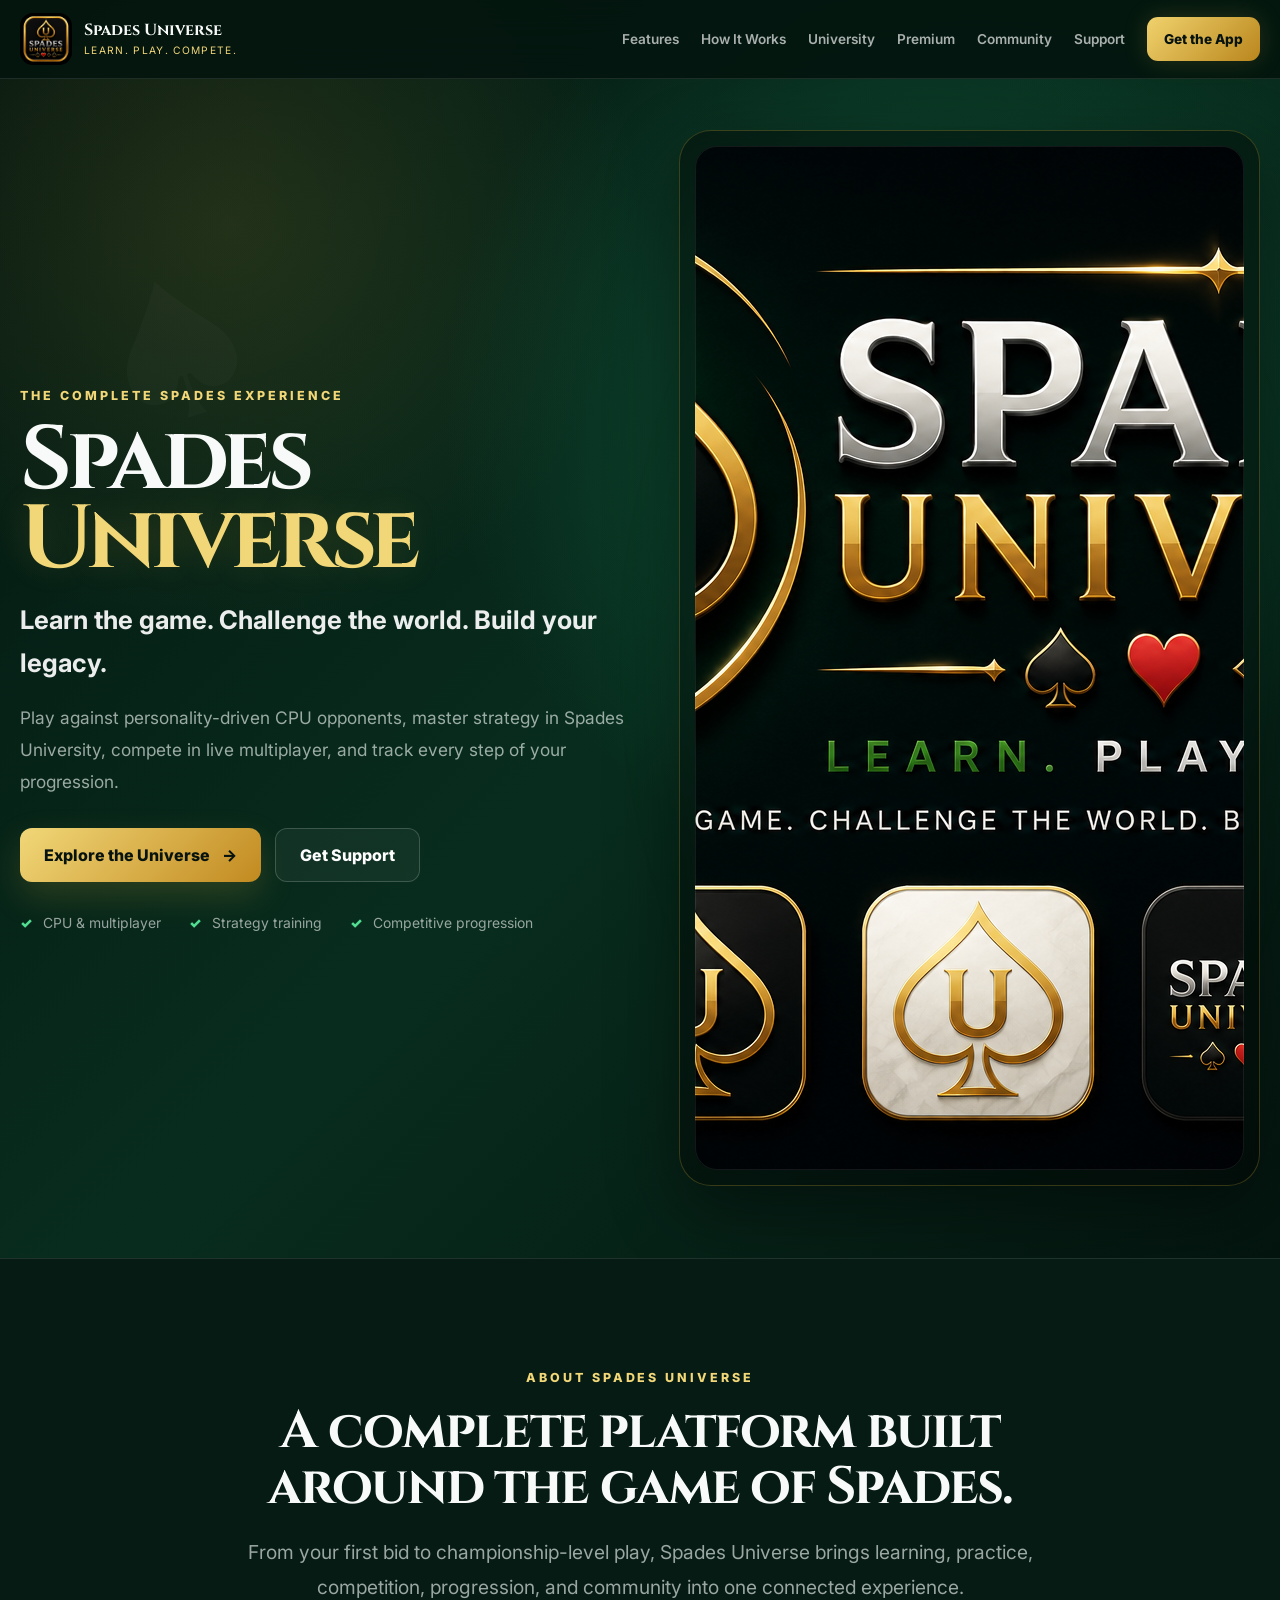
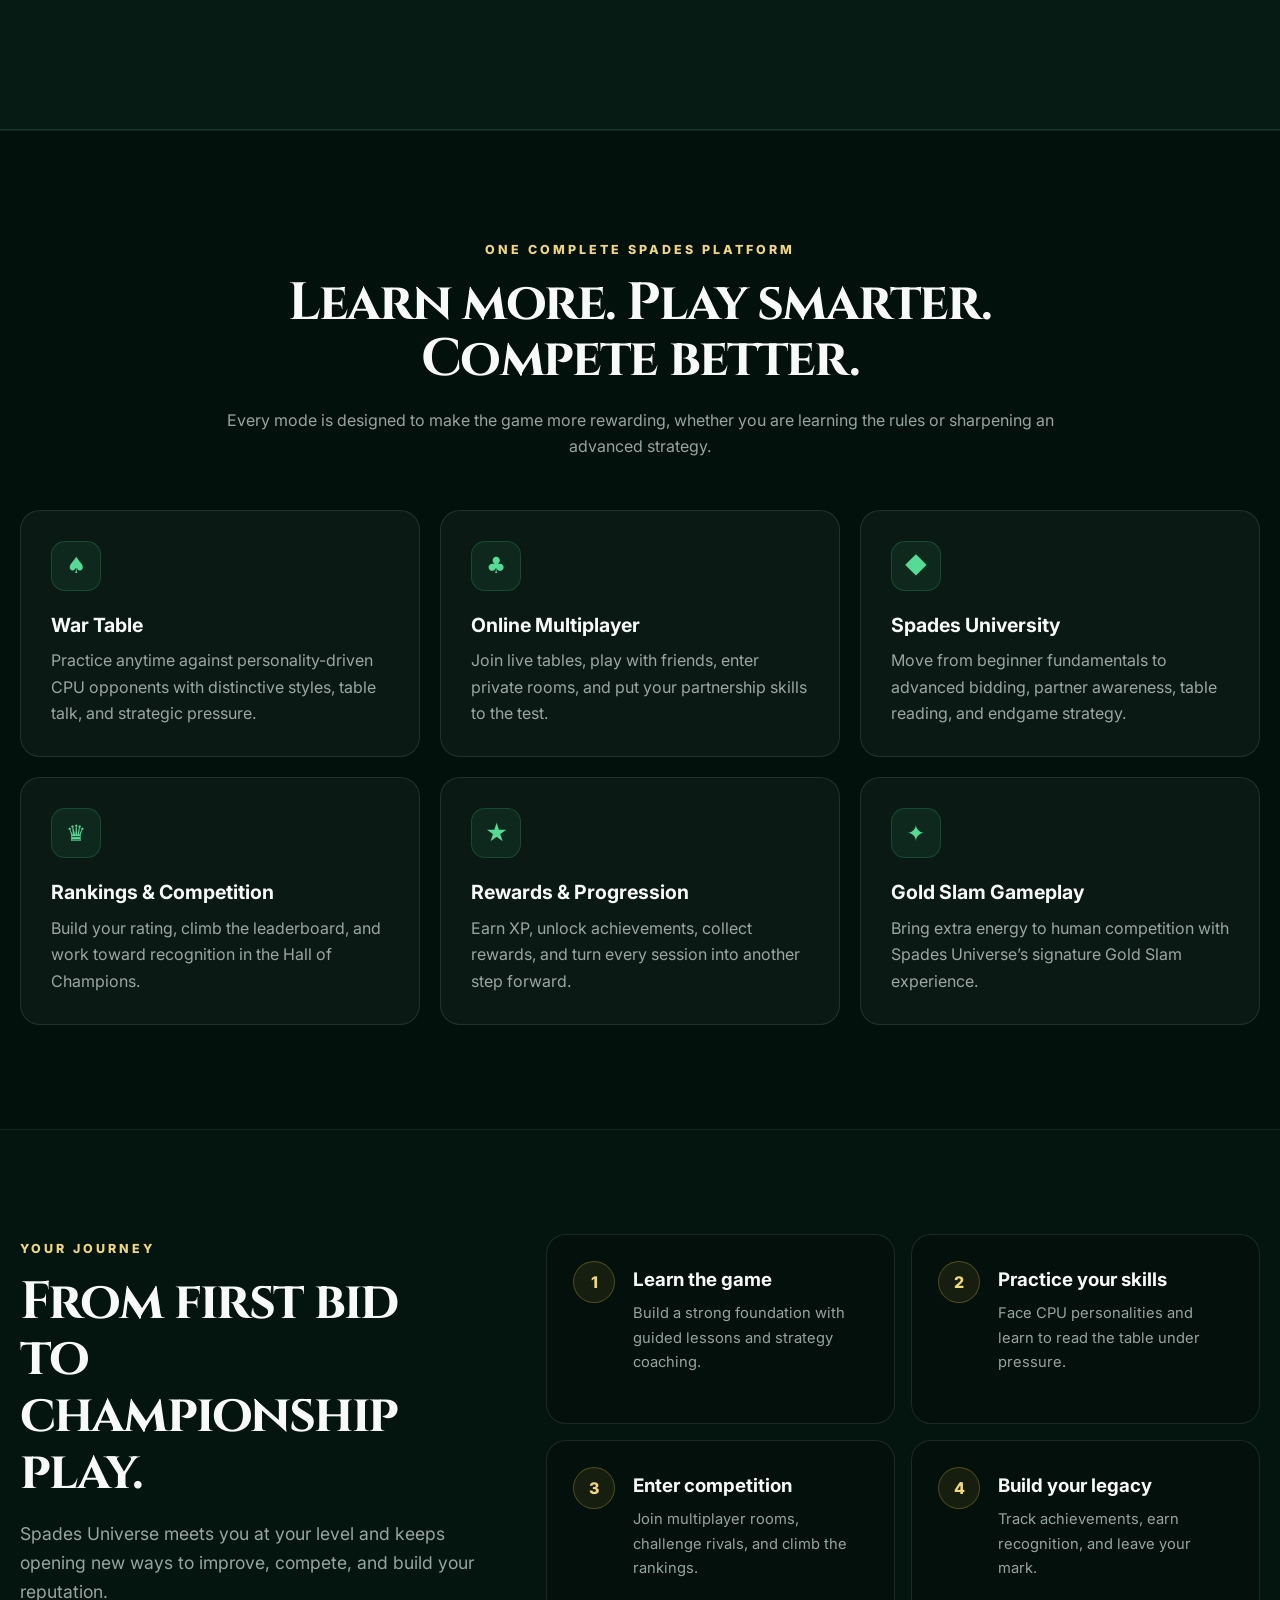
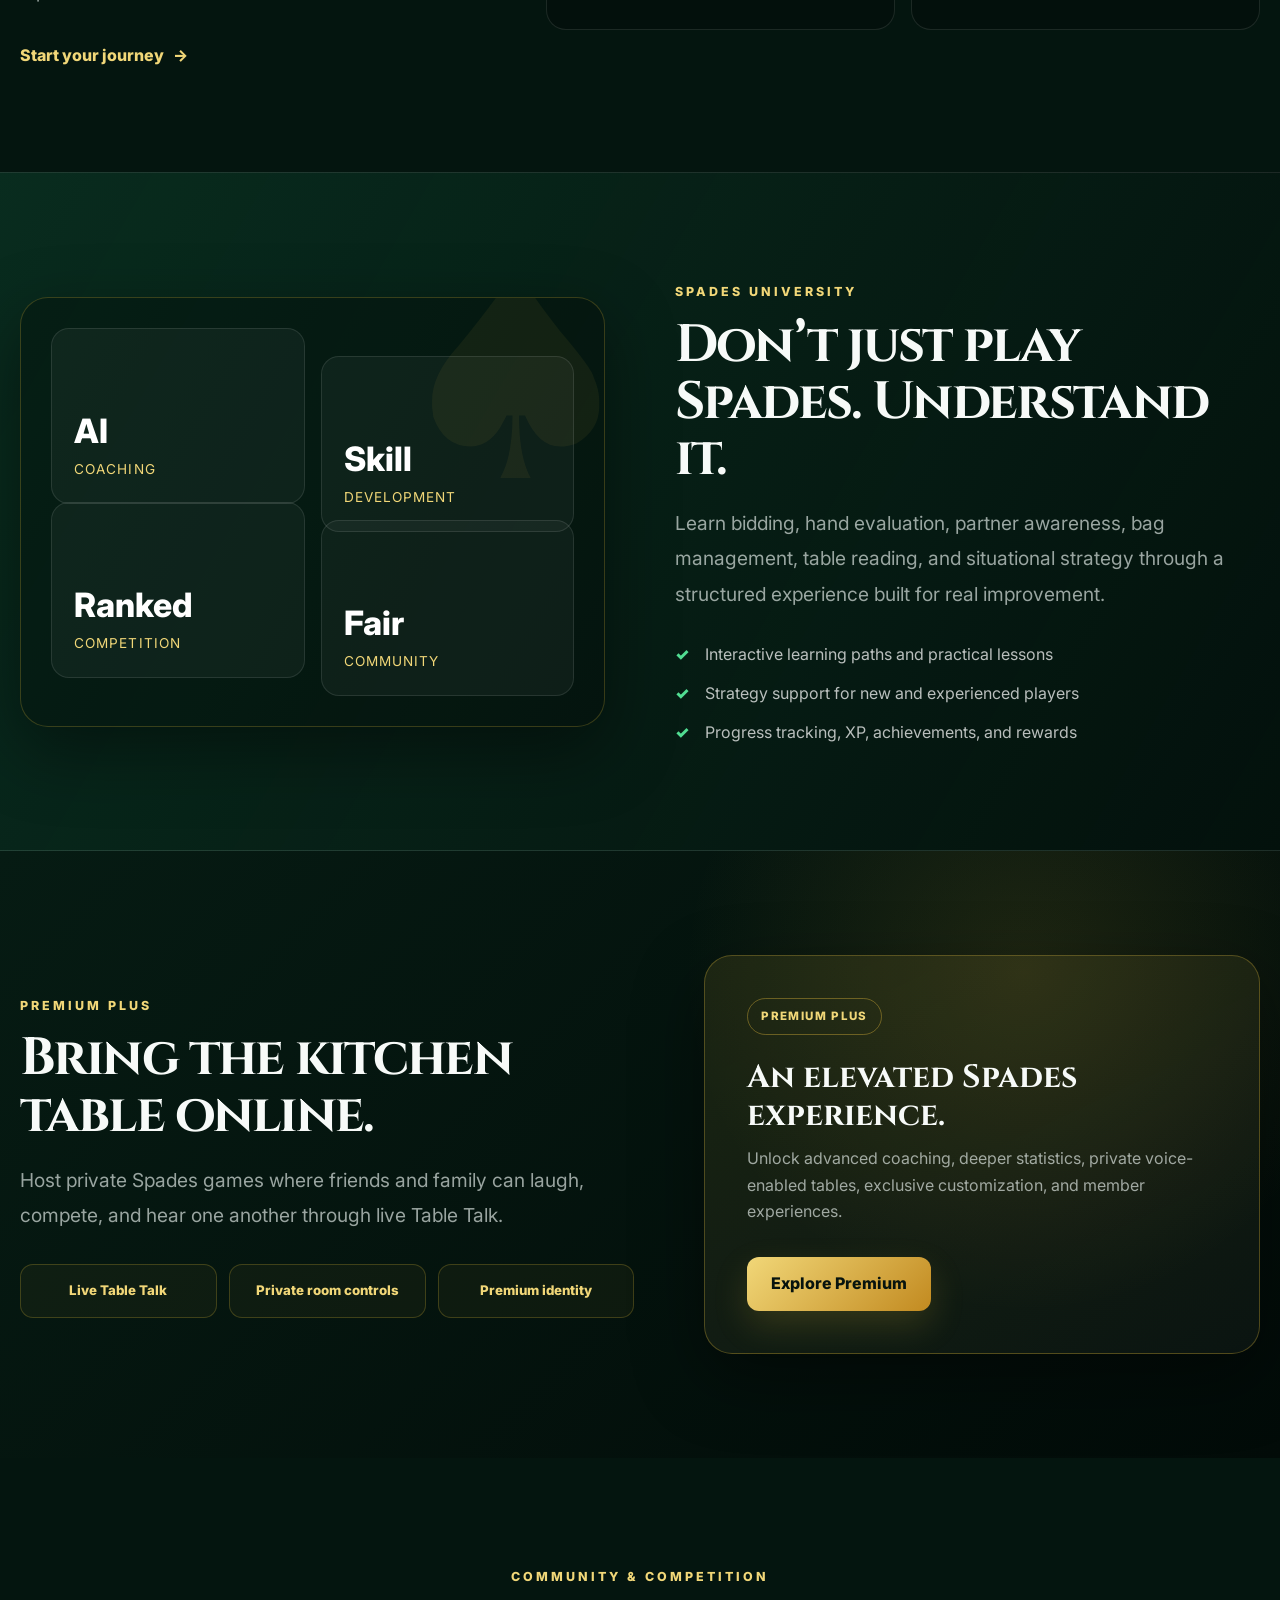
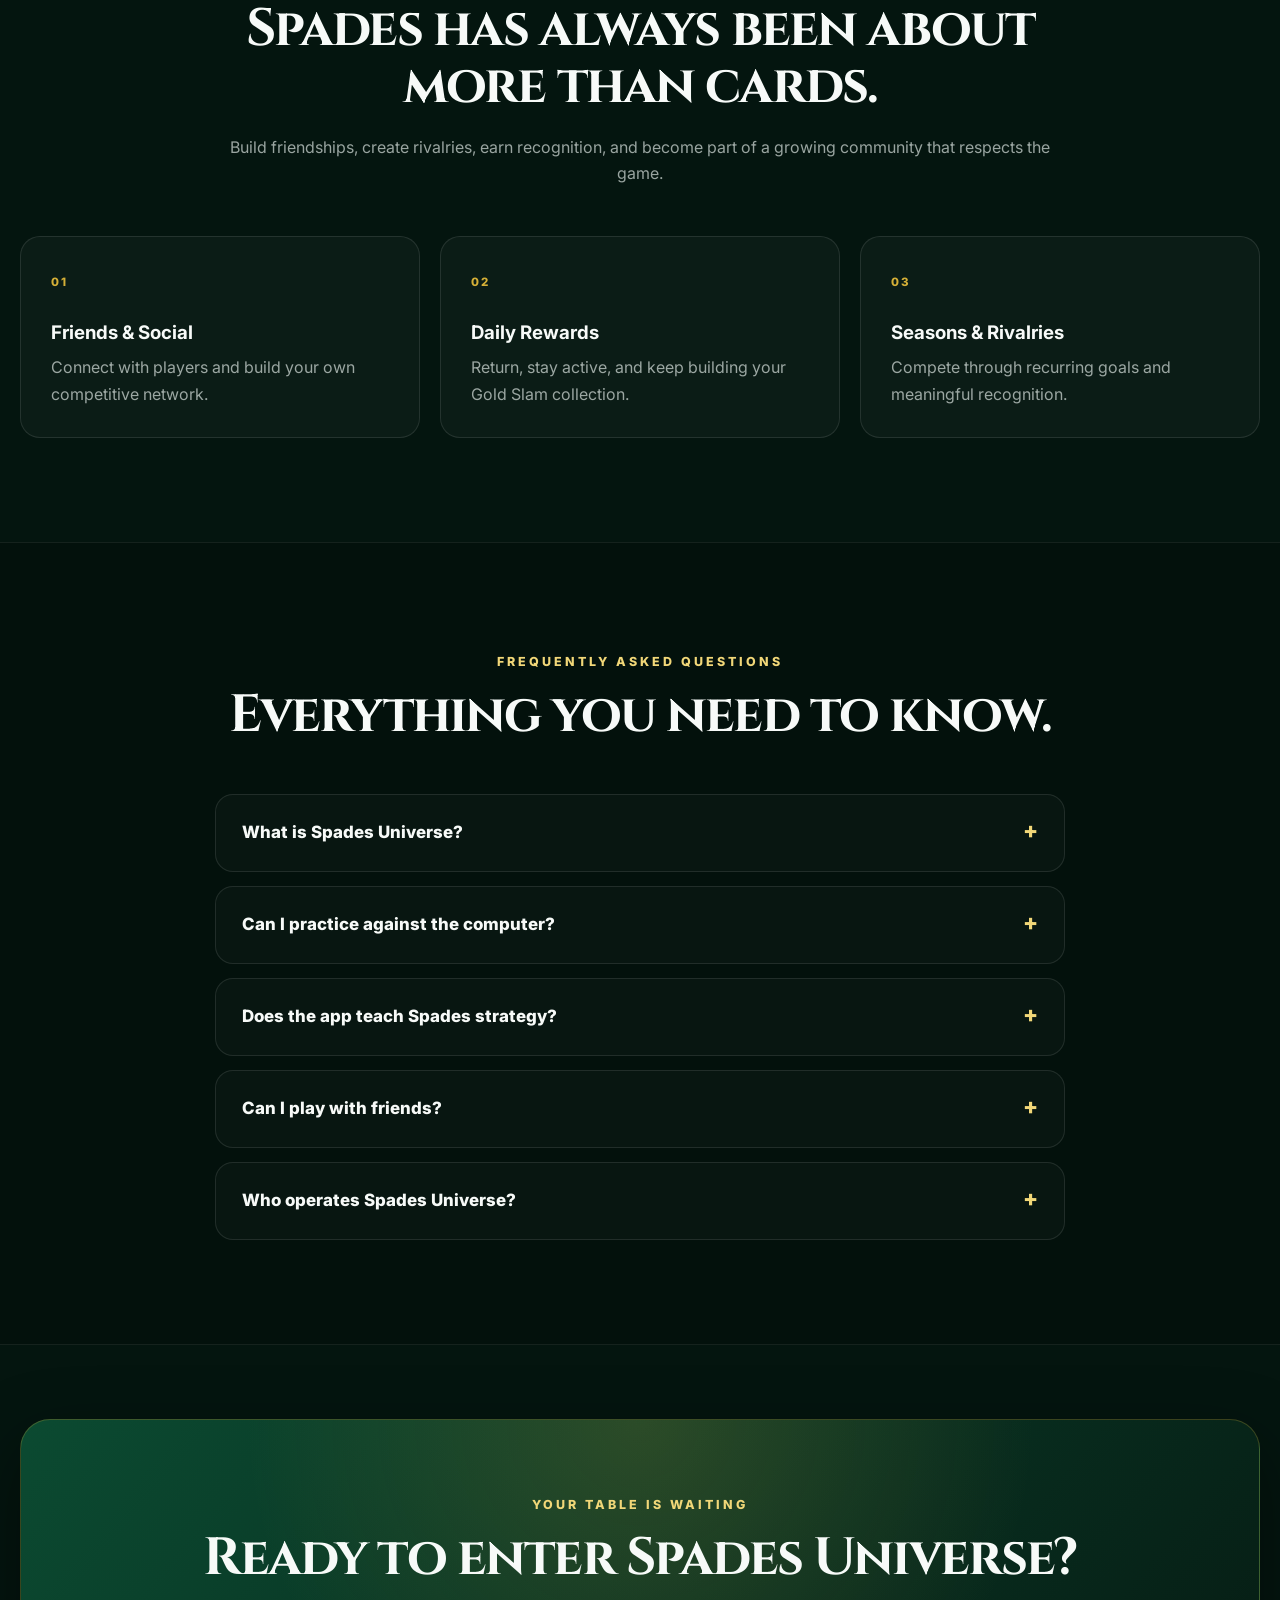
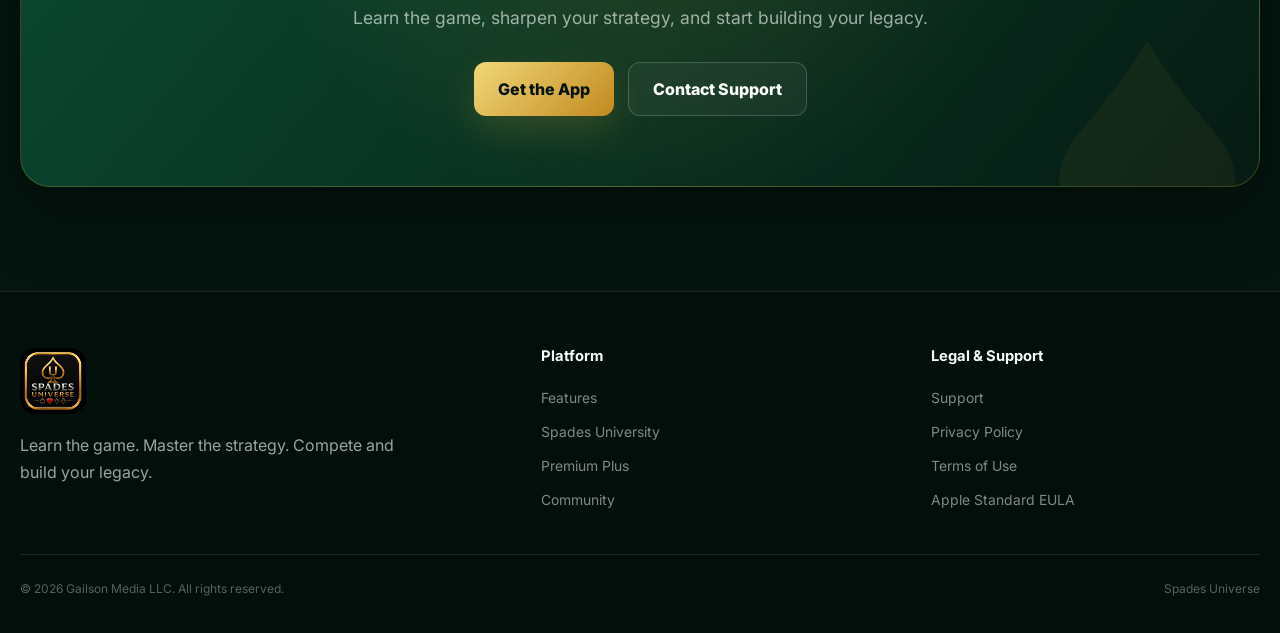
==== index.html @ c4ab7ba0 "Model landing page after original Spades Universe site" ====
<!DOCTYPE html>
<html lang="en">
  <head>
    <meta charset="UTF-8" />
    <meta name="viewport" content="width=device-width, initial-scale=1.0" />
    <title>Spades Universe — Learn. Play. Compete.</title>
    <meta name="description" content="Learn Spades strategy, practice against CPU opponents, compete online, and build your legacy in Spades Universe." />
    <meta name="theme-color" content="#04150f" />
    <meta property="og:title" content="Spades Universe" />
    <meta property="og:description" content="Learn the game. Challenge the world. Build your legacy." />
    <meta property="og:type" content="website" />
    <meta property="og:image" content="assets/site-logo.png" />
    <link rel="icon" href="assets/app-logo.png" type="image/png" />
    <link rel="apple-touch-icon" href="assets/app-logo.png" />
    <link rel="stylesheet" href="styles.css" />
  </head>
  <body>
    <header class="site-header">
      <div class="container nav-wrap">
        <a class="brand" href="#top" aria-label="Spades Universe home">
          <img src="assets/app-logo.png" alt="" width="52" height="52" />
          <span><strong>Spades Universe</strong><small>Learn. Play. Compete.</small></span>
        </a>
        <button class="nav-toggle" type="button" aria-label="Toggle navigation" aria-expanded="false">☰</button>
        <nav class="nav-links" aria-label="Main navigation">
          <a href="#features">Features</a>
          <a href="#journey">How It Works</a>
          <a href="#university">University</a>
          <a href="#premium">Premium</a>
          <a href="#community">Community</a>
          <a href="support.html">Support</a>
          <a class="nav-cta" href="#download">Get the App</a>
        </nav>
      </div>
    </header>

    <main id="top">
      <section class="hero">
        <span class="hero-suit hero-suit-left" aria-hidden="true">♠</span>
        <span class="hero-suit hero-suit-right" aria-hidden="true">♠</span>
        <div class="container hero-grid">
          <div class="hero-copy">
            <span class="eyebrow">The complete Spades experience</span>
            <h1>Spades <span>Universe</span></h1>
            <p class="hero-kicker">Learn the game. Challenge the world. Build your legacy.</p>
            <p class="hero-text">Play against personality-driven CPU opponents, master strategy in Spades University, compete in live multiplayer, and track every step of your progression.</p>
            <div class="cta-row" id="download">
              <a class="btn btn-primary" href="#features">Explore the Universe <span aria-hidden="true">→</span></a>
              <a class="btn btn-secondary" href="support.html">Get Support</a>
            </div>
            <ul class="trust-row" aria-label="Spades Universe highlights">
              <li><span>✓</span> CPU & multiplayer</li>
              <li><span>✓</span> Strategy training</li>
              <li><span>✓</span> Competitive progression</li>
            </ul>
          </div>
          <div class="hero-visual">
            <div class="logo-frame">
              <img src="assets/site-logo.png" alt="Spades Universe — Learn, Play, Compete" width="1536" height="1024" />
            </div>
          </div>
        </div>
      </section>

      <section class="intro section section-line">
        <div class="container narrow center">
          <span class="eyebrow">About Spades Universe</span>
          <h2>A complete platform built around the game of Spades.</h2>
          <p class="section-lead">From your first bid to championship-level play, Spades Universe brings learning, practice, competition, progression, and community into one connected experience.</p>
        </div>
      </section>

      <section class="section section-dark" id="features">
        <div class="container">
          <div class="section-heading center narrow">
            <span class="eyebrow">One complete Spades platform</span>
            <h2>Learn more. Play smarter. Compete better.</h2>
            <p>Every mode is designed to make the game more rewarding, whether you are learning the rules or sharpening an advanced strategy.</p>
          </div>
          <div class="feature-grid">
            <article class="feature-card"><span class="feature-icon">♠</span><h3>War Table</h3><p>Practice anytime against personality-driven CPU opponents with distinctive styles, table talk, and strategic pressure.</p></article>
            <article class="feature-card"><span class="feature-icon">♣</span><h3>Online Multiplayer</h3><p>Join live tables, play with friends, enter private rooms, and put your partnership skills to the test.</p></article>
            <article class="feature-card"><span class="feature-icon">◆</span><h3>Spades University</h3><p>Move from beginner fundamentals to advanced bidding, partner awareness, table reading, and endgame strategy.</p></article>
            <article class="feature-card"><span class="feature-icon">♛</span><h3>Rankings & Competition</h3><p>Build your rating, climb the leaderboard, and work toward recognition in the Hall of Champions.</p></article>
            <article class="feature-card"><span class="feature-icon">★</span><h3>Rewards & Progression</h3><p>Earn XP, unlock achievements, collect rewards, and turn every session into another step forward.</p></article>
            <article class="feature-card"><span class="feature-icon">✦</span><h3>Gold Slam Gameplay</h3><p>Bring extra energy to human competition with Spades Universe’s signature Gold Slam experience.</p></article>
          </div>
        </div>
      </section>

      <section class="section" id="journey">
        <div class="container journey-grid">
          <div class="journey-copy">
            <span class="eyebrow">Your journey</span>
            <h2>From first bid to championship play.</h2>
            <p>Spades Universe meets you at your level and keeps opening new ways to improve, compete, and build your reputation.</p>
            <a class="text-link" href="#university">Start your journey <span>→</span></a>
          </div>
          <ol class="steps">
            <li><span>1</span><div><h3>Learn the game</h3><p>Build a strong foundation with guided lessons and strategy coaching.</p></div></li>
            <li><span>2</span><div><h3>Practice your skills</h3><p>Face CPU personalities and learn to read the table under pressure.</p></div></li>
            <li><span>3</span><div><h3>Enter competition</h3><p>Join multiplayer rooms, challenge rivals, and climb the rankings.</p></div></li>
            <li><span>4</span><div><h3>Build your legacy</h3><p>Track achievements, earn recognition, and leave your mark.</p></div></li>
          </ol>
        </div>
      </section>

      <section class="section showcase section-line" id="university">
        <div class="container showcase-grid">
          <div class="tile-composition" aria-label="Spades University learning areas">
            <article><span>AI</span><small>Coaching</small></article>
            <article><span>Skill</span><small>Development</small></article>
            <article><span>Ranked</span><small>Competition</small></article>
            <article><span>Fair</span><small>Community</small></article>
          </div>
          <div>
            <span class="eyebrow">Spades University</span>
            <h2>Don’t just play Spades. Understand it.</h2>
            <p class="section-lead">Learn bidding, hand evaluation, partner awareness, bag management, table reading, and situational strategy through a structured experience built for real improvement.</p>
            <ul class="check-list">
              <li>Interactive learning paths and practical lessons</li>
              <li>Strategy support for new and experienced players</li>
              <li>Progress tracking, XP, achievements, and rewards</li>
            </ul>
          </div>
        </div>
      </section>

      <section class="section premium" id="premium">
        <div class="container premium-grid">
          <div>
            <span class="eyebrow">Premium Plus</span>
            <h2>Bring the kitchen table online.</h2>
            <p class="section-lead">Host private Spades games where friends and family can laugh, compete, and hear one another through live Table Talk.</p>
            <div class="premium-points">
              <span>Live Table Talk</span><span>Private room controls</span><span>Premium identity</span>
            </div>
          </div>
          <aside class="premium-card">
            <span class="premium-chip">Premium Plus</span>
            <h3>An elevated Spades experience.</h3>
            <p>Unlock advanced coaching, deeper statistics, private voice-enabled tables, exclusive customization, and member experiences.</p>
            <a class="btn btn-primary" href="#download">Explore Premium</a>
          </aside>
        </div>
      </section>

      <section class="section" id="community">
        <div class="container">
          <div class="section-heading center narrow">
            <span class="eyebrow">Community & Competition</span>
            <h2>Spades has always been about more than cards.</h2>
            <p>Build friendships, create rivalries, earn recognition, and become part of a growing community that respects the game.</p>
          </div>
          <div class="community-grid">
            <article><span>01</span><h3>Friends & Social</h3><p>Connect with players and build your own competitive network.</p></article>
            <article><span>02</span><h3>Daily Rewards</h3><p>Return, stay active, and keep building your Gold Slam collection.</p></article>
            <article><span>03</span><h3>Seasons & Rivalries</h3><p>Compete through recurring goals and meaningful recognition.</p></article>
          </div>
        </div>
      </section>

      <section class="section faq section-dark" id="faq">
        <div class="container narrow">
          <div class="section-heading center">
            <span class="eyebrow">Frequently asked questions</span>
            <h2>Everything you need to know.</h2>
          </div>
          <div class="faq-list">
            <details><summary>What is Spades Universe?</summary><p>A complete Spades platform for learning, CPU practice, multiplayer competition, progression, rewards, and community.</p></details>
            <details><summary>Can I practice against the computer?</summary><p>Yes. War Table lets you practice whenever you want against personality-driven CPU opponents.</p></details>
            <details><summary>Does the app teach Spades strategy?</summary><p>Yes. Spades University is designed to explain bidding, card play, teamwork, table awareness, and game strategy.</p></details>
            <details><summary>Can I play with friends?</summary><p>Yes. Private rooms and multiplayer experiences are designed for playing with friends and other players.</p></details>
            <details><summary>Who operates Spades Universe?</summary><p>Spades Universe is operated by Gailson Media LLC.</p></details>
          </div>
        </div>
      </section>

      <section class="final-cta section">
        <div class="container cta-panel">
          <span class="cta-spade" aria-hidden="true">♠</span>
          <span class="eyebrow">Your table is waiting</span>
          <h2>Ready to enter Spades Universe?</h2>
          <p>Learn the game, sharpen your strategy, and start building your legacy.</p>
          <div class="cta-row">
            <a class="btn btn-primary" href="#download">Get the App</a>
            <a class="btn btn-secondary" href="support.html">Contact Support</a>
          </div>
        </div>
      </section>
    </main>

    <footer class="site-footer">
      <div class="container footer-grid">
        <div class="footer-brand">
          <img src="assets/app-logo.png" alt="Spades Universe" width="66" height="66" />
          <p>Learn the game. Master the strategy. Compete and build your legacy.</p>
        </div>
        <div><h3>Platform</h3><a href="#features">Features</a><a href="#university">Spades University</a><a href="#premium">Premium Plus</a><a href="#community">Community</a></div>
        <div><h3>Legal & Support</h3><a href="support.html">Support</a><a href="privacy.html">Privacy Policy</a><a href="terms.html">Terms of Use</a><a href="https://www.apple.com/legal/internet-services/itunes/dev/stdeula/" target="_blank" rel="noreferrer">Apple Standard EULA</a></div>
      </div>
      <div class="container footer-bottom"><span>© <span id="year"></span> Gailson Media LLC. All rights reserved.</span><span>Spades Universe</span></div>
    </footer>

    <script>
      document.getElementById('year').textContent = new Date().getFullYear();
      const toggle = document.querySelector('.nav-toggle');
      const nav = document.querySelector('.nav-links');
      toggle.addEventListener('click', () => {
        const open = nav.classList.toggle('is-open');
        toggle.setAttribute('aria-expanded', String(open));
        toggle.textContent = open ? '×' : '☰';
      });
      nav.addEventListener('click', () => {
        nav.classList.remove('is-open');
        toggle.setAttribute('aria-expanded', 'false');
        toggle.textContent = '☰';
      });
    </script>
  </body>
</html>
---- styles.css ----
@import url('https://fonts.googleapis.com/css2?family=Cinzel:wght@600;700&family=Inter:wght@400;500;600;700;800&display=swap');

:root {
  --bg: #04150f;
  --bg-deep: #020b08;
  --bg-mid: #082d1e;
  --green: #12613f;
  --green-bright: #31c67a;
  --gold: #d4af37;
  --gold-light: #f1d778;
  --text: #f7faf8;
  --muted: rgba(238, 246, 242, .64);
  --line: rgba(255, 255, 255, .10);
  --gold-line: rgba(212, 175, 55, .25);
  --shadow: 0 24px 70px rgba(0, 0, 0, .42);
  --radius: 24px;
  --max: 1240px;
}

* { box-sizing: border-box; }
html { scroll-behavior: smooth; }
body { margin: 0; overflow-x: hidden; background: var(--bg); color: var(--text); font: 400 16px/1.65 Inter, system-ui, sans-serif; }
a { color: inherit; text-decoration: none; }
img { display: block; max-width: 100%; }
button { font: inherit; }
.container { width: min(calc(100% - 40px), var(--max)); margin-inline: auto; }
.narrow { max-width: 850px; }
.center { text-align: center; margin-inline: auto; }
.section { padding: 104px 0; }
.section-line { border-block: 1px solid var(--line); background: #061b13; }
.section-dark { background: rgba(0, 0, 0, .18); border-block: 1px solid rgba(255, 255, 255, .07); }
.eyebrow { display: inline-block; margin-bottom: 15px; color: var(--gold-light); font-size: .78rem; font-weight: 800; letter-spacing: .24em; text-transform: uppercase; }
h1, h2, h3, p { margin-top: 0; }
h1, h2 { font-family: Cinzel, Georgia, serif; }
h2 { margin-bottom: 18px; font-size: clamp(2.2rem, 4.1vw, 4rem); line-height: 1.08; letter-spacing: -.035em; }
h3 { margin-bottom: 10px; line-height: 1.2; }
p { color: var(--muted); }
.section-lead { font-size: clamp(1.05rem, 1.5vw, 1.22rem); line-height: 1.85; }
.section-heading { margin-bottom: 50px; }

.site-header { position: fixed; inset: 0 0 auto; z-index: 50; border-bottom: 1px solid var(--line); background: rgba(4, 21, 15, .91); backdrop-filter: blur(18px); }
.nav-wrap { min-height: 78px; display: flex; align-items: center; justify-content: space-between; gap: 24px; }
.brand { display: inline-flex; align-items: center; gap: 12px; }
.brand img { width: 52px; height: 52px; border-radius: 13px; }
.brand span { display: flex; flex-direction: column; line-height: 1.2; }
.brand strong { font-family: Cinzel, Georgia, serif; font-size: 1rem; }
.brand small { margin-top: 4px; color: var(--gold-light); font-size: .64rem; letter-spacing: .13em; text-transform: uppercase; }
.nav-links { display: flex; align-items: center; gap: 22px; }
.nav-links a { color: rgba(255,255,255,.66); font-size: .85rem; font-weight: 600; transition: color .2s ease; }
.nav-links a:hover { color: var(--gold-light); }
.nav-links .nav-cta { padding: 11px 17px; border-radius: 11px; background: linear-gradient(135deg, #f0d26d, #ba861d); color: #07130e; font-weight: 800; box-shadow: 0 0 24px rgba(212,175,55,.18); }
.nav-toggle { display: none; border: 0; background: transparent; color: white; font-size: 1.6rem; cursor: pointer; }

.hero { position: relative; min-height: 100svh; display: flex; align-items: center; padding: 130px 0 72px; overflow: hidden; background: radial-gradient(circle at 72% 32%, rgba(17,85,58,.92), transparent 38%), radial-gradient(circle at 18% 18%, rgba(212,175,55,.14), transparent 28%), linear-gradient(135deg,#04150f 0%,#082d1e 54%,#04150f 100%); }
.hero::after { content: ""; position: absolute; inset: 0; pointer-events: none; background: linear-gradient(90deg, transparent 0 49.9%, rgba(255,255,255,.025) 50%, transparent 50.1%); background-size: 120px 100%; }
.hero-suit { position: absolute; color: rgba(255,255,255,.025); line-height: 1; user-select: none; }
.hero-suit-left { left: 7%; top: 20%; font-size: 12rem; transform: rotate(-18deg); }
.hero-suit-right { right: 3%; bottom: 5%; color: rgba(212,175,55,.04); font-size: 17rem; transform: rotate(16deg); }
.hero-grid { position: relative; z-index: 1; display: grid; grid-template-columns: 1.02fr .98fr; gap: 54px; align-items: center; }
.hero-copy { max-width: 670px; }
.hero h1 { margin-bottom: 20px; font-size: clamp(3.7rem, 7vw, 7.4rem); line-height: .88; letter-spacing: -.06em; }
.hero h1 span { display: block; color: var(--gold-light); text-shadow: 0 0 32px rgba(212,175,55,.16); }
.hero-kicker { margin-bottom: 18px; color: rgba(255,255,255,.92); font-size: clamp(1.25rem, 2vw, 1.65rem); font-weight: 700; }
.hero-text { max-width: 640px; font-size: 1.08rem; line-height: 1.85; }
.cta-row { display: flex; flex-wrap: wrap; gap: 14px; justify-content: inherit; margin-top: 30px; }
.btn { min-height: 54px; display: inline-flex; align-items: center; justify-content: center; gap: 12px; padding: 0 24px; border-radius: 12px; font-weight: 800; transition: transform .2s ease, box-shadow .2s ease, border-color .2s ease; }
.btn:hover { transform: translateY(-2px); }
.btn-primary { background: linear-gradient(135deg, #f1d778, #c28a20); color: #07130e; box-shadow: 0 14px 34px rgba(212,175,55,.18); }
.btn-primary:hover { box-shadow: 0 16px 38px rgba(212,175,55,.3); }
.btn-secondary { border: 1px solid rgba(255,255,255,.18); background: rgba(255,255,255,.045); color: white; }
.btn-secondary:hover { border-color: rgba(212,175,55,.48); color: var(--gold-light); }
.trust-row { display: flex; flex-wrap: wrap; gap: 15px 28px; margin: 30px 0 0; padding: 0; list-style: none; color: rgba(255,255,255,.58); font-size: .87rem; }
.trust-row span { margin-right: 7px; color: #51dd92; font-weight: 900; }
.hero-visual { position: relative; }
.hero-visual::before { content: ""; position: absolute; inset: 10%; border-radius: 50%; background: rgba(52,211,153,.13); filter: blur(60px); }
.logo-frame { position: relative; padding: 15px; overflow: hidden; border: 1px solid var(--gold-line); border-radius: 32px; background: rgba(0,0,0,.4); box-shadow: var(--shadow); backdrop-filter: blur(10px); }
.logo-frame::after { content: ""; position: absolute; inset: 15px; border: 1px solid rgba(255,255,255,.08); border-radius: 22px; pointer-events: none; }
.logo-frame img { width: 100%; aspect-ratio: 3 / 2; border-radius: 22px; object-fit: cover; }

.feature-grid { display: grid; grid-template-columns: repeat(3, minmax(0,1fr)); gap: 20px; }
.feature-card { min-width: 0; padding: 30px; border: 1px solid var(--line); border-radius: 20px; background: rgba(255,255,255,.035); transition: transform .25s ease, border-color .25s ease, background .25s ease; }
.feature-card:hover { transform: translateY(-5px); border-color: rgba(212,175,55,.34); background: rgba(255,255,255,.055); }
.feature-icon { width: 50px; height: 50px; display: grid; place-items: center; margin-bottom: 23px; border: 1px solid rgba(49,198,122,.22); border-radius: 14px; background: rgba(49,198,122,.09); color: #54dc94; font-size: 1.4rem; font-weight: 900; }
.feature-card h3 { font-size: 1.22rem; }
.feature-card p { margin-bottom: 0; }

.journey-grid { display: grid; grid-template-columns: .78fr 1.22fr; gap: 70px; align-items: start; }
.journey-copy { position: sticky; top: 130px; }
.journey-copy > p { font-size: 1.1rem; }
.text-link { display: inline-flex; gap: 9px; margin-top: 18px; color: var(--gold-light); font-weight: 800; }
.steps { display: grid; grid-template-columns: repeat(2,minmax(0,1fr)); gap: 16px; margin: 0; padding: 0; list-style: none; }
.steps li { display: flex; gap: 18px; min-height: 190px; padding: 26px; border: 1px solid var(--line); border-radius: 20px; background: rgba(0,0,0,.2); }
.steps > li > span { flex: 0 0 42px; width: 42px; height: 42px; display: grid; place-items: center; border: 1px solid rgba(212,175,55,.32); border-radius: 50%; background: rgba(212,175,55,.09); color: var(--gold-light); font-weight: 800; }
.steps h3 { margin-top: 8px; }
.steps p { margin-bottom: 0; font-size: .92rem; }

.showcase { background: linear-gradient(120deg,rgba(14,69,47,.48),rgba(0,0,0,.2)); }
.showcase-grid { display: grid; grid-template-columns: 1fr 1fr; gap: 70px; align-items: center; }
.tile-composition { position: relative; min-height: 430px; display: grid; grid-template-columns: repeat(2,1fr); gap: 16px; padding: 30px; overflow: hidden; border: 1px solid var(--gold-line); border-radius: 28px; background: rgba(0,0,0,.28); box-shadow: var(--shadow); }
.tile-composition::after { content: "♠"; position: absolute; right: -7%; top: -16%; color: rgba(212,175,55,.07); font-size: 18rem; line-height: 1; }
.tile-composition article { position: relative; z-index: 1; display: flex; flex-direction: column; justify-content: flex-end; min-height: 160px; padding: 22px; border: 1px solid var(--line); border-radius: 18px; background: rgba(255,255,255,.04); }
.tile-composition article:nth-child(2) { transform: translateY(28px); }
.tile-composition article:nth-child(3) { transform: translateY(-18px); }
.tile-composition span { color: white; font-size: 2.1rem; font-weight: 800; }
.tile-composition small { color: var(--gold-light); font-size: .85rem; letter-spacing: .08em; text-transform: uppercase; }
.check-list { display: grid; gap: 13px; margin: 28px 0 0; padding: 0; list-style: none; }
.check-list li { padding-left: 30px; position: relative; color: rgba(255,255,255,.72); }
.check-list li::before { content: "✓"; position: absolute; left: 0; color: #51dd92; font-weight: 900; }

.premium { background: radial-gradient(circle at 80% 20%,rgba(212,175,55,.13),transparent 30%), linear-gradient(135deg,#061b13,#020b08); }
.premium-grid { display: grid; grid-template-columns: 1.05fr .95fr; gap: 70px; align-items: center; }
.premium-points { display: grid; grid-template-columns: repeat(3,1fr); gap: 12px; margin-top: 30px; }
.premium-points span { padding: 15px; border: 1px solid var(--gold-line); border-radius: 13px; background: rgba(212,175,55,.05); color: var(--gold-light); font-size: .83rem; font-weight: 800; text-align: center; }
.premium-card { padding: 42px; border: 1px solid rgba(212,175,55,.32); border-radius: 28px; background: linear-gradient(155deg,rgba(212,175,55,.11),rgba(255,255,255,.035)); box-shadow: var(--shadow); }
.premium-chip { display: inline-flex; margin-bottom: 24px; padding: 8px 13px; border: 1px solid rgba(212,175,55,.42); border-radius: 999px; color: var(--gold-light); font-size: .72rem; font-weight: 800; letter-spacing: .12em; text-transform: uppercase; }
.premium-card h3 { font-family: Cinzel, Georgia, serif; font-size: 2rem; }
.premium-card .btn { margin-top: 16px; }

.community-grid { display: grid; grid-template-columns: repeat(3,1fr); gap: 20px; }
.community-grid article { padding: 30px; border: 1px solid var(--line); border-radius: 20px; background: rgba(255,255,255,.03); }
.community-grid article > span { color: var(--gold); font-size: .72rem; font-weight: 800; letter-spacing: .2em; }
.community-grid h3 { margin-top: 28px; }
.community-grid p { margin-bottom: 0; }

.faq-list { display: grid; gap: 14px; }
.faq-list details { padding: 24px 26px; border: 1px solid var(--line); border-radius: 18px; background: rgba(255,255,255,.025); }
.faq-list details[open] { border-color: var(--gold-line); }
.faq-list summary { position: relative; padding-right: 36px; cursor: pointer; list-style: none; font-size: 1.06rem; font-weight: 800; }
.faq-list summary::-webkit-details-marker { display: none; }
.faq-list summary::after { content: "+"; position: absolute; right: 0; color: var(--gold-light); font-size: 1.4rem; line-height: 1; }
.faq-list details[open] summary::after { content: "−"; }
.faq-list p { margin: 18px 0 0; }

.final-cta { padding-top: 74px; }
.cta-panel { position: relative; overflow: hidden; padding: 70px 34px; border: 1px solid var(--gold-line); border-radius: 30px; background: radial-gradient(circle at top,rgba(212,175,55,.17),transparent 55%),linear-gradient(130deg,#0b4a31,#061b13); text-align: center; box-shadow: var(--shadow); }
.cta-panel > * { position: relative; z-index: 1; }
.cta-panel h2 { margin-bottom: 16px; }
.cta-panel p { max-width: 640px; margin-inline: auto; font-size: 1.1rem; }
.cta-panel .cta-row { justify-content: center; }
.cta-spade { position: absolute; right: -2%; bottom: -32%; z-index: 0; color: rgba(212,175,55,.055); font-size: 19rem; line-height: 1; }

.site-footer { border-top: 1px solid var(--line); background: rgba(0,0,0,.3); }
.footer-grid { display: grid; grid-template-columns: 1.4fr 1fr 1fr; gap: 60px; padding-top: 56px; padding-bottom: 42px; }
.footer-brand img { width: 66px; height: 66px; border-radius: 16px; }
.footer-brand p { max-width: 390px; margin-top: 18px; }
.footer-grid h3 { font-size: .92rem; }
.footer-grid > div:not(:first-child) { display: flex; flex-direction: column; gap: 11px; }
.footer-grid a { color: rgba(255,255,255,.5); font-size: .87rem; }
.footer-grid a:hover { color: var(--gold-light); }
.footer-bottom { display: flex; justify-content: space-between; gap: 24px; padding-top: 24px; padding-bottom: 34px; border-top: 1px solid var(--line); color: rgba(255,255,255,.34); font-size: .75rem; }

@media (max-width: 1050px) {
  .nav-toggle { display: block; }
  .nav-links { position: absolute; top: 78px; inset-inline: 0; display: none; align-items: stretch; padding: 24px 20px; border-top: 1px solid var(--line); background: #061b13; }
  .nav-links.is-open { display: flex; flex-direction: column; }
  .nav-links a { padding: 5px 0; }
  .nav-links .nav-cta { margin-top: 6px; padding: 12px 16px; text-align: center; }
  .hero { min-height: auto; }
  .hero-grid, .showcase-grid, .premium-grid { grid-template-columns: 1fr; }
  .hero-copy { max-width: 780px; text-align: center; margin-inline: auto; }
  .hero h1 span { display: inline; }
  .hero .cta-row, .trust-row { justify-content: center; }
  .hero-visual { max-width: 760px; margin-inline: auto; }
  .journey-grid { grid-template-columns: 1fr; }
  .journey-copy { position: static; }
}

@media (max-width: 780px) {
  .container { width: min(calc(100% - 28px), var(--max)); }
  .section { padding: 78px 0; }
  .feature-grid, .community-grid { grid-template-columns: 1fr; }
  .steps { grid-template-columns: 1fr; }
  .steps li { min-height: auto; }
  .premium-points { grid-template-columns: 1fr; }
  .footer-grid { grid-template-columns: 1fr; gap: 34px; }
  .footer-bottom { flex-direction: column; }
}

@media (max-width: 560px) {
  .brand strong { font-size: .82rem; }
  .brand small { font-size: .54rem; }
  .brand img { width: 45px; height: 45px; }
  .hero { padding-top: 122px; }
  .hero h1 { font-size: 3.2rem; }
  .hero h1 span { display: block; }
  .hero-kicker { font-size: 1.1rem; }
  .hero-text { font-size: .98rem; }
  .hero .btn { width: 100%; }
  .trust-row { display: grid; gap: 10px; }
  .logo-frame { padding: 8px; border-radius: 22px; }
  .logo-frame img { border-radius: 15px; }
  .tile-composition { min-height: 360px; padding: 18px; }
  .tile-composition article { min-height: 140px; padding: 16px; }
  .tile-composition span { font-size: 1.5rem; }
  .premium-card { padding: 28px; }
  .cta-panel { padding: 54px 22px; }
}

@media (prefers-reduced-motion: reduce) {
  html { scroll-behavior: auto; }
  *, *::before, *::after { transition-duration: .01ms !important; animation-duration: .01ms !important; animation-iteration-count: 1 !important; }
}
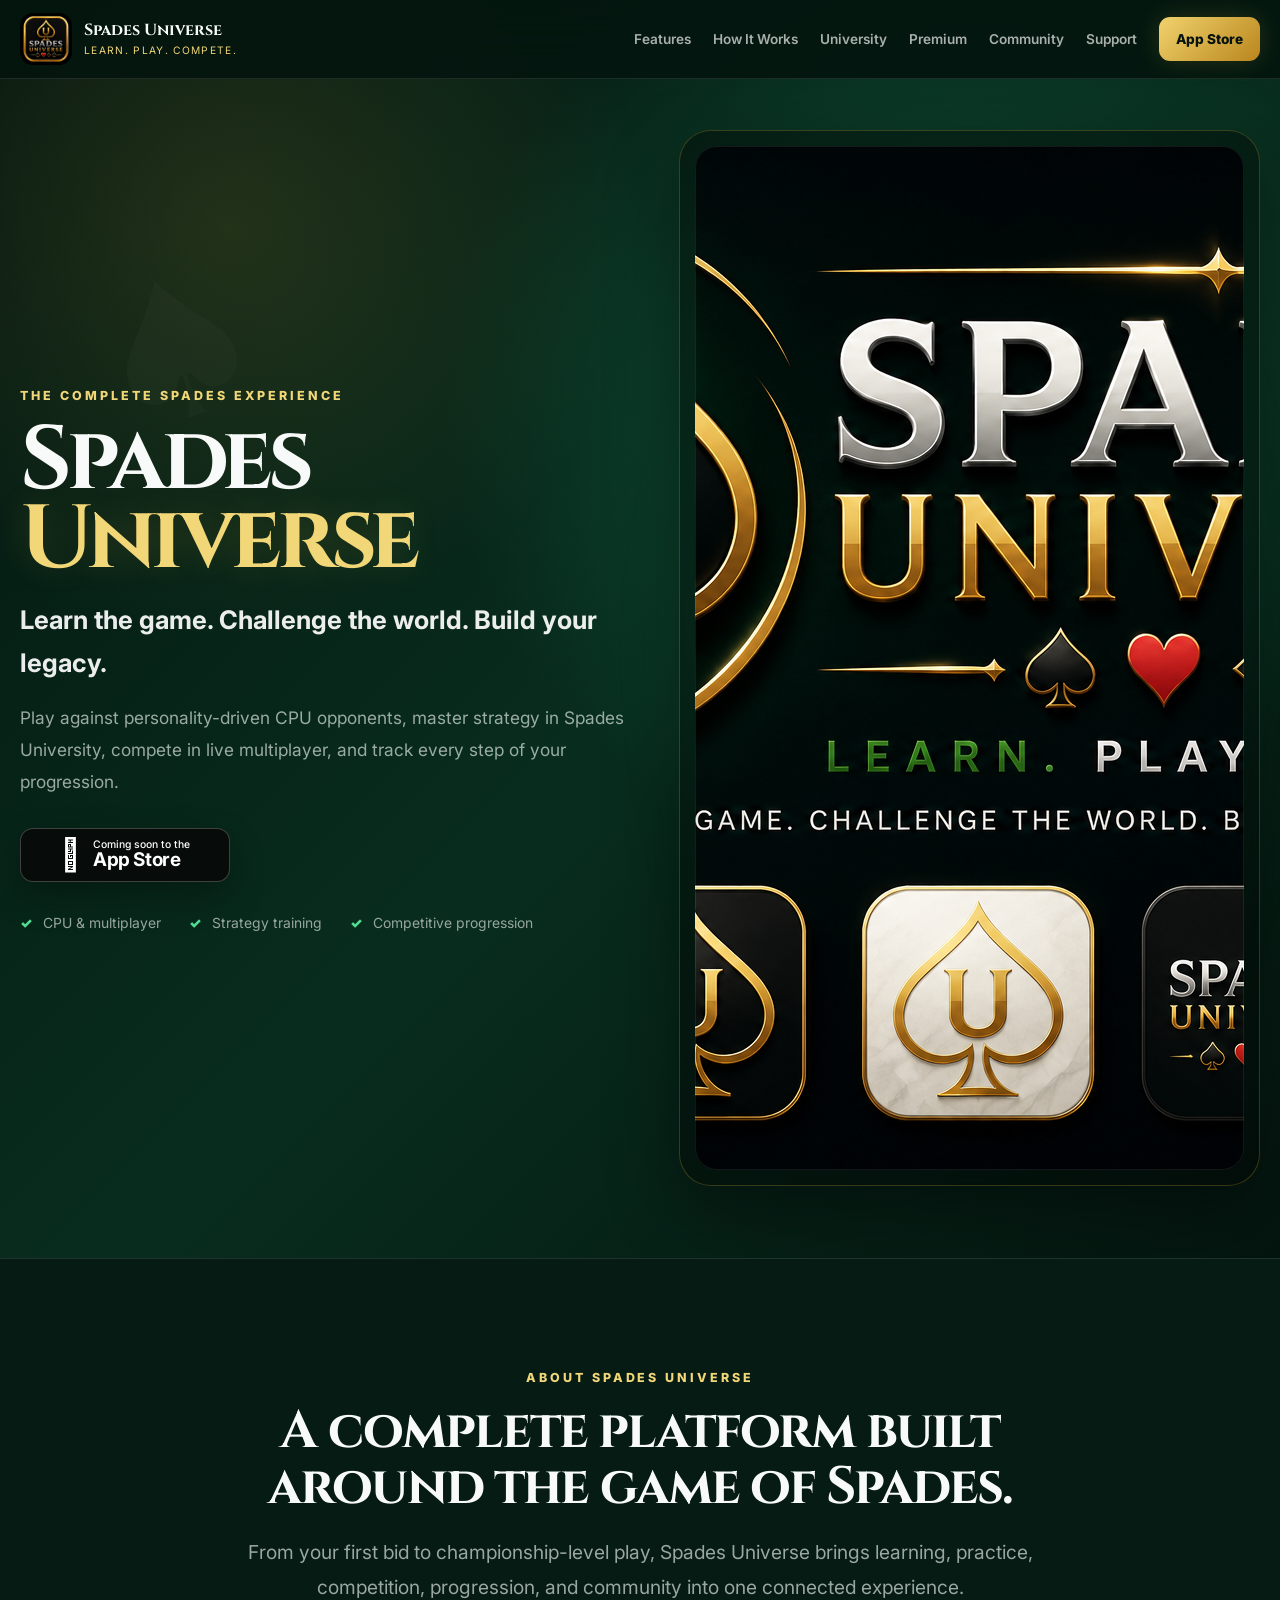
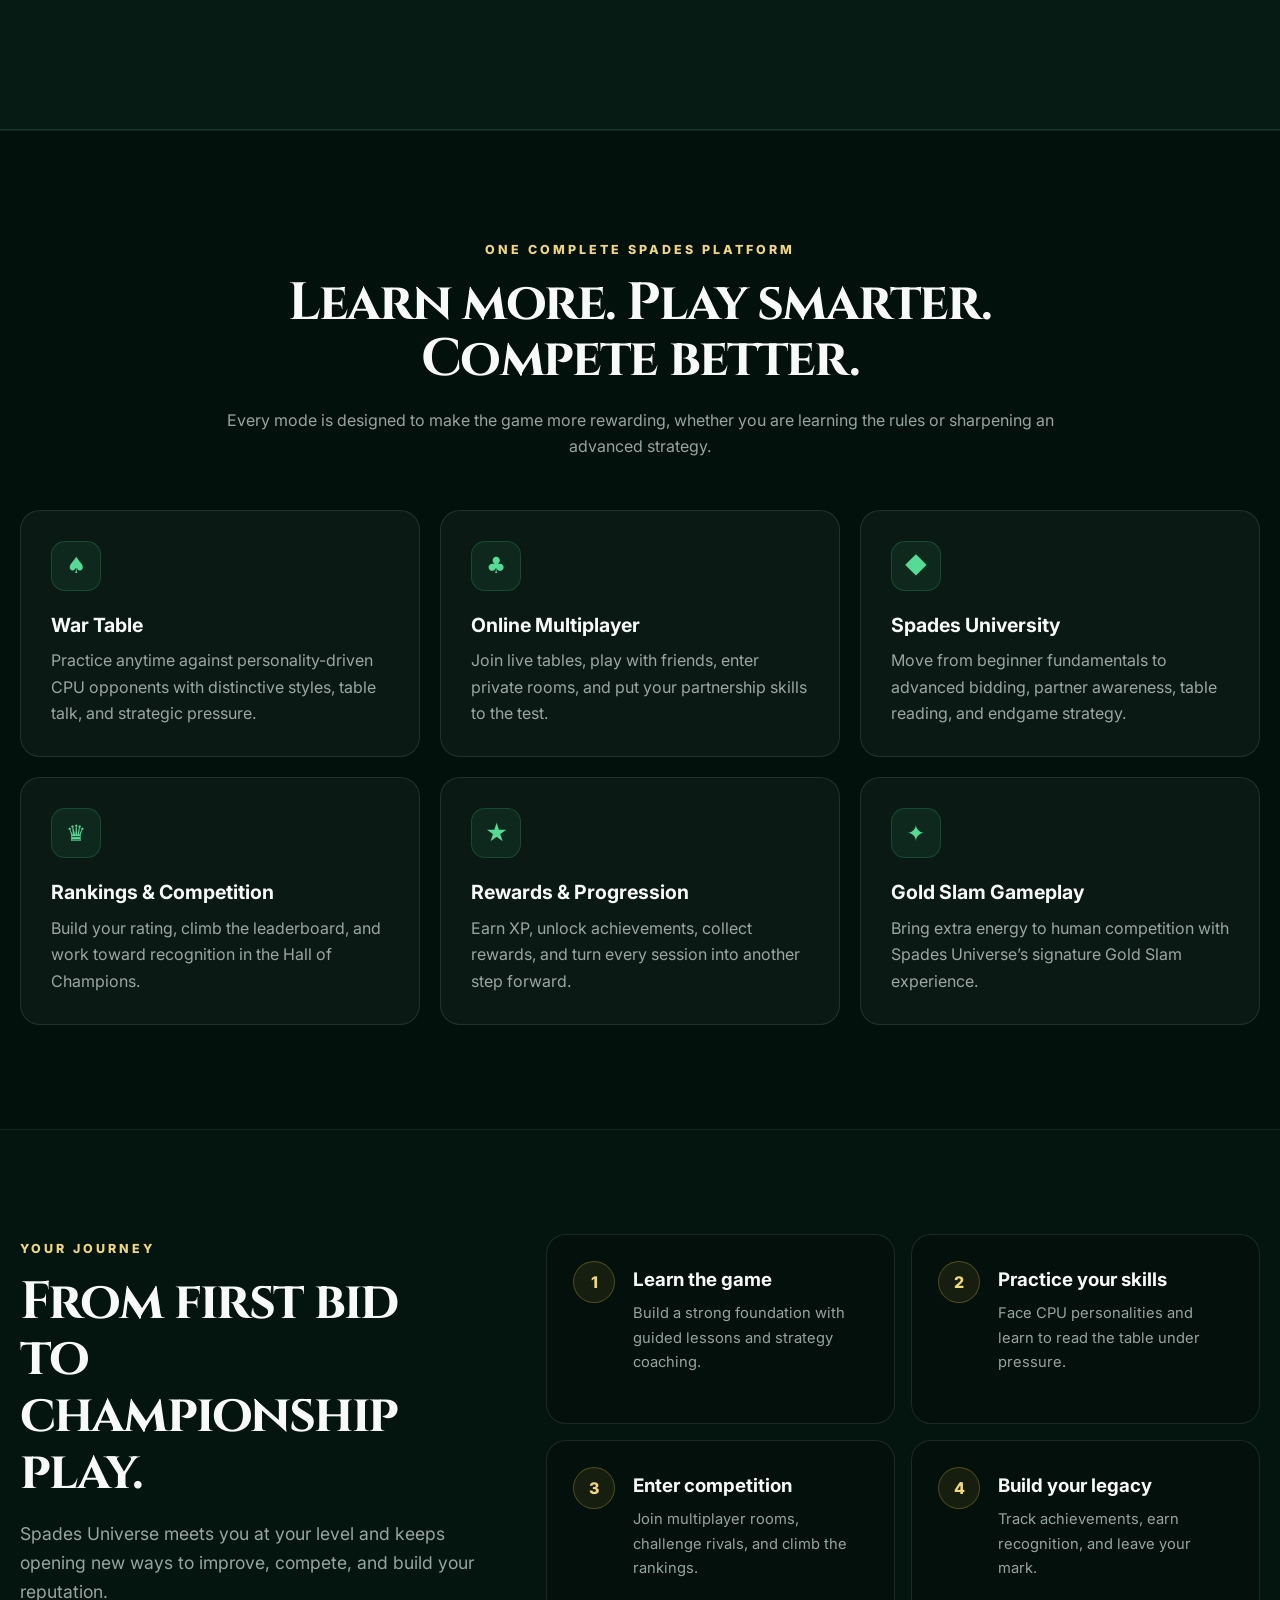
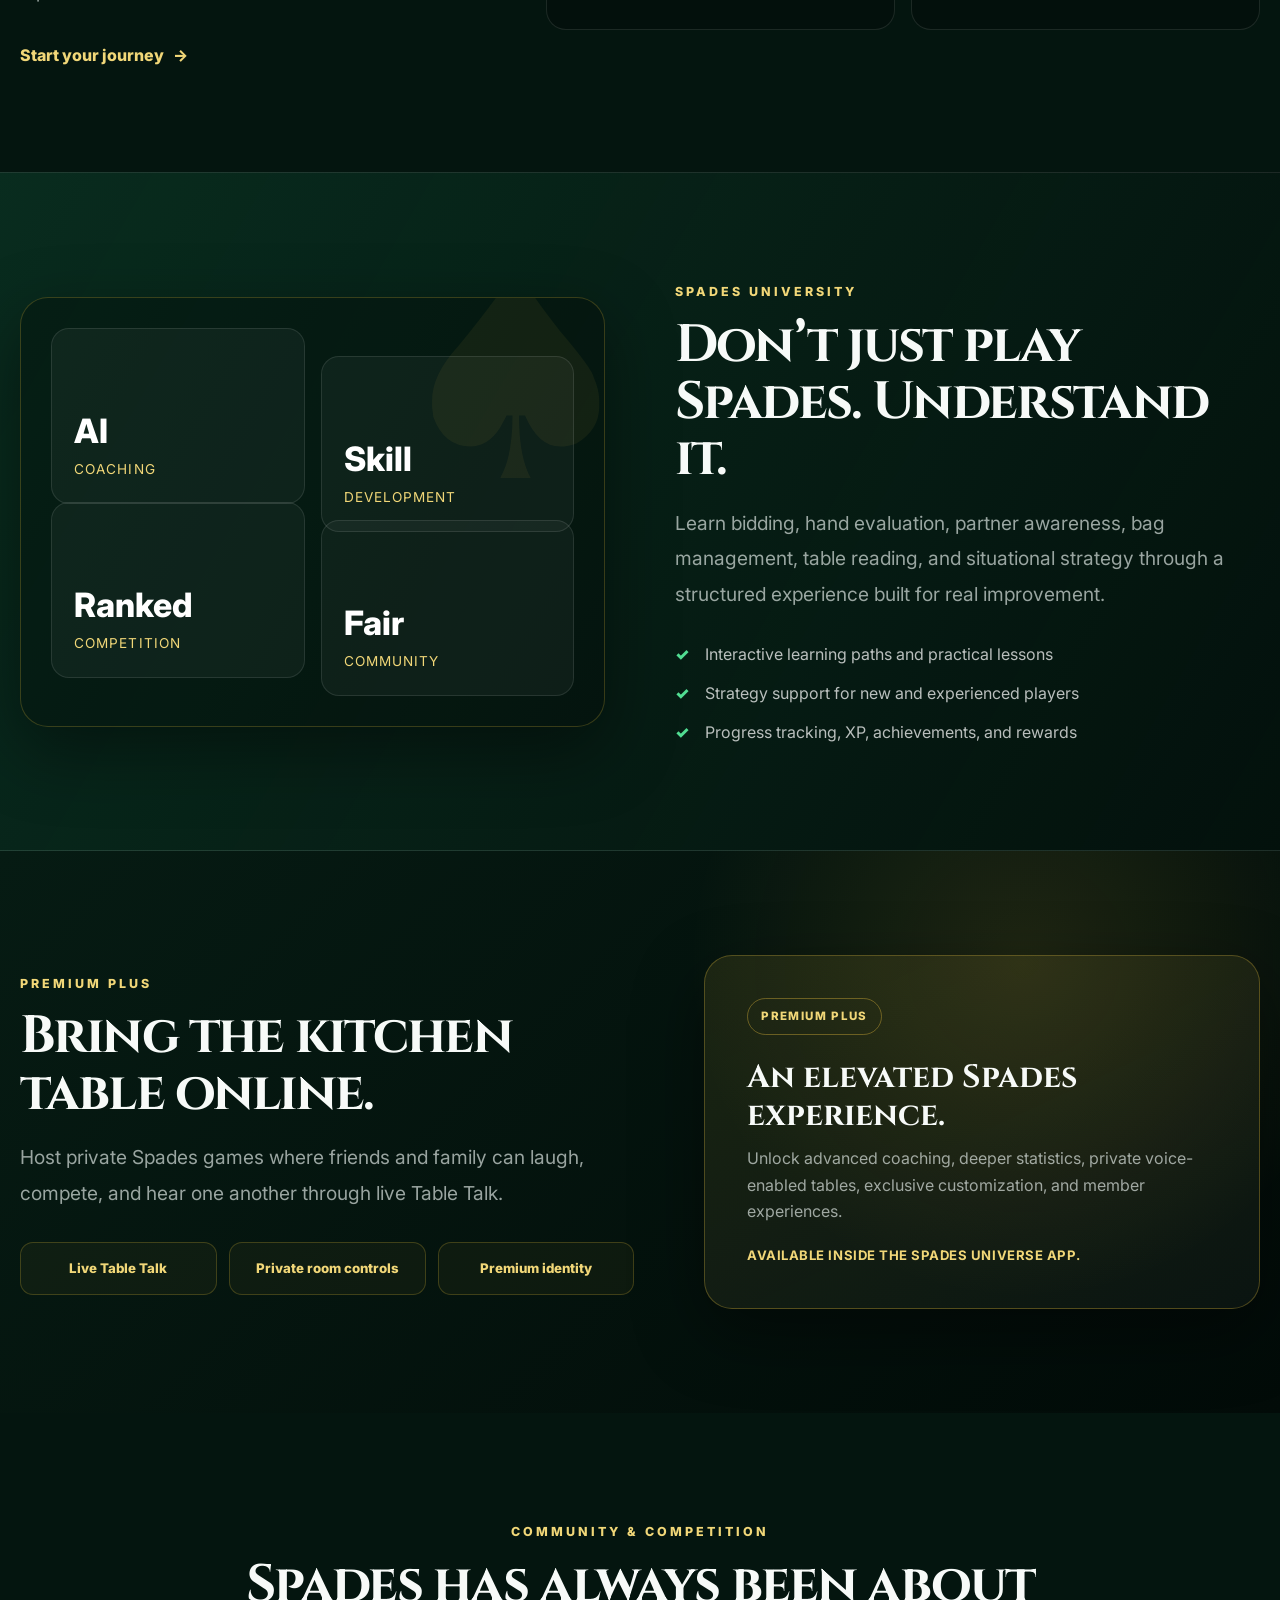
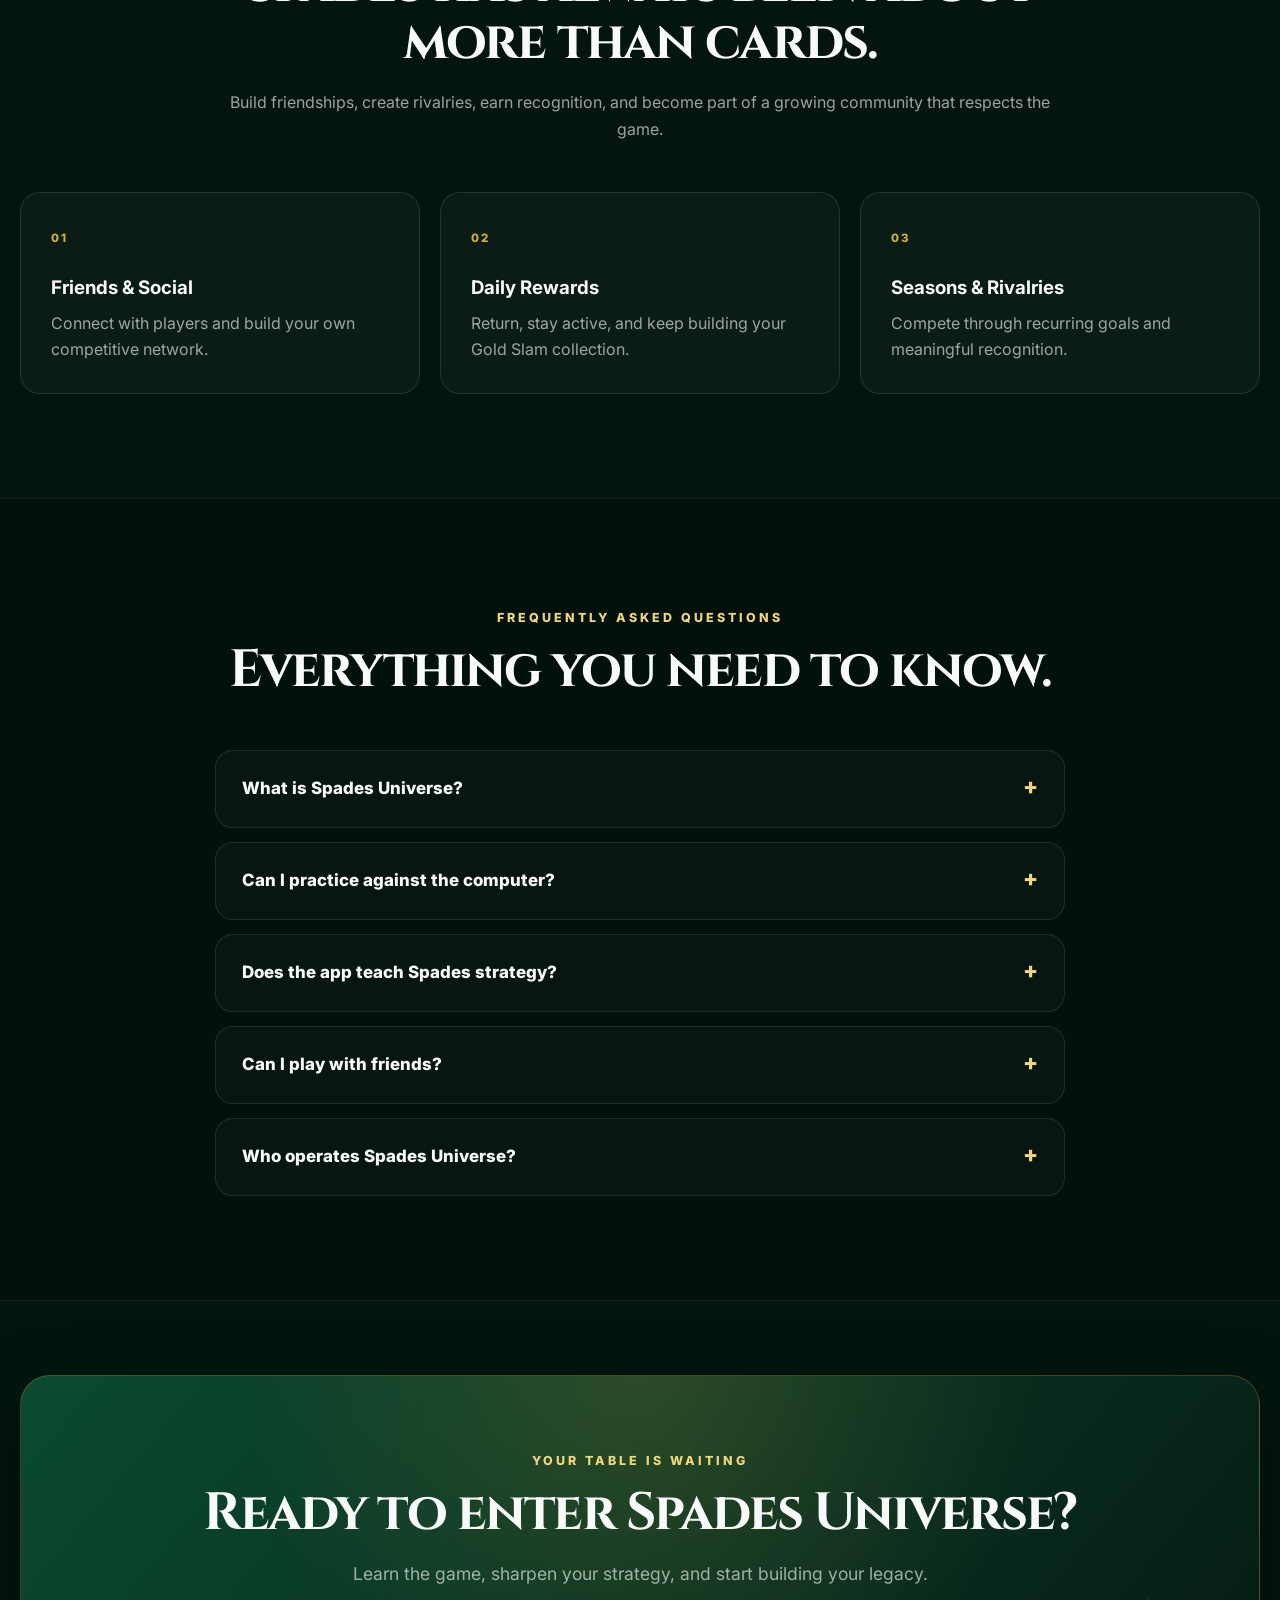
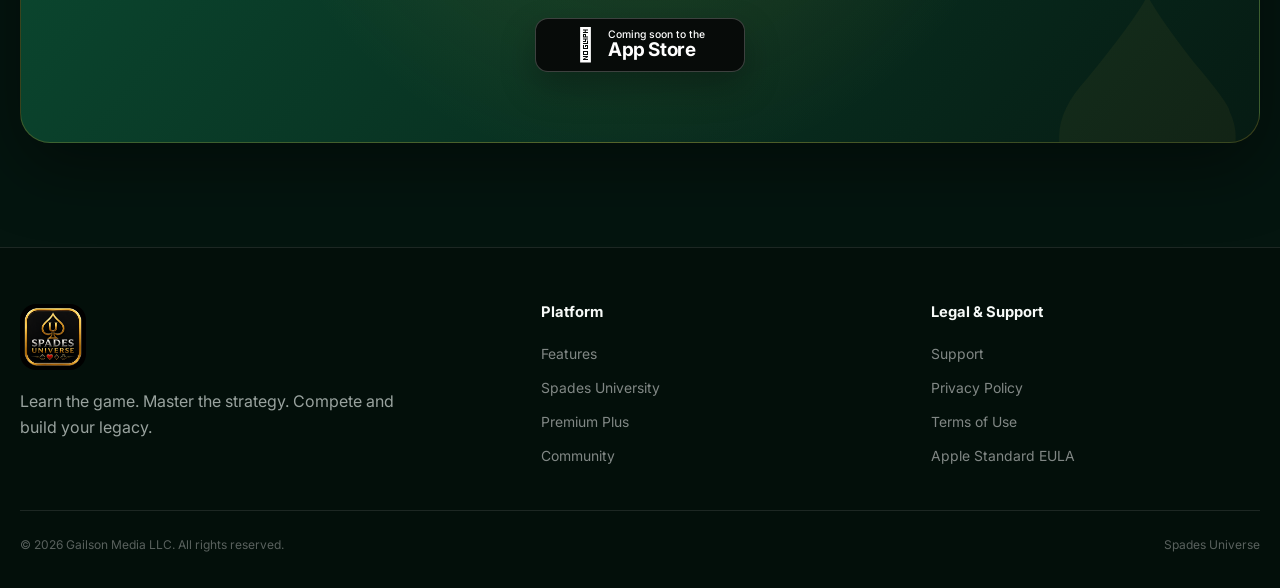
==== commit 1240cbfa: "Add App Store CTA and complete legal pages" ====
--- a/index.html
+++ b/index.html
@@ -29,7 +29,7 @@
           <a href="#premium">Premium</a>
           <a href="#community">Community</a>
           <a href="support.html">Support</a>
-          <a class="nav-cta" href="#download">Get the App</a>
+          <a class="nav-cta" href="#download">App Store</a>
         </nav>
       </div>
     </header>
@@ -45,8 +45,10 @@
             <p class="hero-kicker">Learn the game. Challenge the world. Build your legacy.</p>
             <p class="hero-text">Play against personality-driven CPU opponents, master strategy in Spades University, compete in live multiplayer, and track every step of your progression.</p>
             <div class="cta-row" id="download">
-              <a class="btn btn-primary" href="#features">Explore the Universe <span aria-hidden="true">→</span></a>
-              <a class="btn btn-secondary" href="support.html">Get Support</a>
+              <button class="store-button" type="button" disabled aria-label="Spades Universe is coming soon to the App Store">
+                <span class="store-icon" aria-hidden="true"></span>
+                <span><small>Coming soon to the</small><strong>App Store</strong></span>
+              </button>
             </div>
             <ul class="trust-row" aria-label="Spades Universe highlights">
               <li><span>✓</span> CPU & multiplayer</li>
@@ -140,7 +142,7 @@
             <span class="premium-chip">Premium Plus</span>
             <h3>An elevated Spades experience.</h3>
             <p>Unlock advanced coaching, deeper statistics, private voice-enabled tables, exclusive customization, and member experiences.</p>
-            <a class="btn btn-primary" href="#download">Explore Premium</a>
+            <p class="premium-note">Available inside the Spades Universe app.</p>
           </aside>
         </div>
       </section>
@@ -183,8 +185,10 @@
           <h2>Ready to enter Spades Universe?</h2>
           <p>Learn the game, sharpen your strategy, and start building your legacy.</p>
           <div class="cta-row">
-            <a class="btn btn-primary" href="#download">Get the App</a>
-            <a class="btn btn-secondary" href="support.html">Contact Support</a>
+            <button class="store-button" type="button" disabled aria-label="Spades Universe is coming soon to the App Store">
+              <span class="store-icon" aria-hidden="true"></span>
+              <span><small>Coming soon to the</small><strong>App Store</strong></span>
+            </button>
           </div>
         </div>
       </section>
--- a/styles.css
+++ b/styles.css
@@ -69,6 +69,12 @@
 .btn-primary:hover { box-shadow: 0 16px 38px rgba(212,175,55,.3); }
 .btn-secondary { border: 1px solid rgba(255,255,255,.18); background: rgba(255,255,255,.045); color: white; }
 .btn-secondary:hover { border-color: rgba(212,175,55,.48); color: var(--gold-light); }
+.store-button { min-width: 210px; display: inline-flex; align-items: center; justify-content: center; gap: 12px; padding: 10px 20px; border: 1px solid rgba(255,255,255,.22); border-radius: 13px; background: #070b09; color: white; box-shadow: 0 15px 35px rgba(0,0,0,.28); text-align: left; }
+.store-button:disabled { cursor: default; opacity: 1; }
+.store-button .store-icon { font-size: 2rem; line-height: 1; }
+.store-button span:last-child { display: flex; flex-direction: column; line-height: 1.08; }
+.store-button small { font-size: .65rem; font-weight: 500; }
+.store-button strong { font-size: 1.18rem; letter-spacing: -.02em; }
 .trust-row { display: flex; flex-wrap: wrap; gap: 15px 28px; margin: 30px 0 0; padding: 0; list-style: none; color: rgba(255,255,255,.58); font-size: .87rem; }
 .trust-row span { margin-right: 7px; color: #51dd92; font-weight: 900; }
 .hero-visual { position: relative; }
@@ -115,6 +121,7 @@
 .premium-chip { display: inline-flex; margin-bottom: 24px; padding: 8px 13px; border: 1px solid rgba(212,175,55,.42); border-radius: 999px; color: var(--gold-light); font-size: .72rem; font-weight: 800; letter-spacing: .12em; text-transform: uppercase; }
 .premium-card h3 { font-family: Cinzel, Georgia, serif; font-size: 2rem; }
 .premium-card .btn { margin-top: 16px; }
+.premium-note { margin: 20px 0 0; color: var(--gold-light); font-size: .82rem; font-weight: 700; letter-spacing: .04em; text-transform: uppercase; }
 
 .community-grid { display: grid; grid-template-columns: repeat(3,1fr); gap: 20px; }
 .community-grid article { padding: 30px; border: 1px solid var(--line); border-radius: 20px; background: rgba(255,255,255,.03); }
@@ -148,6 +155,28 @@
 .footer-grid a { color: rgba(255,255,255,.5); font-size: .87rem; }
 .footer-grid a:hover { color: var(--gold-light); }
 .footer-bottom { display: flex; justify-content: space-between; gap: 24px; padding-top: 24px; padding-bottom: 34px; border-top: 1px solid var(--line); color: rgba(255,255,255,.34); font-size: .75rem; }
+
+.legal-nav { min-height: 78px; }
+.legal-home { color: rgba(255,255,255,.62); font-size: .87rem; font-weight: 700; }
+.legal-home:hover { color: var(--gold-light); }
+.legal-page { min-height: 100vh; padding: 130px 0 80px; background: radial-gradient(circle at 80% 3%,rgba(17,85,58,.45),transparent 28%),#061b13; }
+.legal-container { max-width: 930px; }
+.legal-hero { margin-bottom: 54px; padding: 38px; border: 1px solid var(--gold-line); border-radius: 28px; background: rgba(0,0,0,.28); box-shadow: var(--shadow); }
+.legal-icon { width: 50px; height: 50px; display: grid; place-items: center; margin-bottom: 22px; border: 1px solid rgba(49,198,122,.22); border-radius: 15px; background: rgba(49,198,122,.09); color: #54dc94; font-size: 1.4rem; }
+.legal-hero h1 { margin: 0 0 12px; font-family: Cinzel,Georgia,serif; font-size: clamp(2.6rem,6vw,4.7rem); line-height: 1; }
+.legal-hero > p:last-child { max-width: 760px; margin: 20px 0 0; color: rgba(255,255,255,.72); font-size: 1.03rem; }
+.legal-date { color: rgba(255,255,255,.5); }
+.legal-content { display: grid; gap: 38px; }
+.legal-content section { padding-bottom: 34px; border-bottom: 1px solid var(--line); }
+.legal-content section:last-child { border-bottom: 0; }
+.legal-content h2 { margin-bottom: 14px; color: var(--gold-light); font-family: Cinzel,Georgia,serif; font-size: clamp(1.35rem,3vw,1.75rem); letter-spacing: 0; }
+.legal-content p { margin-bottom: 12px; color: rgba(255,255,255,.72); }
+.legal-content strong { color: white; }
+.legal-content a { color: var(--gold-light); text-decoration: underline; text-underline-offset: 3px; }
+.legal-content address { display: flex; flex-direction: column; gap: 6px; width: fit-content; min-width: 280px; margin-top: 18px; padding: 20px; border: 1px solid var(--line); border-radius: 16px; background: rgba(0,0,0,.24); font-style: normal; }
+.legal-footer { display: flex; flex-wrap: wrap; gap: 15px 24px; margin-top: 54px; padding-top: 25px; border-top: 1px solid var(--line); color: rgba(255,255,255,.45); font-size: .82rem; }
+.legal-footer a:hover { color: var(--gold-light); }
+.legal-footer span { margin-left: auto; }
 
 @media (max-width: 1050px) {
   .nav-toggle { display: block; }
@@ -174,6 +203,7 @@
   .premium-points { grid-template-columns: 1fr; }
   .footer-grid { grid-template-columns: 1fr; gap: 34px; }
   .footer-bottom { flex-direction: column; }
+  .legal-footer span { width: 100%; margin-left: 0; }
 }
 
 @media (max-width: 560px) {
@@ -194,6 +224,7 @@
   .tile-composition span { font-size: 1.5rem; }
   .premium-card { padding: 28px; }
   .cta-panel { padding: 54px 22px; }
+  .legal-hero { padding: 28px 22px; }
 }
 
 @media (prefers-reduced-motion: reduce) {
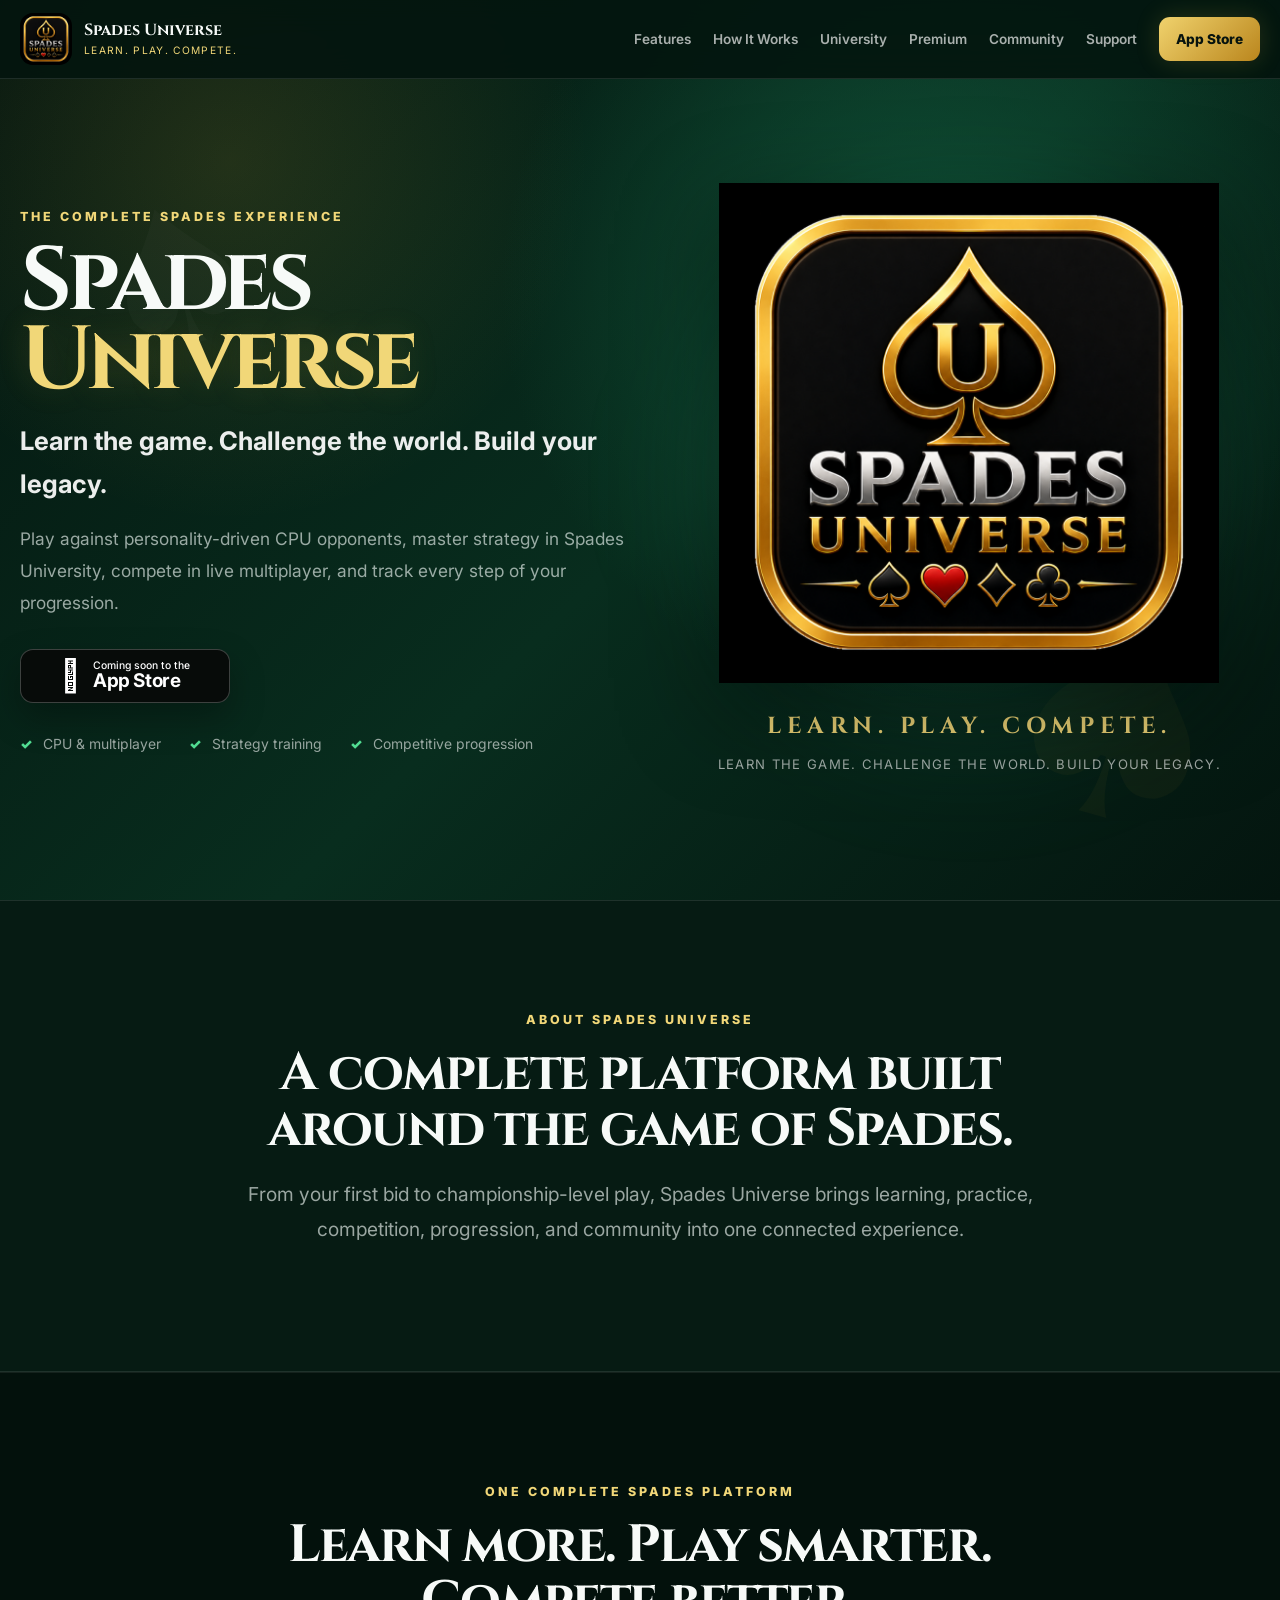
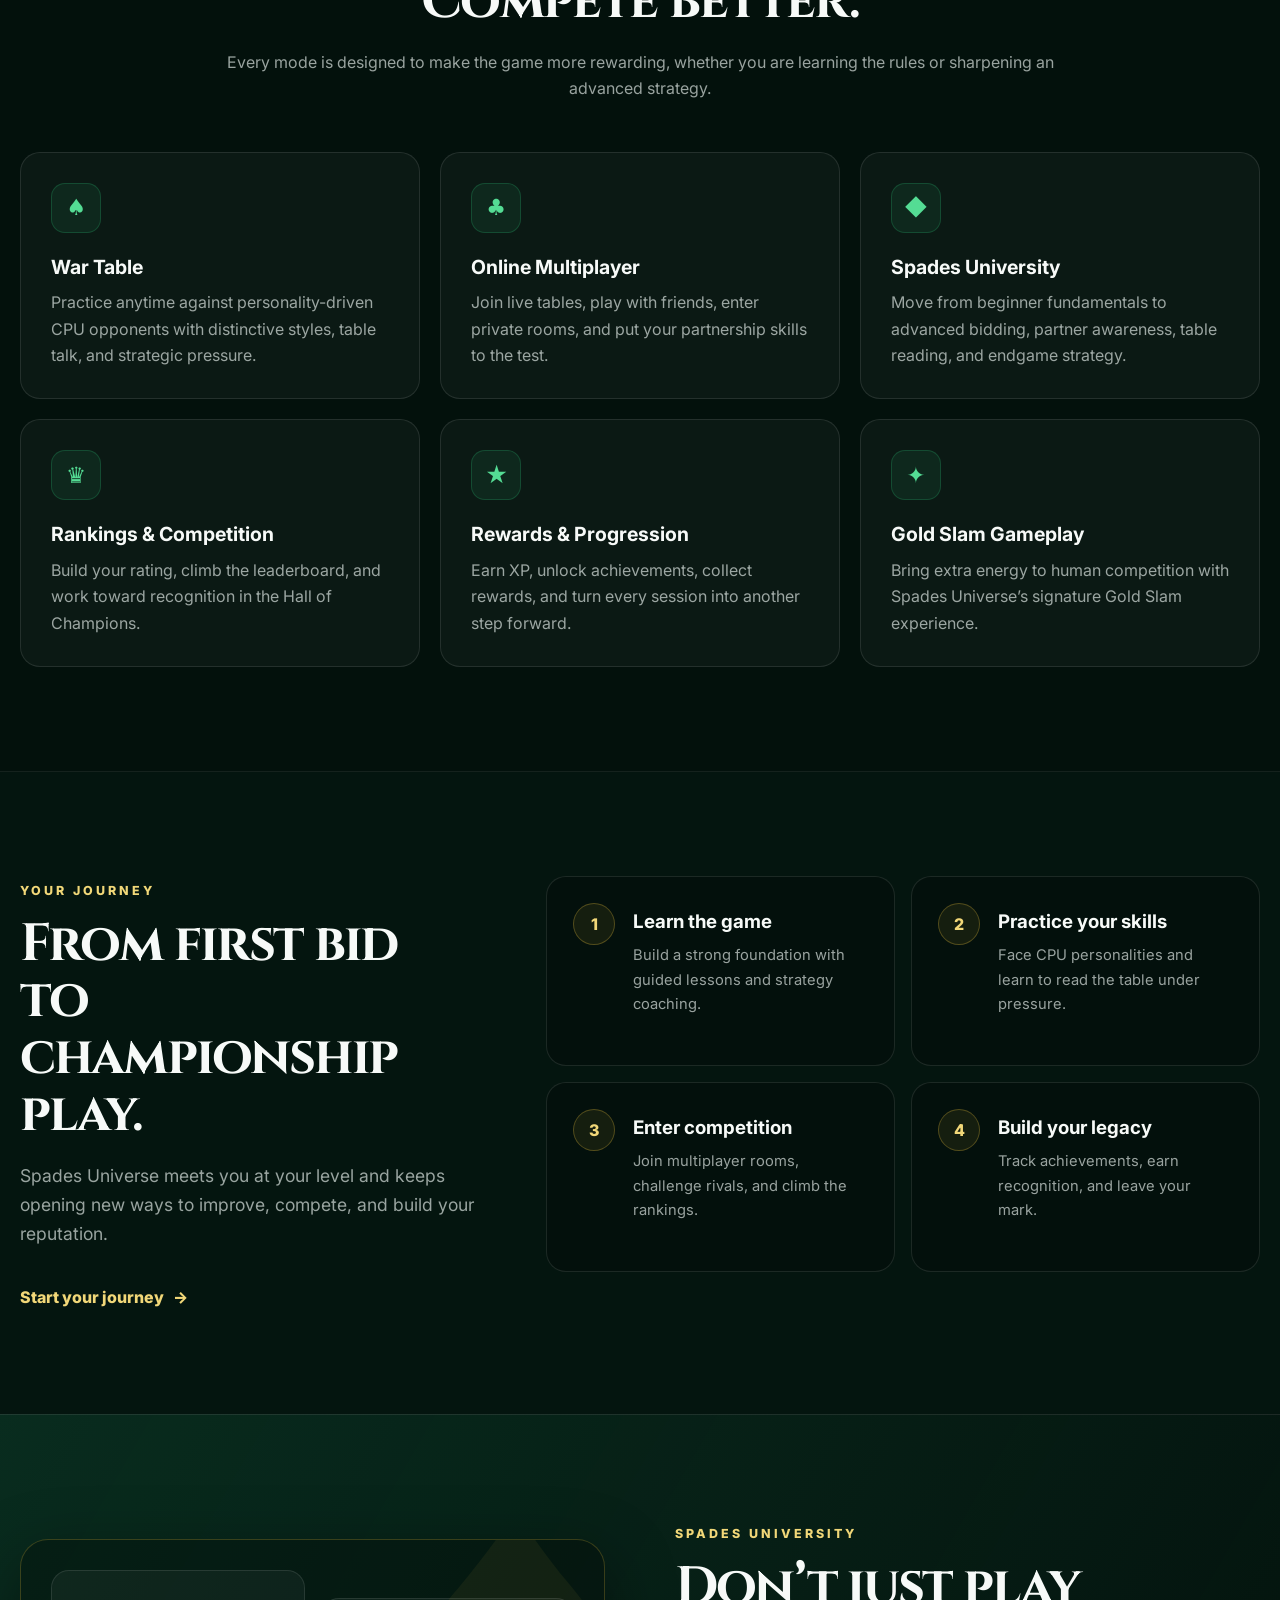
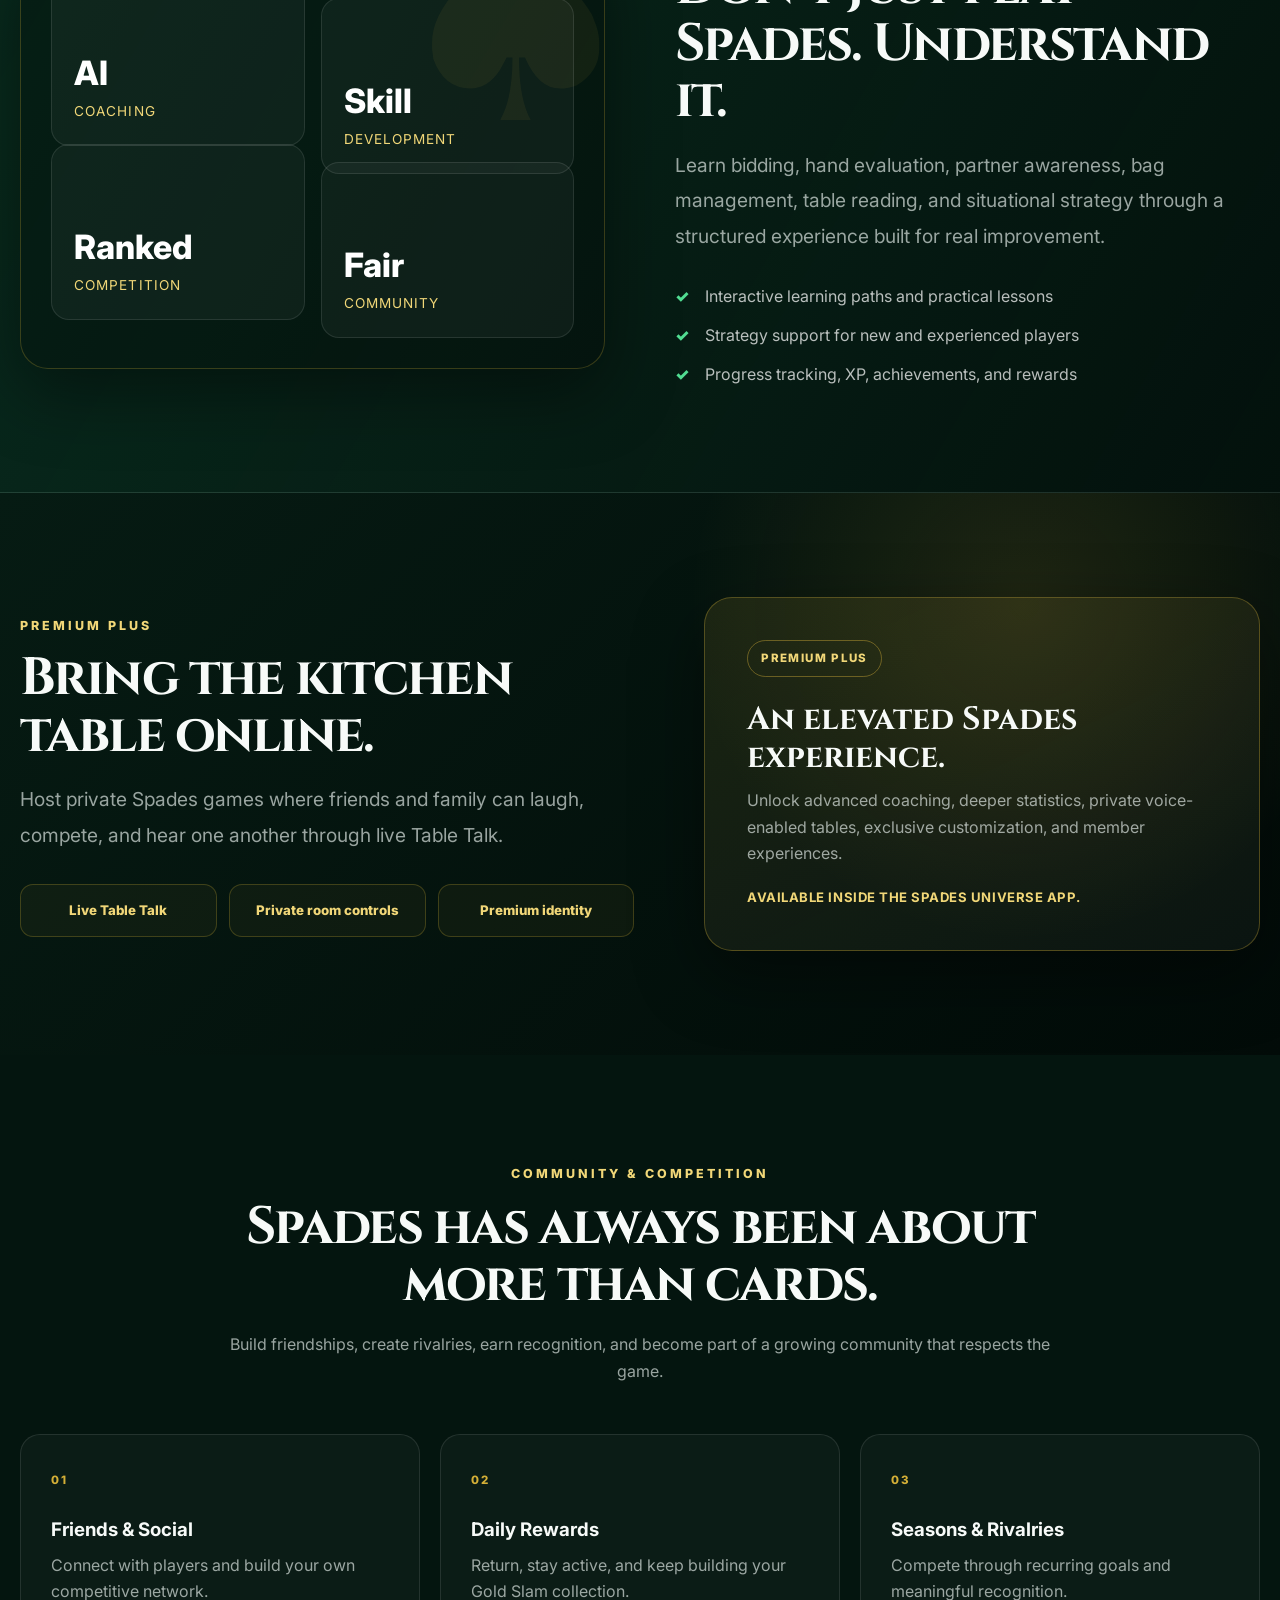
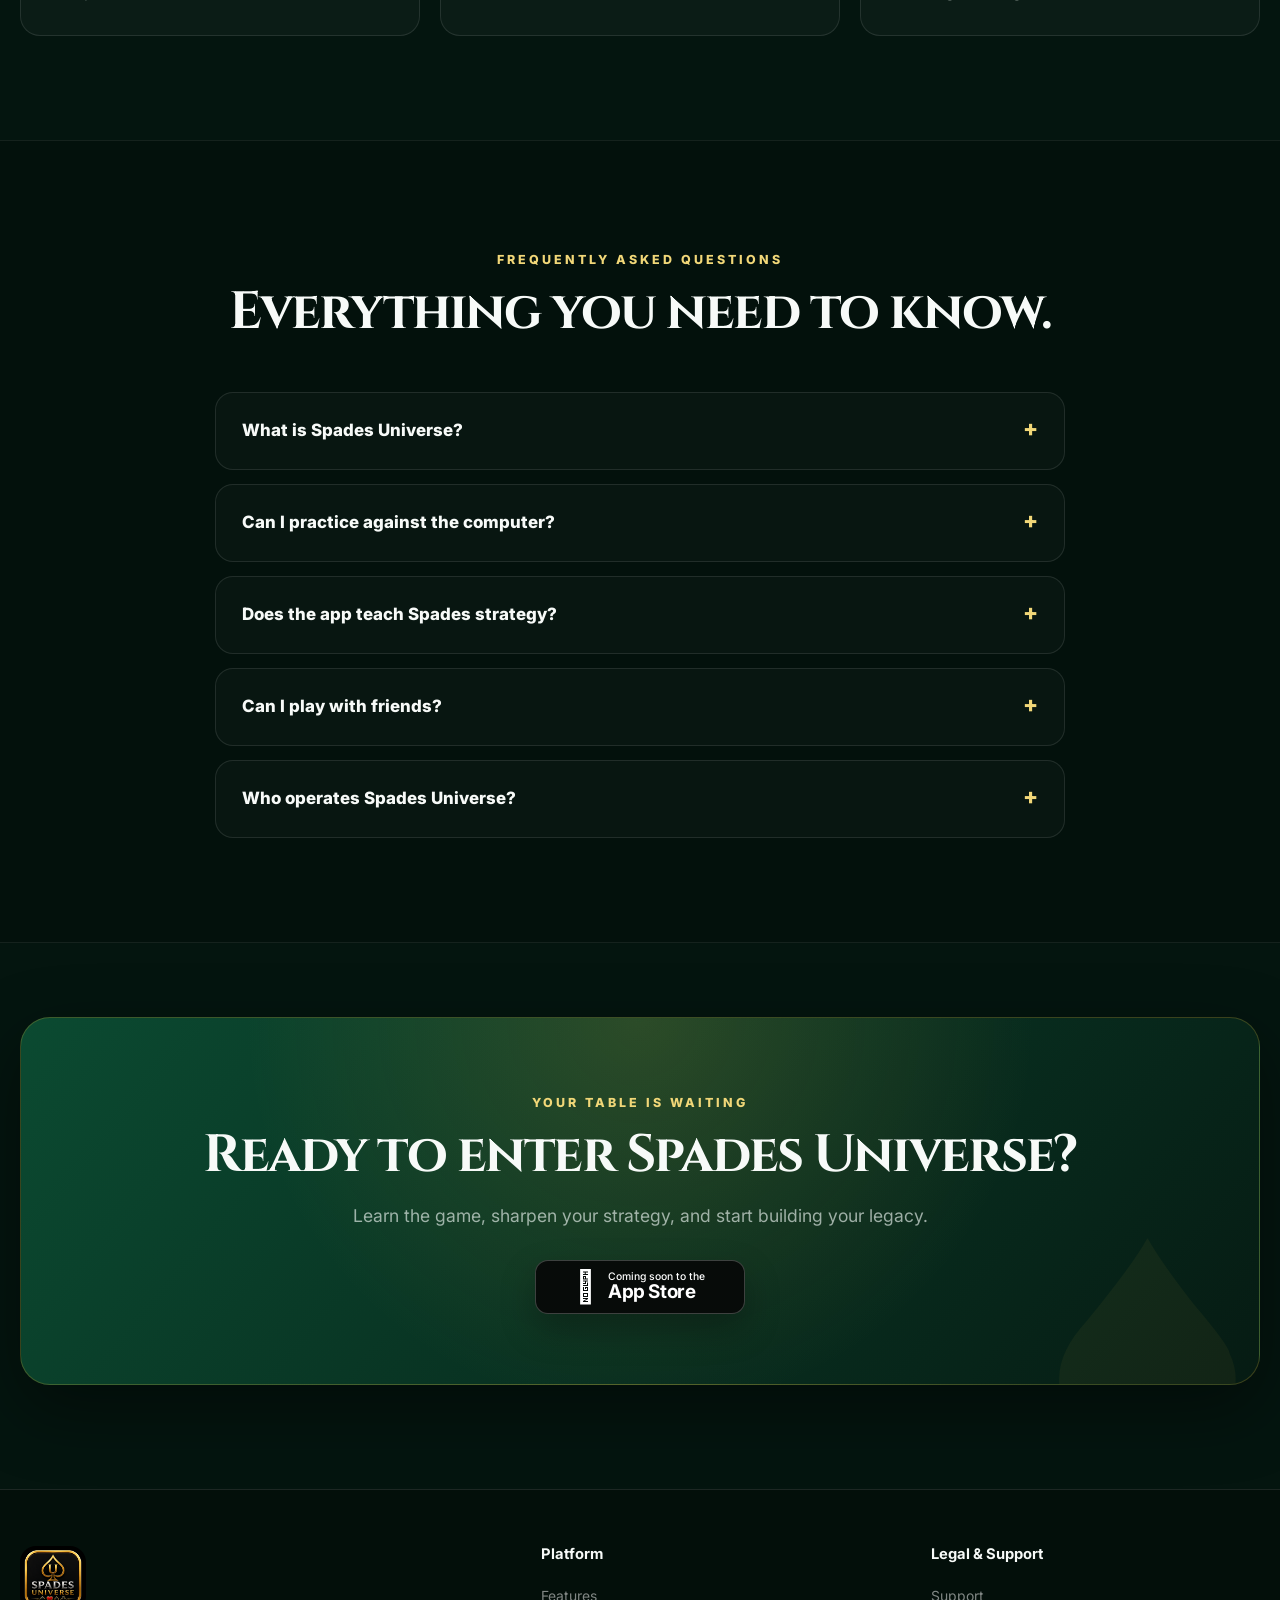
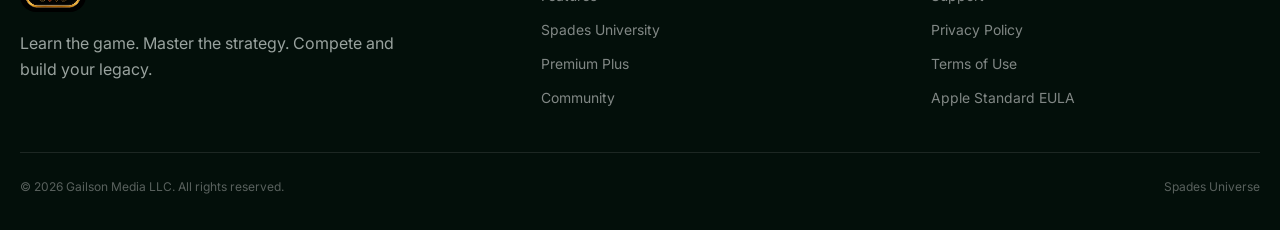
==== commit 85071c94: "Simplify hero logo presentation" ====
--- a/index.html
+++ b/index.html
@@ -57,8 +57,10 @@
             </ul>
           </div>
           <div class="hero-visual">
-            <div class="logo-frame">
-              <img src="assets/site-logo.png" alt="Spades Universe — Learn, Play, Compete" width="1536" height="1024" />
+            <div class="hero-brand-lockup">
+              <img src="assets/app-logo.png" alt="Spades Universe" width="1024" height="1024" />
+              <p class="hero-brand-line">Learn. Play. Compete.</p>
+              <p class="hero-brand-subline">Learn the game. Challenge the world. Build your legacy.</p>
             </div>
           </div>
         </div>
--- a/styles.css
+++ b/styles.css
@@ -78,10 +78,11 @@
 .trust-row { display: flex; flex-wrap: wrap; gap: 15px 28px; margin: 30px 0 0; padding: 0; list-style: none; color: rgba(255,255,255,.58); font-size: .87rem; }
 .trust-row span { margin-right: 7px; color: #51dd92; font-weight: 900; }
 .hero-visual { position: relative; }
-.hero-visual::before { content: ""; position: absolute; inset: 10%; border-radius: 50%; background: rgba(52,211,153,.13); filter: blur(60px); }
-.logo-frame { position: relative; padding: 15px; overflow: hidden; border: 1px solid var(--gold-line); border-radius: 32px; background: rgba(0,0,0,.4); box-shadow: var(--shadow); backdrop-filter: blur(10px); }
-.logo-frame::after { content: ""; position: absolute; inset: 15px; border: 1px solid rgba(255,255,255,.08); border-radius: 22px; pointer-events: none; }
-.logo-frame img { width: 100%; aspect-ratio: 3 / 2; border-radius: 22px; object-fit: cover; }
+.hero-visual::before { content: ""; position: absolute; inset: 8%; border-radius: 50%; background: rgba(52,211,153,.15); filter: blur(70px); }
+.hero-brand-lockup { position: relative; display: flex; flex-direction: column; align-items: center; max-width: 570px; margin-inline: auto; text-align: center; }
+.hero-brand-lockup img { width: min(100%, 500px); height: auto; object-fit: contain; filter: drop-shadow(0 28px 50px rgba(0,0,0,.45)); }
+.hero-brand-line { margin: 24px 0 0; color: var(--gold-light); font-family: Cinzel,Georgia,serif; font-size: clamp(1.05rem,2vw,1.45rem); font-weight: 700; letter-spacing: .24em; text-transform: uppercase; }
+.hero-brand-subline { margin: 9px 0 0; color: rgba(255,255,255,.62); font-size: .82rem; letter-spacing: .1em; text-transform: uppercase; }
 
 .feature-grid { display: grid; grid-template-columns: repeat(3, minmax(0,1fr)); gap: 20px; }
 .feature-card { min-width: 0; padding: 30px; border: 1px solid var(--line); border-radius: 20px; background: rgba(255,255,255,.035); transition: transform .25s ease, border-color .25s ease, background .25s ease; }
@@ -217,8 +218,9 @@
   .hero-text { font-size: .98rem; }
   .hero .btn { width: 100%; }
   .trust-row { display: grid; gap: 10px; }
-  .logo-frame { padding: 8px; border-radius: 22px; }
-  .logo-frame img { border-radius: 15px; }
+  .hero-brand-lockup { max-width: 390px; }
+  .hero-brand-line { margin-top: 18px; letter-spacing: .16em; }
+  .hero-brand-subline { max-width: 310px; font-size: .7rem; }
   .tile-composition { min-height: 360px; padding: 18px; }
   .tile-composition article { min-height: 140px; padding: 16px; }
   .tile-composition span { font-size: 1.5rem; }
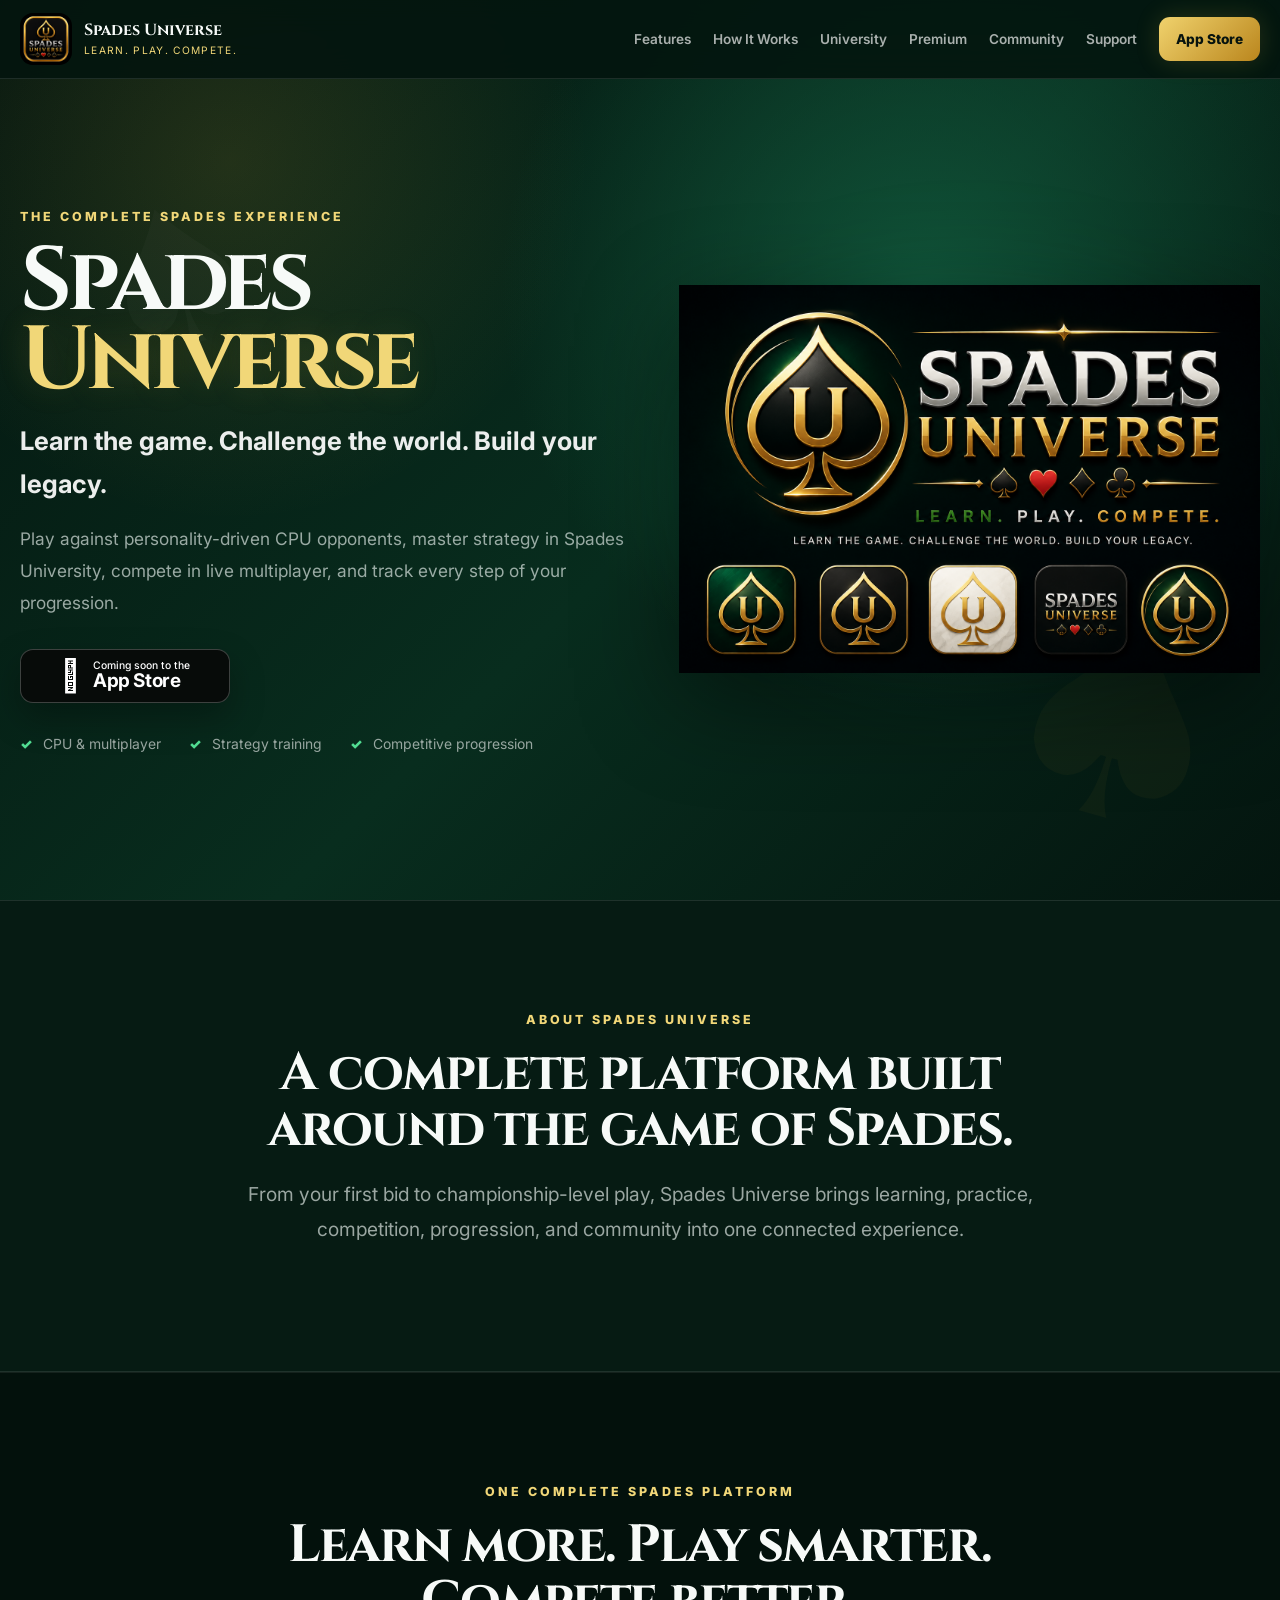
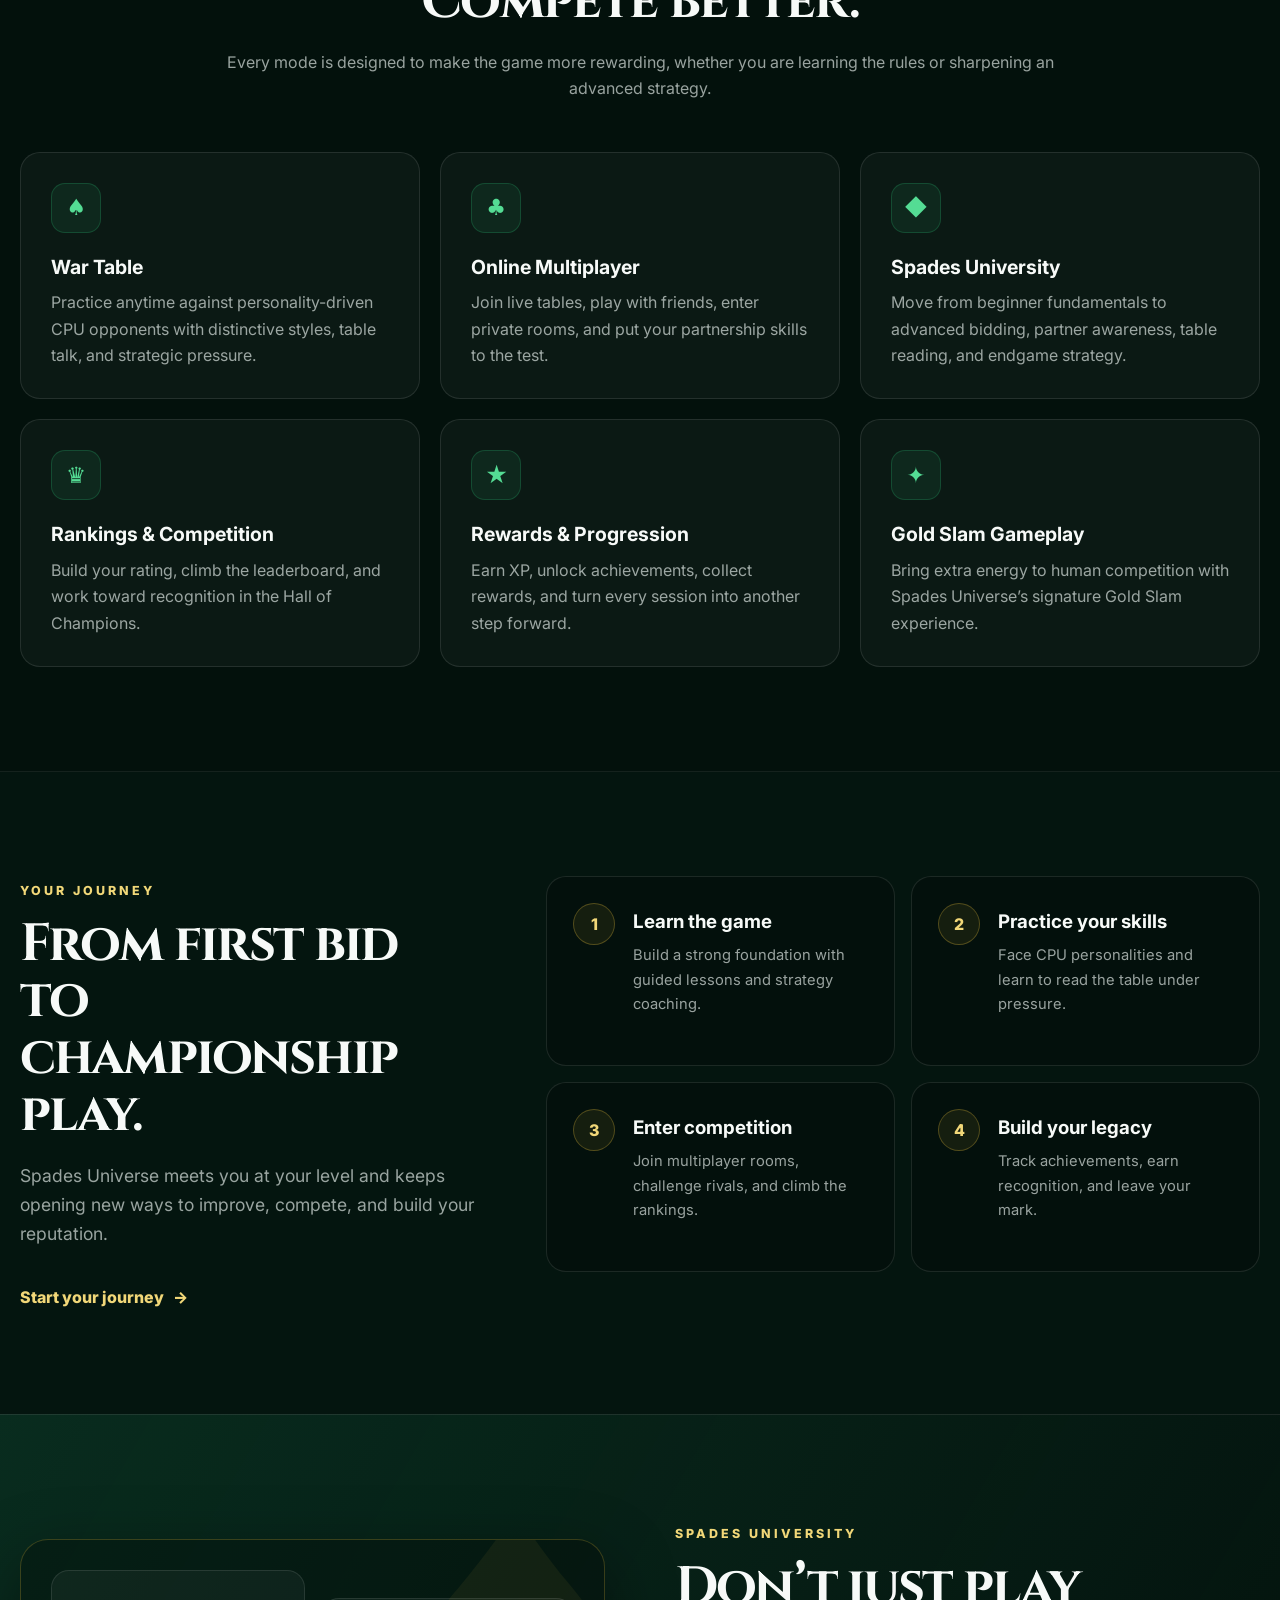
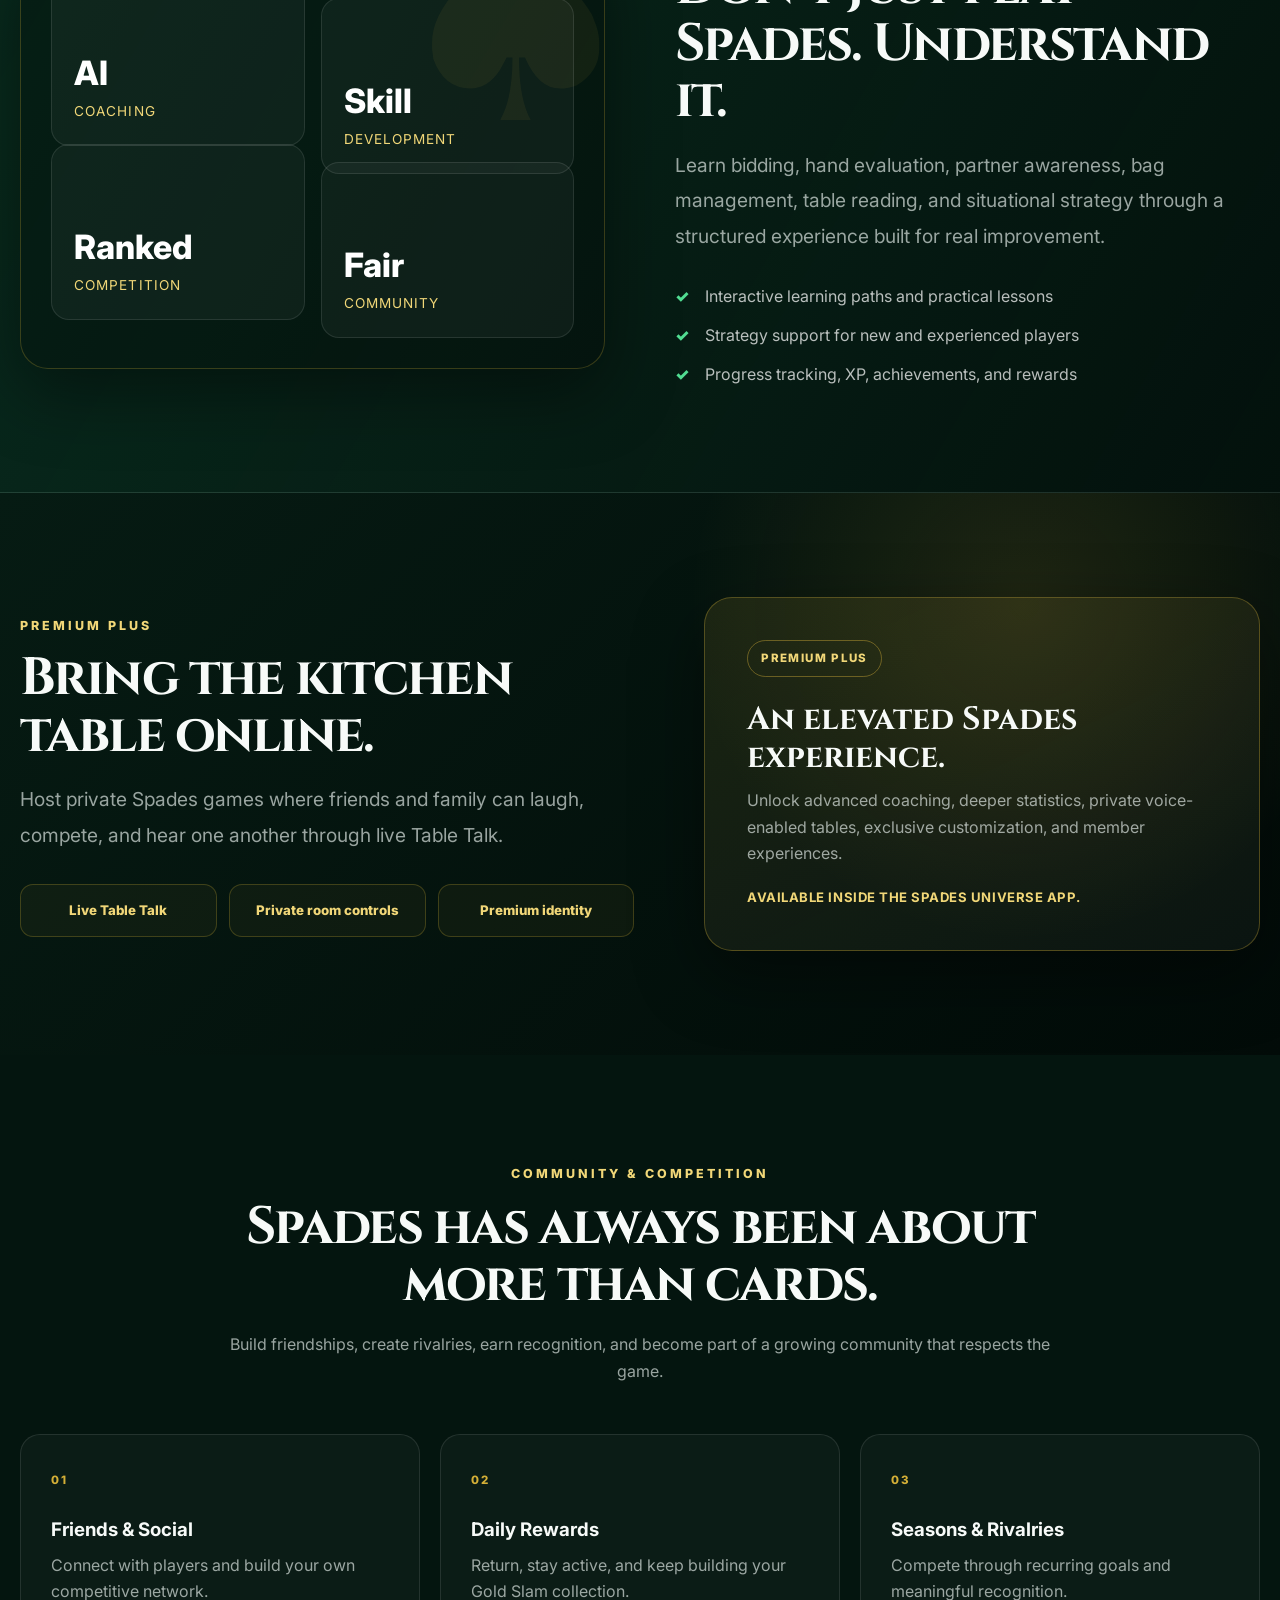
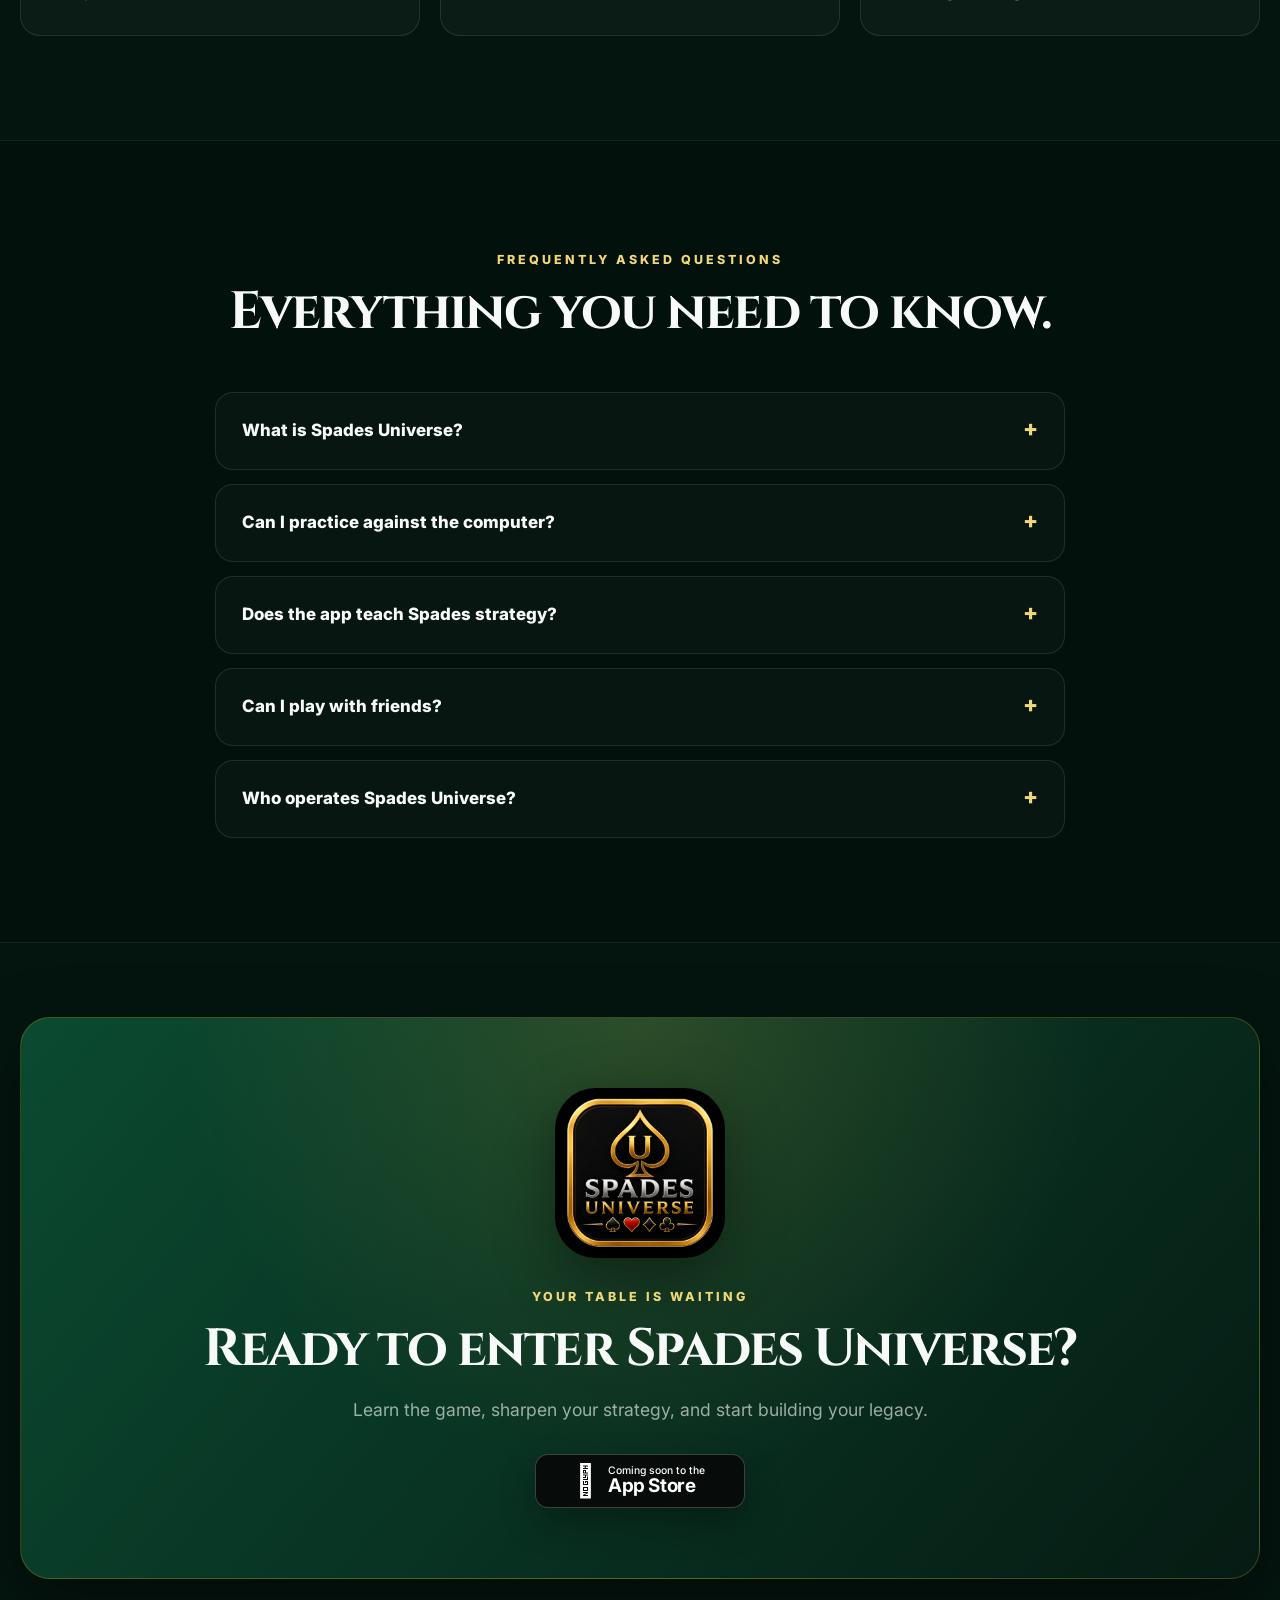
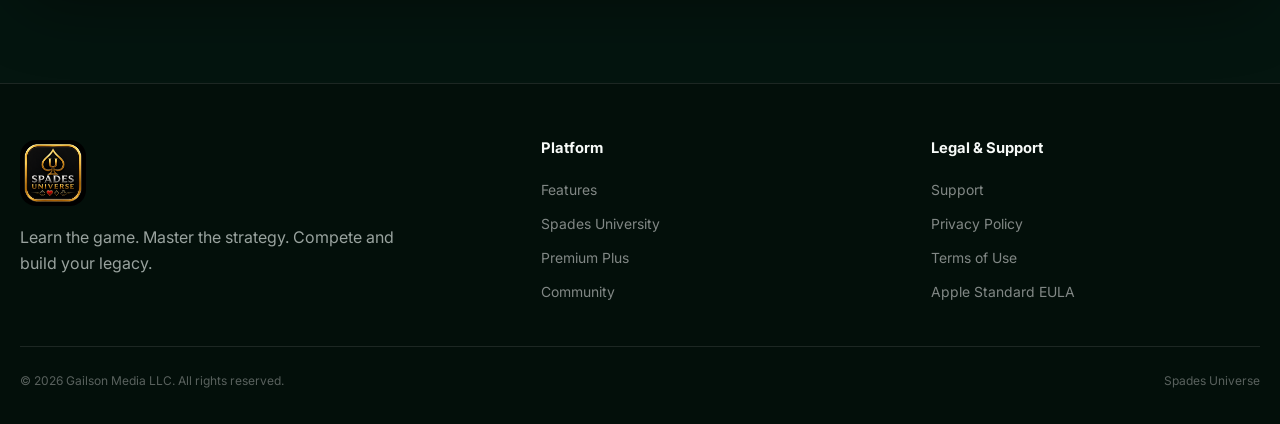
==== commit e3f65eae: "Use app splash artwork as landing hero" ====
--- a/index.html
+++ b/index.html
@@ -9,7 +9,7 @@
     <meta property="og:title" content="Spades Universe" />
     <meta property="og:description" content="Learn the game. Challenge the world. Build your legacy." />
     <meta property="og:type" content="website" />
-    <meta property="og:image" content="assets/site-logo.png" />
+    <meta property="og:image" content="assets/hero-logo.png" />
     <link rel="icon" href="assets/app-logo.png" type="image/png" />
     <link rel="apple-touch-icon" href="assets/app-logo.png" />
     <link rel="stylesheet" href="styles.css" />
@@ -58,9 +58,7 @@
           </div>
           <div class="hero-visual">
             <div class="hero-brand-lockup">
-              <img src="assets/app-logo.png" alt="Spades Universe" width="1024" height="1024" />
-              <p class="hero-brand-line">Learn. Play. Compete.</p>
-              <p class="hero-brand-subline">Learn the game. Challenge the world. Build your legacy.</p>
+              <img src="assets/hero-logo.png" alt="Spades Universe — Learn. Play. Compete. Learn the game. Challenge the world. Build your legacy." width="1536" height="1024" />
             </div>
           </div>
         </div>
@@ -182,7 +180,7 @@
 
       <section class="final-cta section">
         <div class="container cta-panel">
-          <span class="cta-spade" aria-hidden="true">♠</span>
+          <img class="cta-logo" src="assets/app-logo.png" alt="Spades Universe" width="1024" height="1024" />
           <span class="eyebrow">Your table is waiting</span>
           <h2>Ready to enter Spades Universe?</h2>
           <p>Learn the game, sharpen your strategy, and start building your legacy.</p>
--- a/styles.css
+++ b/styles.css
@@ -79,10 +79,8 @@
 .trust-row span { margin-right: 7px; color: #51dd92; font-weight: 900; }
 .hero-visual { position: relative; }
 .hero-visual::before { content: ""; position: absolute; inset: 8%; border-radius: 50%; background: rgba(52,211,153,.15); filter: blur(70px); }
-.hero-brand-lockup { position: relative; display: flex; flex-direction: column; align-items: center; max-width: 570px; margin-inline: auto; text-align: center; }
-.hero-brand-lockup img { width: min(100%, 500px); height: auto; object-fit: contain; filter: drop-shadow(0 28px 50px rgba(0,0,0,.45)); }
-.hero-brand-line { margin: 24px 0 0; color: var(--gold-light); font-family: Cinzel,Georgia,serif; font-size: clamp(1.05rem,2vw,1.45rem); font-weight: 700; letter-spacing: .24em; text-transform: uppercase; }
-.hero-brand-subline { margin: 9px 0 0; color: rgba(255,255,255,.62); font-size: .82rem; letter-spacing: .1em; text-transform: uppercase; }
+.hero-brand-lockup { position: relative; display: flex; align-items: center; justify-content: center; width: min(100%, 760px); margin-inline: auto; }
+.hero-brand-lockup img { width: 100%; height: auto; object-fit: contain; filter: drop-shadow(0 28px 50px rgba(0,0,0,.45)); }
 
 .feature-grid { display: grid; grid-template-columns: repeat(3, minmax(0,1fr)); gap: 20px; }
 .feature-card { min-width: 0; padding: 30px; border: 1px solid var(--line); border-radius: 20px; background: rgba(255,255,255,.035); transition: transform .25s ease, border-color .25s ease, background .25s ease; }
@@ -142,10 +140,10 @@
 .final-cta { padding-top: 74px; }
 .cta-panel { position: relative; overflow: hidden; padding: 70px 34px; border: 1px solid var(--gold-line); border-radius: 30px; background: radial-gradient(circle at top,rgba(212,175,55,.17),transparent 55%),linear-gradient(130deg,#0b4a31,#061b13); text-align: center; box-shadow: var(--shadow); }
 .cta-panel > * { position: relative; z-index: 1; }
+.cta-logo { width: clamp(118px,16vw,170px); height: auto; margin: 0 auto 24px; border-radius: 24%; filter: drop-shadow(0 18px 30px rgba(0,0,0,.4)); }
 .cta-panel h2 { margin-bottom: 16px; }
 .cta-panel p { max-width: 640px; margin-inline: auto; font-size: 1.1rem; }
 .cta-panel .cta-row { justify-content: center; }
-.cta-spade { position: absolute; right: -2%; bottom: -32%; z-index: 0; color: rgba(212,175,55,.055); font-size: 19rem; line-height: 1; }
 
 .site-footer { border-top: 1px solid var(--line); background: rgba(0,0,0,.3); }
 .footer-grid { display: grid; grid-template-columns: 1.4fr 1fr 1fr; gap: 60px; padding-top: 56px; padding-bottom: 42px; }
@@ -218,9 +216,7 @@
   .hero-text { font-size: .98rem; }
   .hero .btn { width: 100%; }
   .trust-row { display: grid; gap: 10px; }
-  .hero-brand-lockup { max-width: 390px; }
-  .hero-brand-line { margin-top: 18px; letter-spacing: .16em; }
-  .hero-brand-subline { max-width: 310px; font-size: .7rem; }
+  .hero-brand-lockup { width: 100%; }
   .tile-composition { min-height: 360px; padding: 18px; }
   .tile-composition article { min-height: 140px; padding: 16px; }
   .tile-composition span { font-size: 1.5rem; }
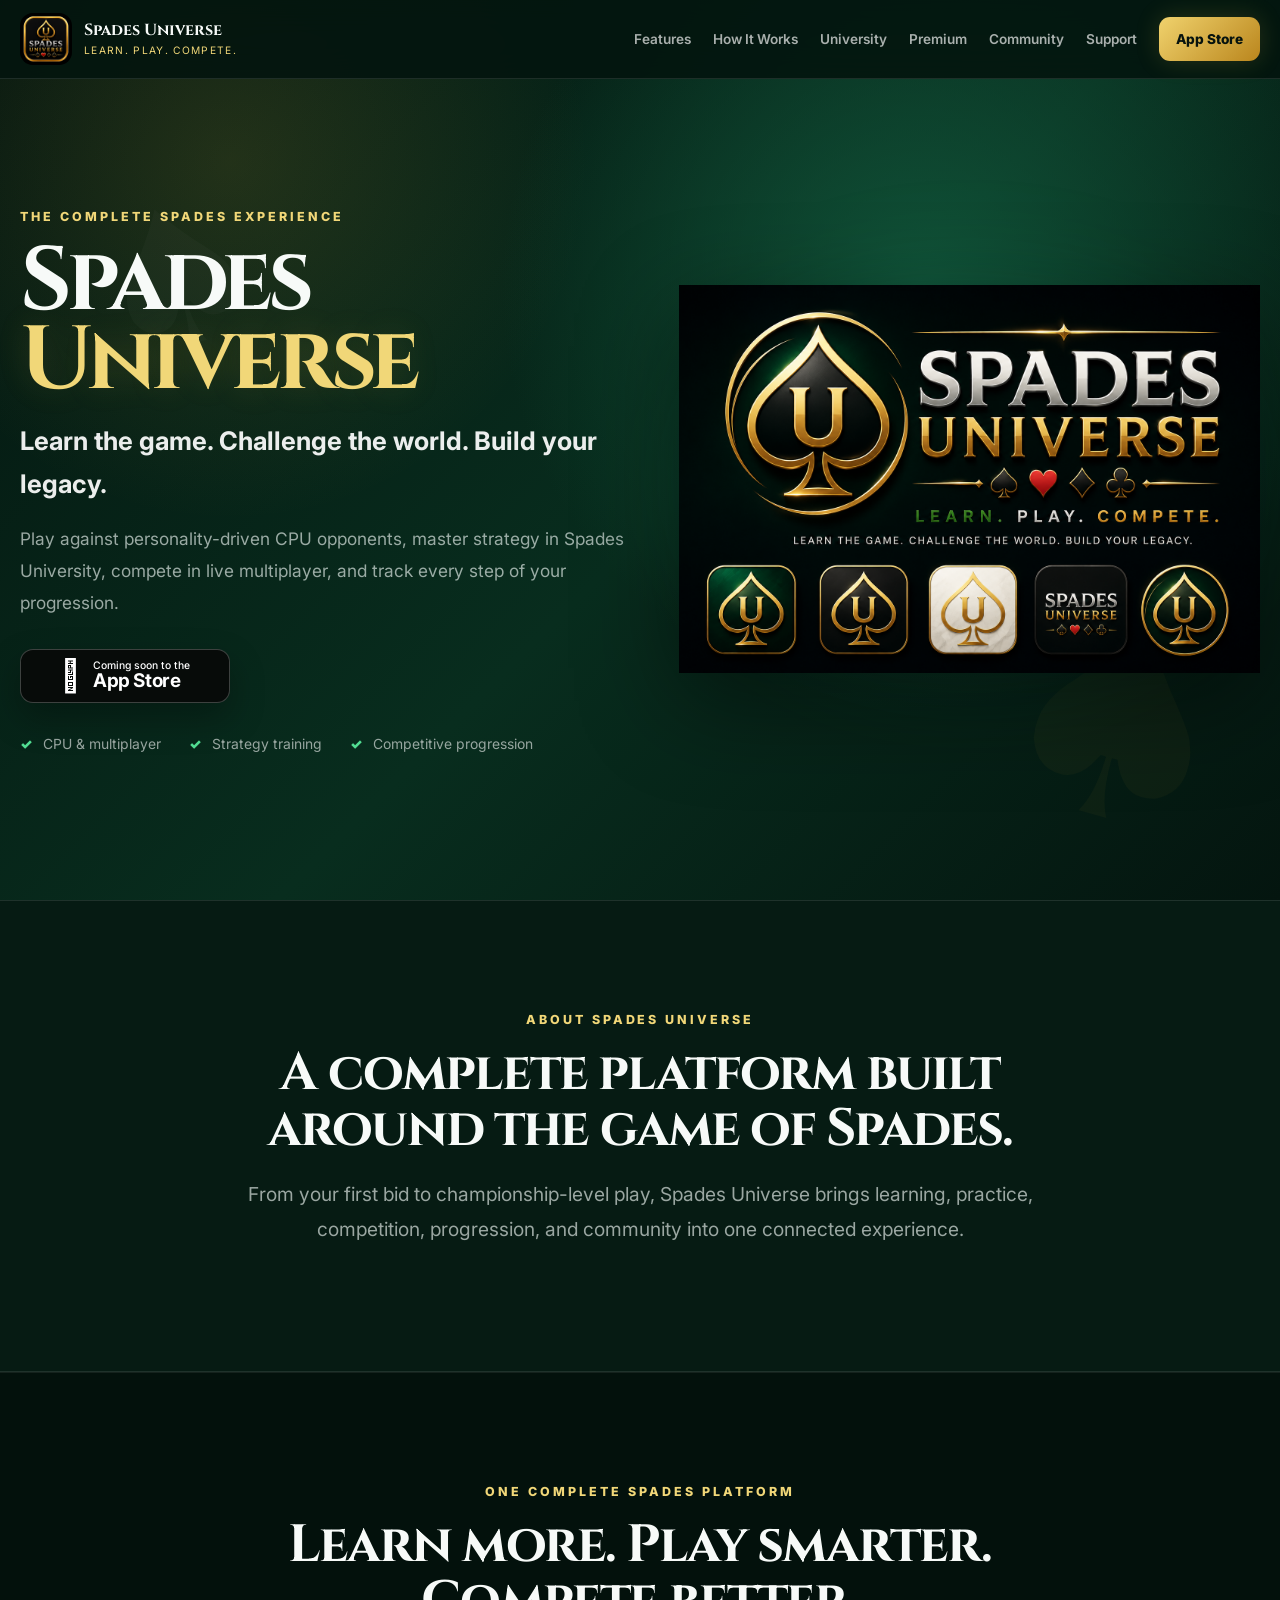
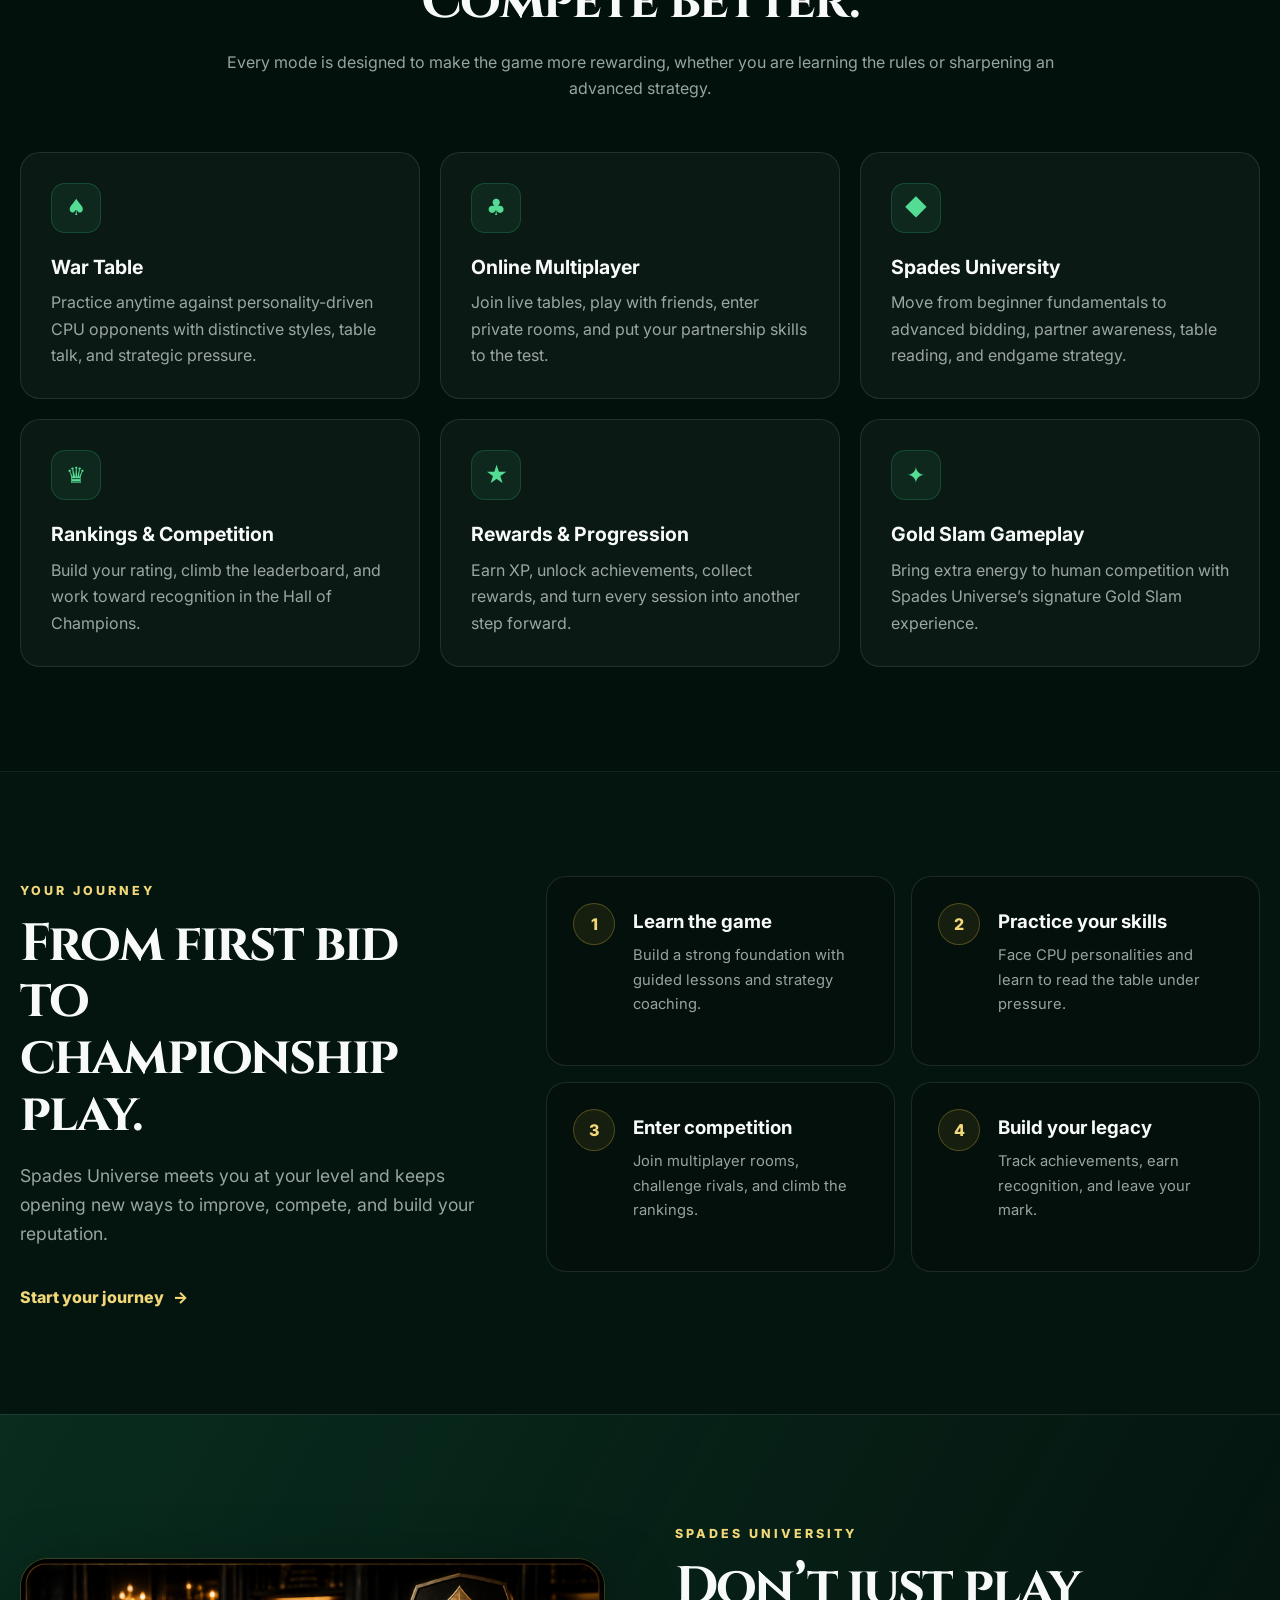
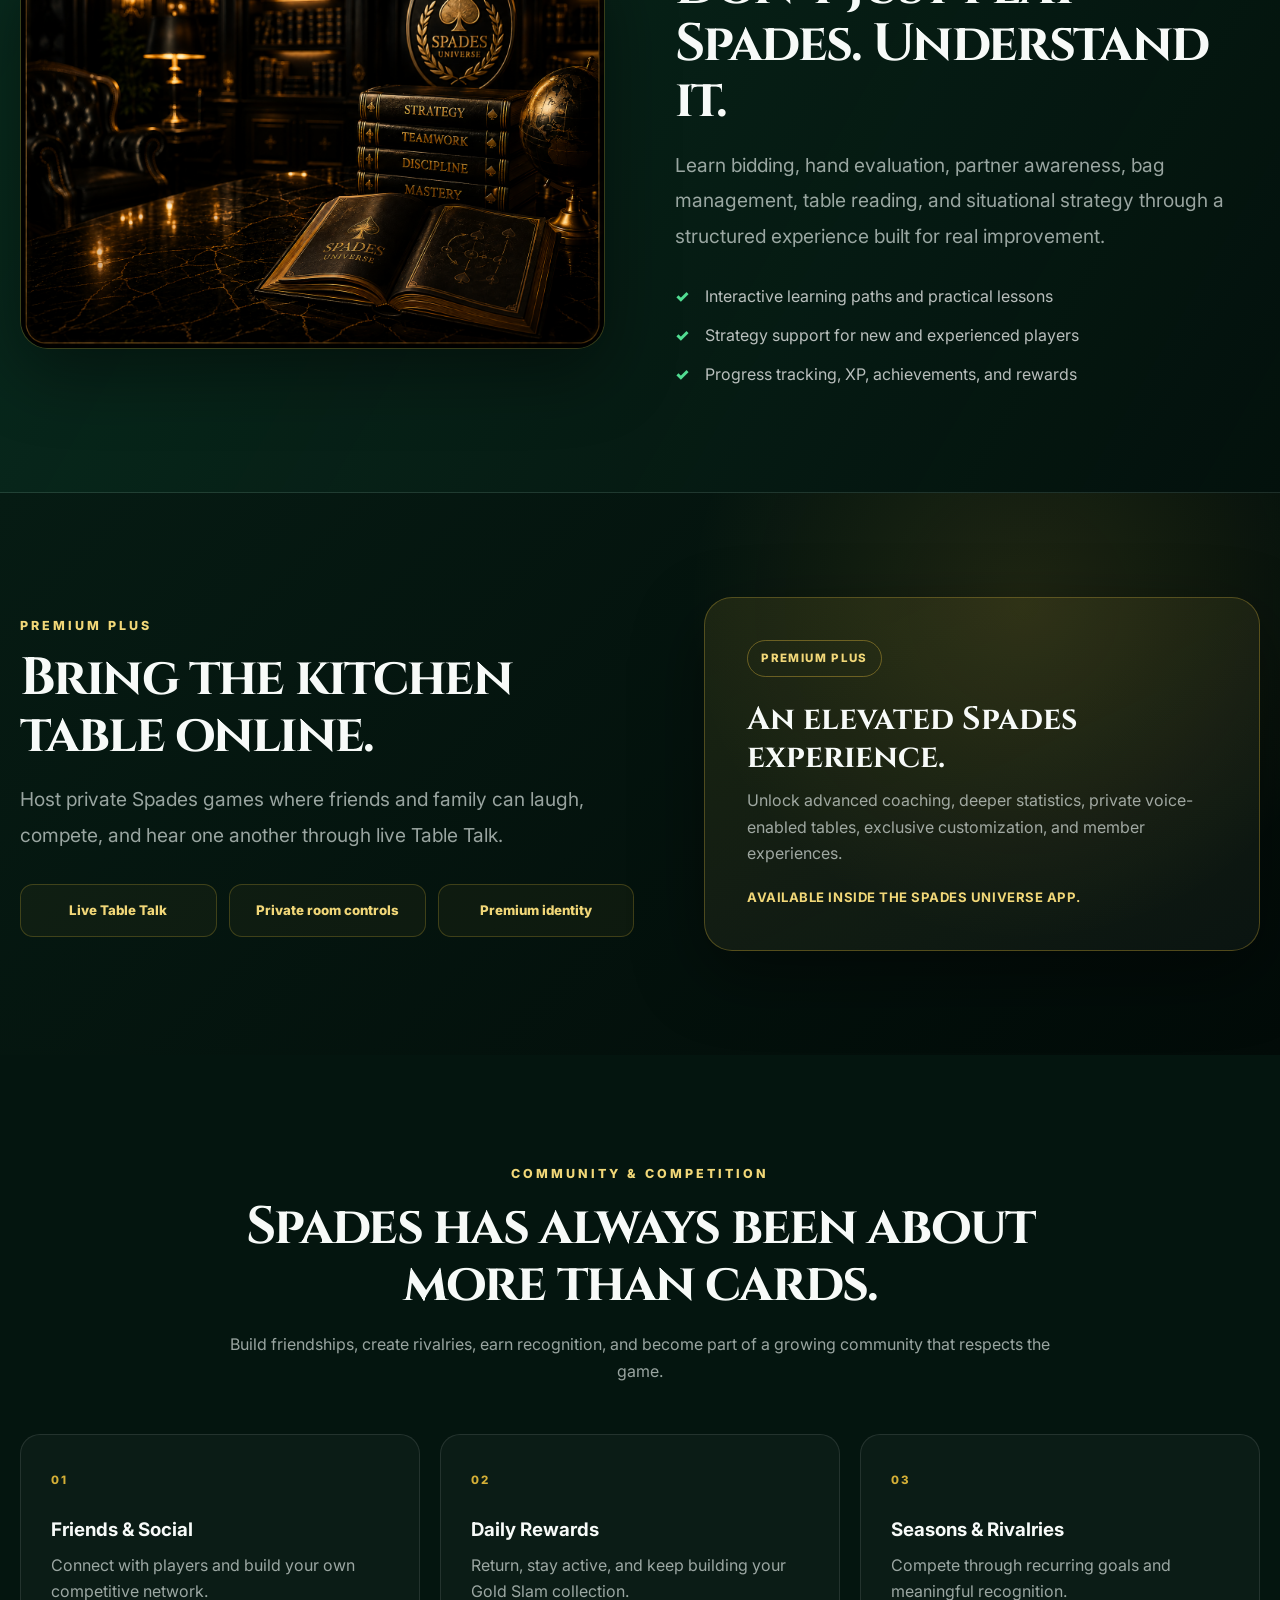
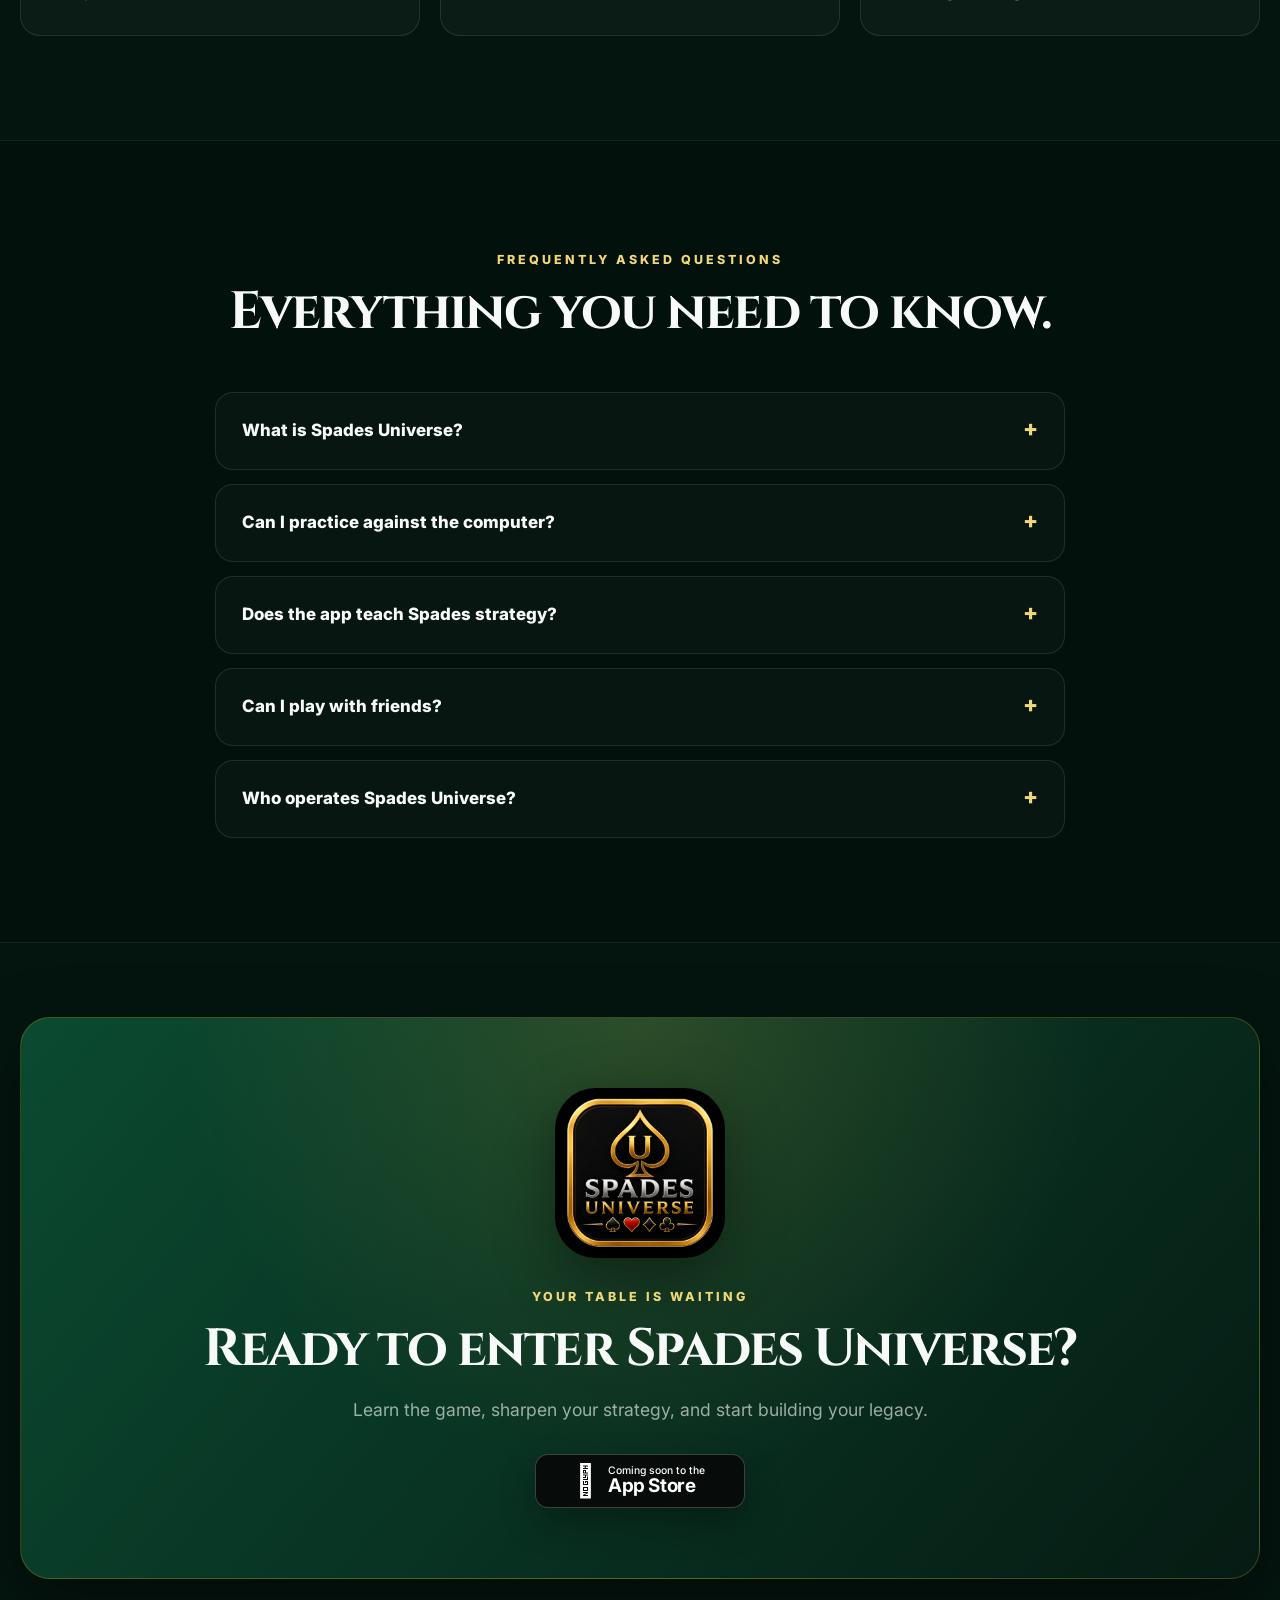
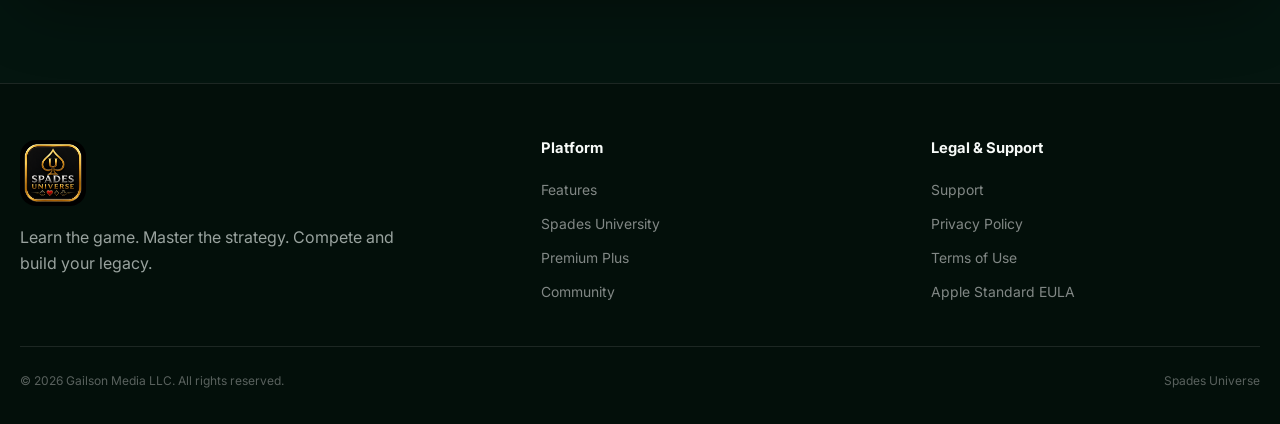
==== commit 73802585: "Use University artwork in landing section" ====
--- a/index.html
+++ b/index.html
@@ -109,11 +109,8 @@
 
       <section class="section showcase section-line" id="university">
         <div class="container showcase-grid">
-          <div class="tile-composition" aria-label="Spades University learning areas">
-            <article><span>AI</span><small>Coaching</small></article>
-            <article><span>Skill</span><small>Development</small></article>
-            <article><span>Ranked</span><small>Competition</small></article>
-            <article><span>Fair</span><small>Community</small></article>
+          <div class="university-visual">
+            <img src="assets/university-hero.png" alt="Spades Universe University library featuring books on strategy, teamwork, discipline, and mastery" width="1536" height="1024" />
           </div>
           <div>
             <span class="eyebrow">Spades University</span>
--- a/styles.css
+++ b/styles.css
@@ -101,13 +101,8 @@
 
 .showcase { background: linear-gradient(120deg,rgba(14,69,47,.48),rgba(0,0,0,.2)); }
 .showcase-grid { display: grid; grid-template-columns: 1fr 1fr; gap: 70px; align-items: center; }
-.tile-composition { position: relative; min-height: 430px; display: grid; grid-template-columns: repeat(2,1fr); gap: 16px; padding: 30px; overflow: hidden; border: 1px solid var(--gold-line); border-radius: 28px; background: rgba(0,0,0,.28); box-shadow: var(--shadow); }
-.tile-composition::after { content: "♠"; position: absolute; right: -7%; top: -16%; color: rgba(212,175,55,.07); font-size: 18rem; line-height: 1; }
-.tile-composition article { position: relative; z-index: 1; display: flex; flex-direction: column; justify-content: flex-end; min-height: 160px; padding: 22px; border: 1px solid var(--line); border-radius: 18px; background: rgba(255,255,255,.04); }
-.tile-composition article:nth-child(2) { transform: translateY(28px); }
-.tile-composition article:nth-child(3) { transform: translateY(-18px); }
-.tile-composition span { color: white; font-size: 2.1rem; font-weight: 800; }
-.tile-composition small { color: var(--gold-light); font-size: .85rem; letter-spacing: .08em; text-transform: uppercase; }
+.university-visual { position: relative; overflow: hidden; border: 1px solid var(--gold-line); border-radius: 28px; background: rgba(0,0,0,.28); box-shadow: var(--shadow); }
+.university-visual img { width: 100%; height: auto; aspect-ratio: 3 / 2; object-fit: cover; }
 .check-list { display: grid; gap: 13px; margin: 28px 0 0; padding: 0; list-style: none; }
 .check-list li { padding-left: 30px; position: relative; color: rgba(255,255,255,.72); }
 .check-list li::before { content: "✓"; position: absolute; left: 0; color: #51dd92; font-weight: 900; }
@@ -217,9 +212,6 @@
   .hero .btn { width: 100%; }
   .trust-row { display: grid; gap: 10px; }
   .hero-brand-lockup { width: 100%; }
-  .tile-composition { min-height: 360px; padding: 18px; }
-  .tile-composition article { min-height: 140px; padding: 16px; }
-  .tile-composition span { font-size: 1.5rem; }
   .premium-card { padding: 28px; }
   .cta-panel { padding: 54px 22px; }
   .legal-hero { padding: 28px 22px; }
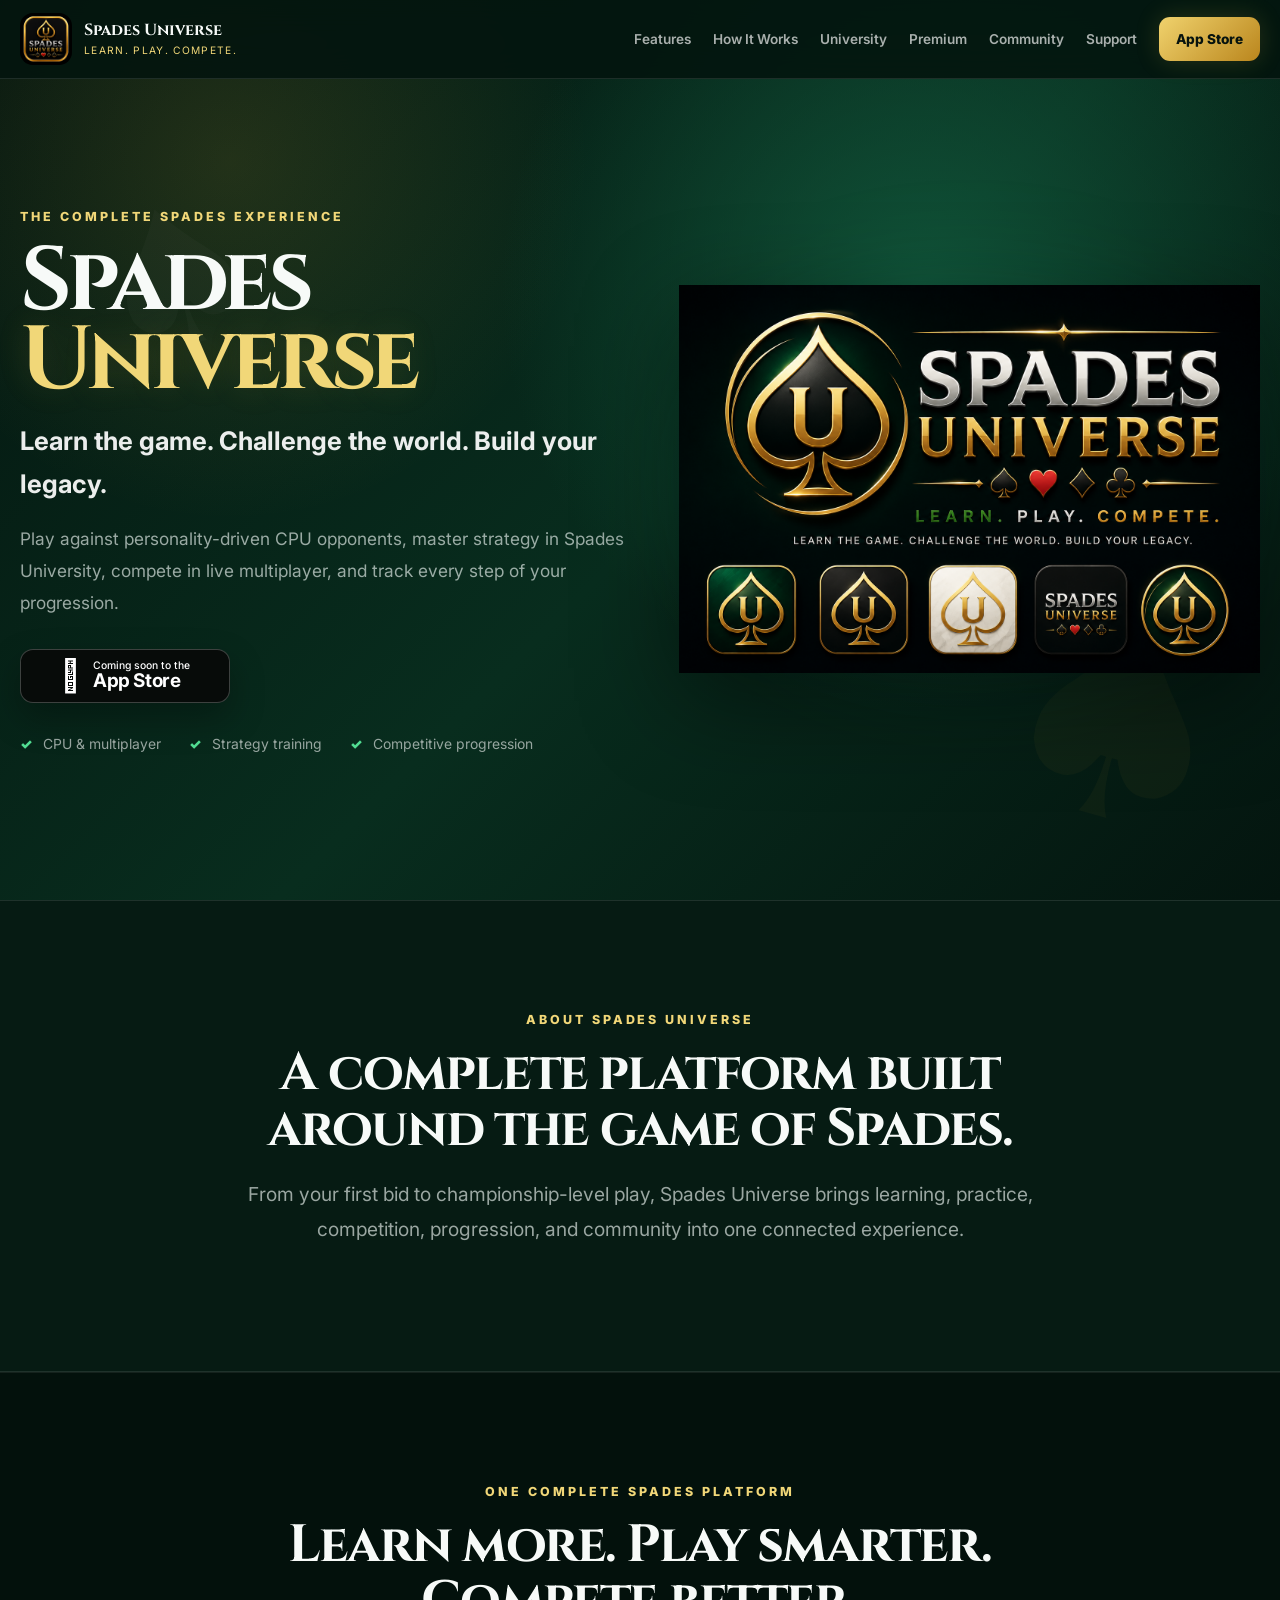
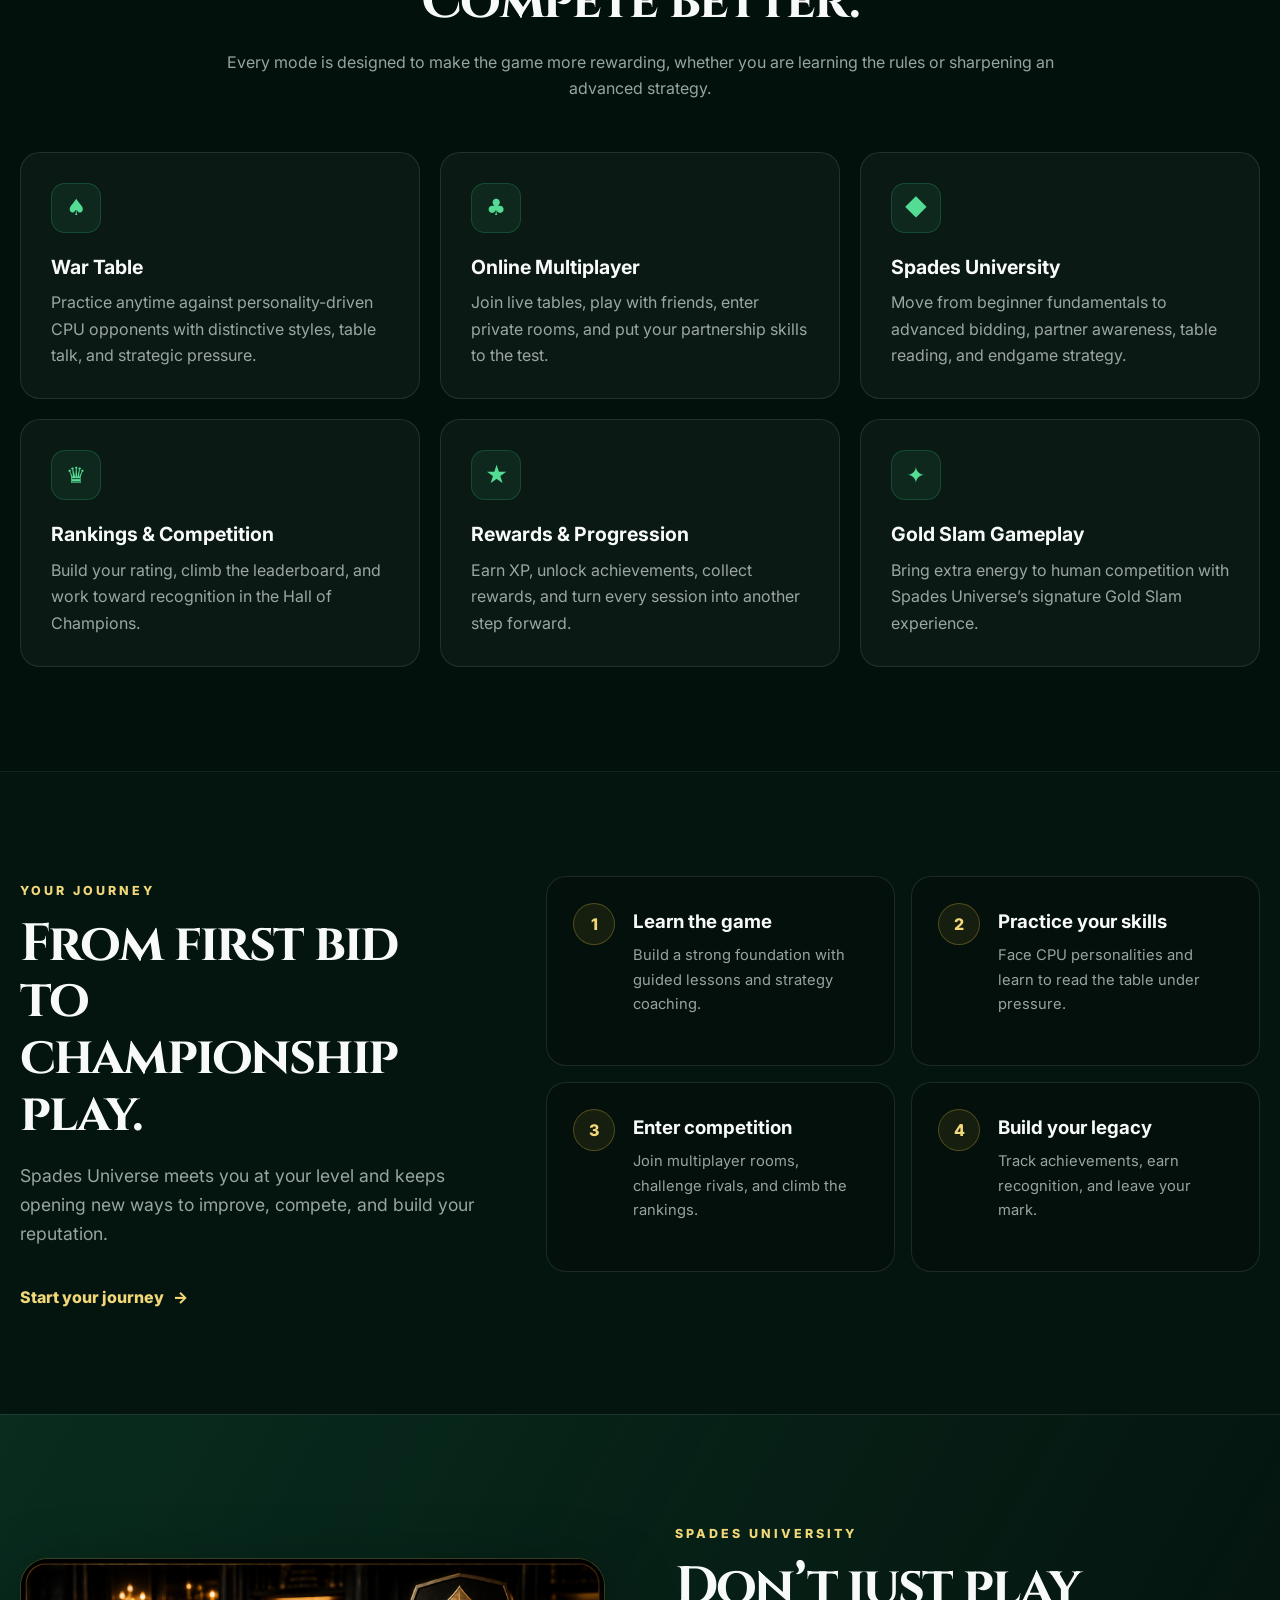
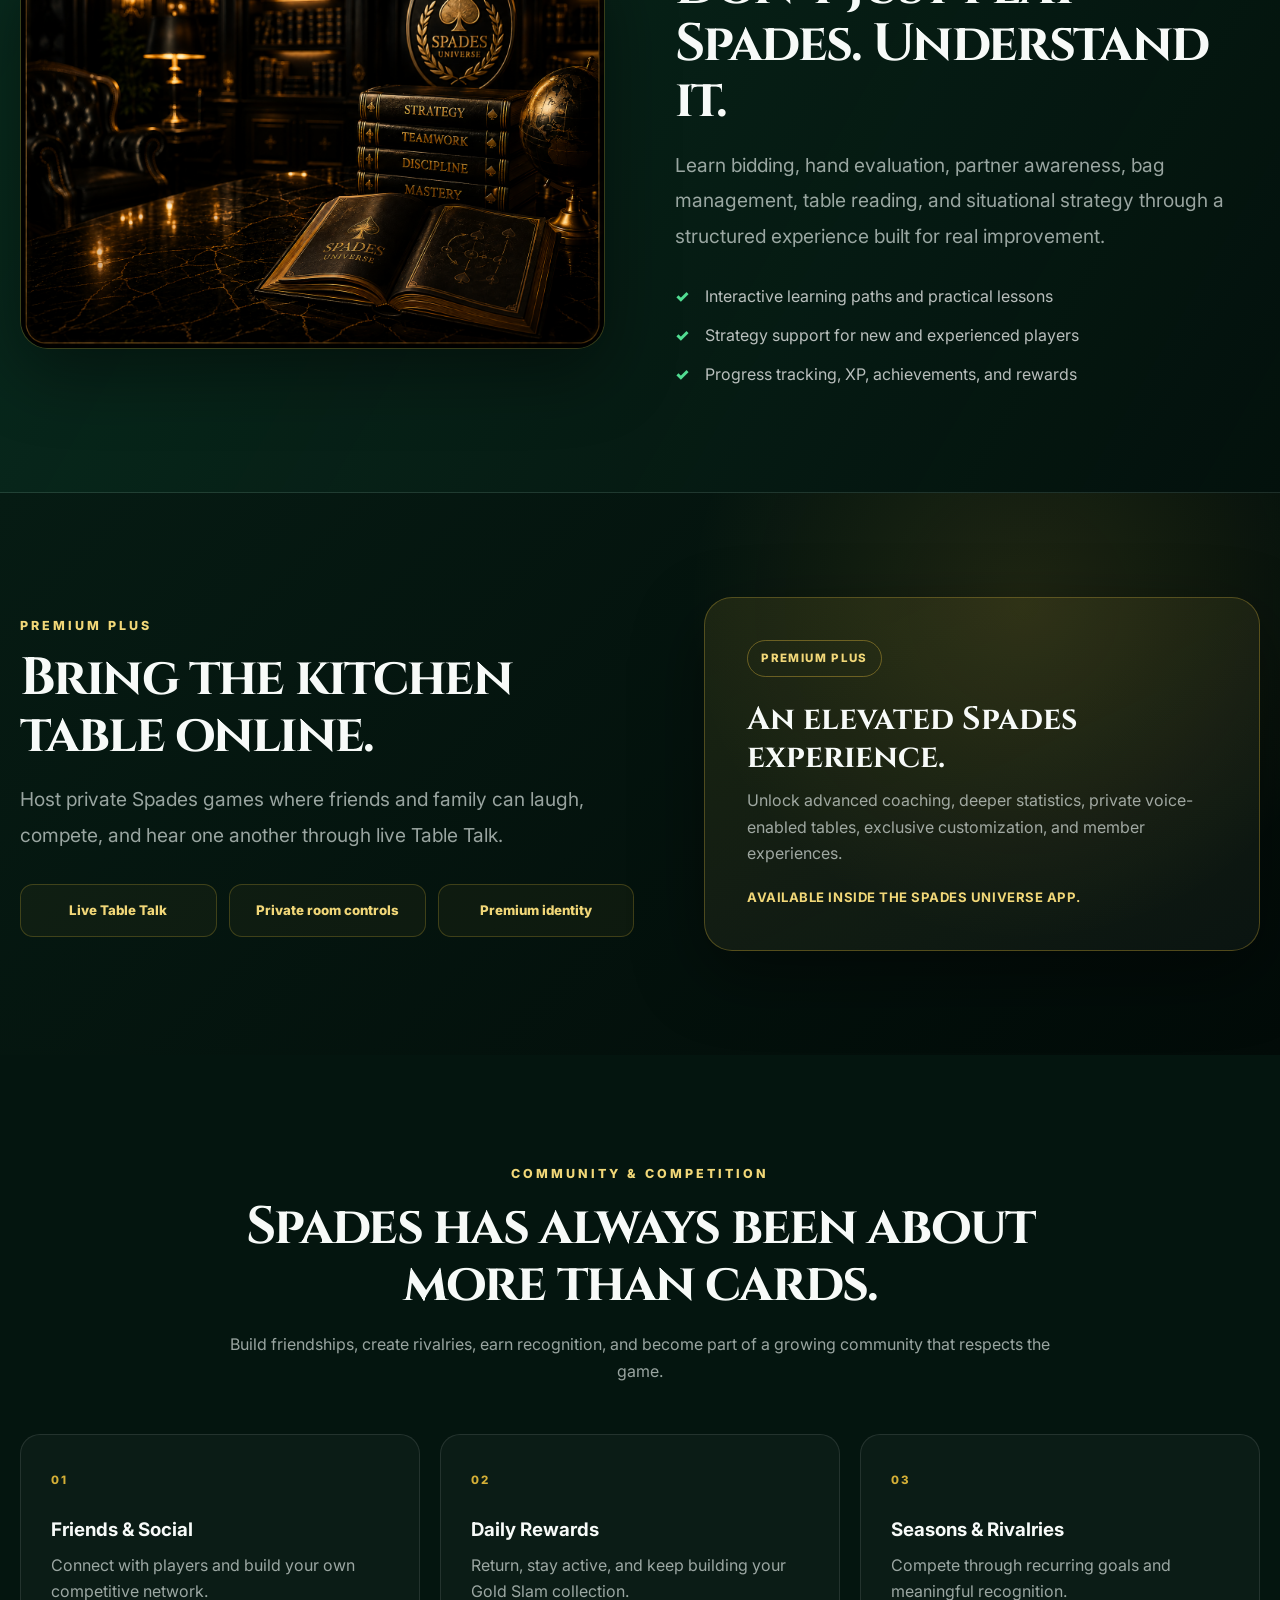
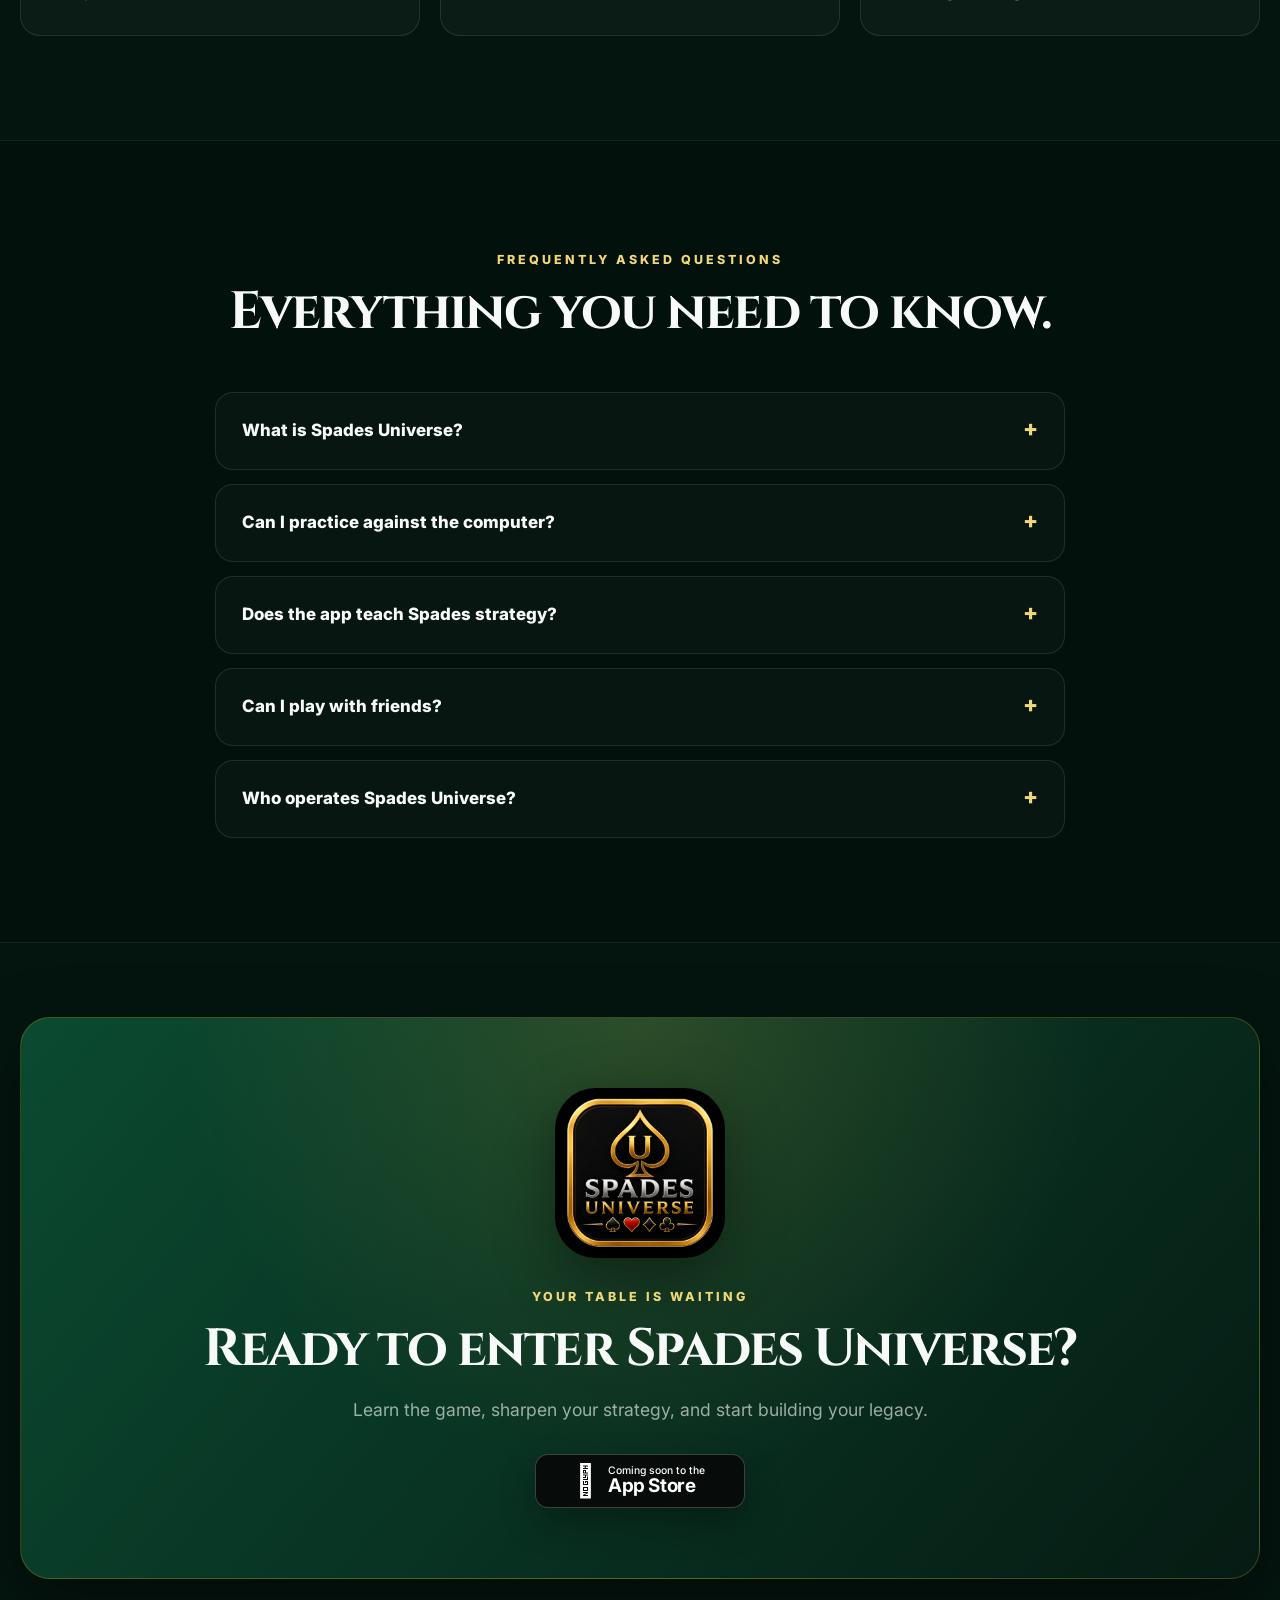
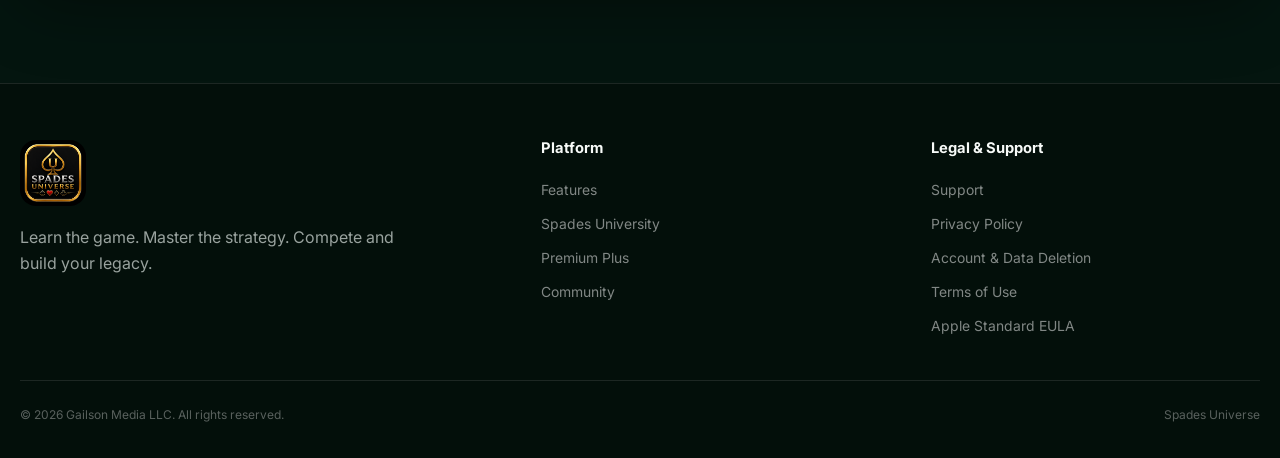
==== commit 565cfc4a: "Link account deletion page from site footer" ====
--- a/index.html
+++ b/index.html
@@ -198,7 +198,7 @@
           <p>Learn the game. Master the strategy. Compete and build your legacy.</p>
         </div>
         <div><h3>Platform</h3><a href="#features">Features</a><a href="#university">Spades University</a><a href="#premium">Premium Plus</a><a href="#community">Community</a></div>
-        <div><h3>Legal & Support</h3><a href="support.html">Support</a><a href="privacy.html">Privacy Policy</a><a href="terms.html">Terms of Use</a><a href="https://www.apple.com/legal/internet-services/itunes/dev/stdeula/" target="_blank" rel="noreferrer">Apple Standard EULA</a></div>
+        <div><h3>Legal & Support</h3><a href="support.html">Support</a><a href="privacy.html">Privacy Policy</a><a href="account-deletion.html">Account & Data Deletion</a><a href="terms.html">Terms of Use</a><a href="https://www.apple.com/legal/internet-services/itunes/dev/stdeula/" target="_blank" rel="noreferrer">Apple Standard EULA</a></div>
       </div>
       <div class="container footer-bottom"><span>© <span id="year"></span> Gailson Media LLC. All rights reserved.</span><span>Spades Universe</span></div>
     </footer>
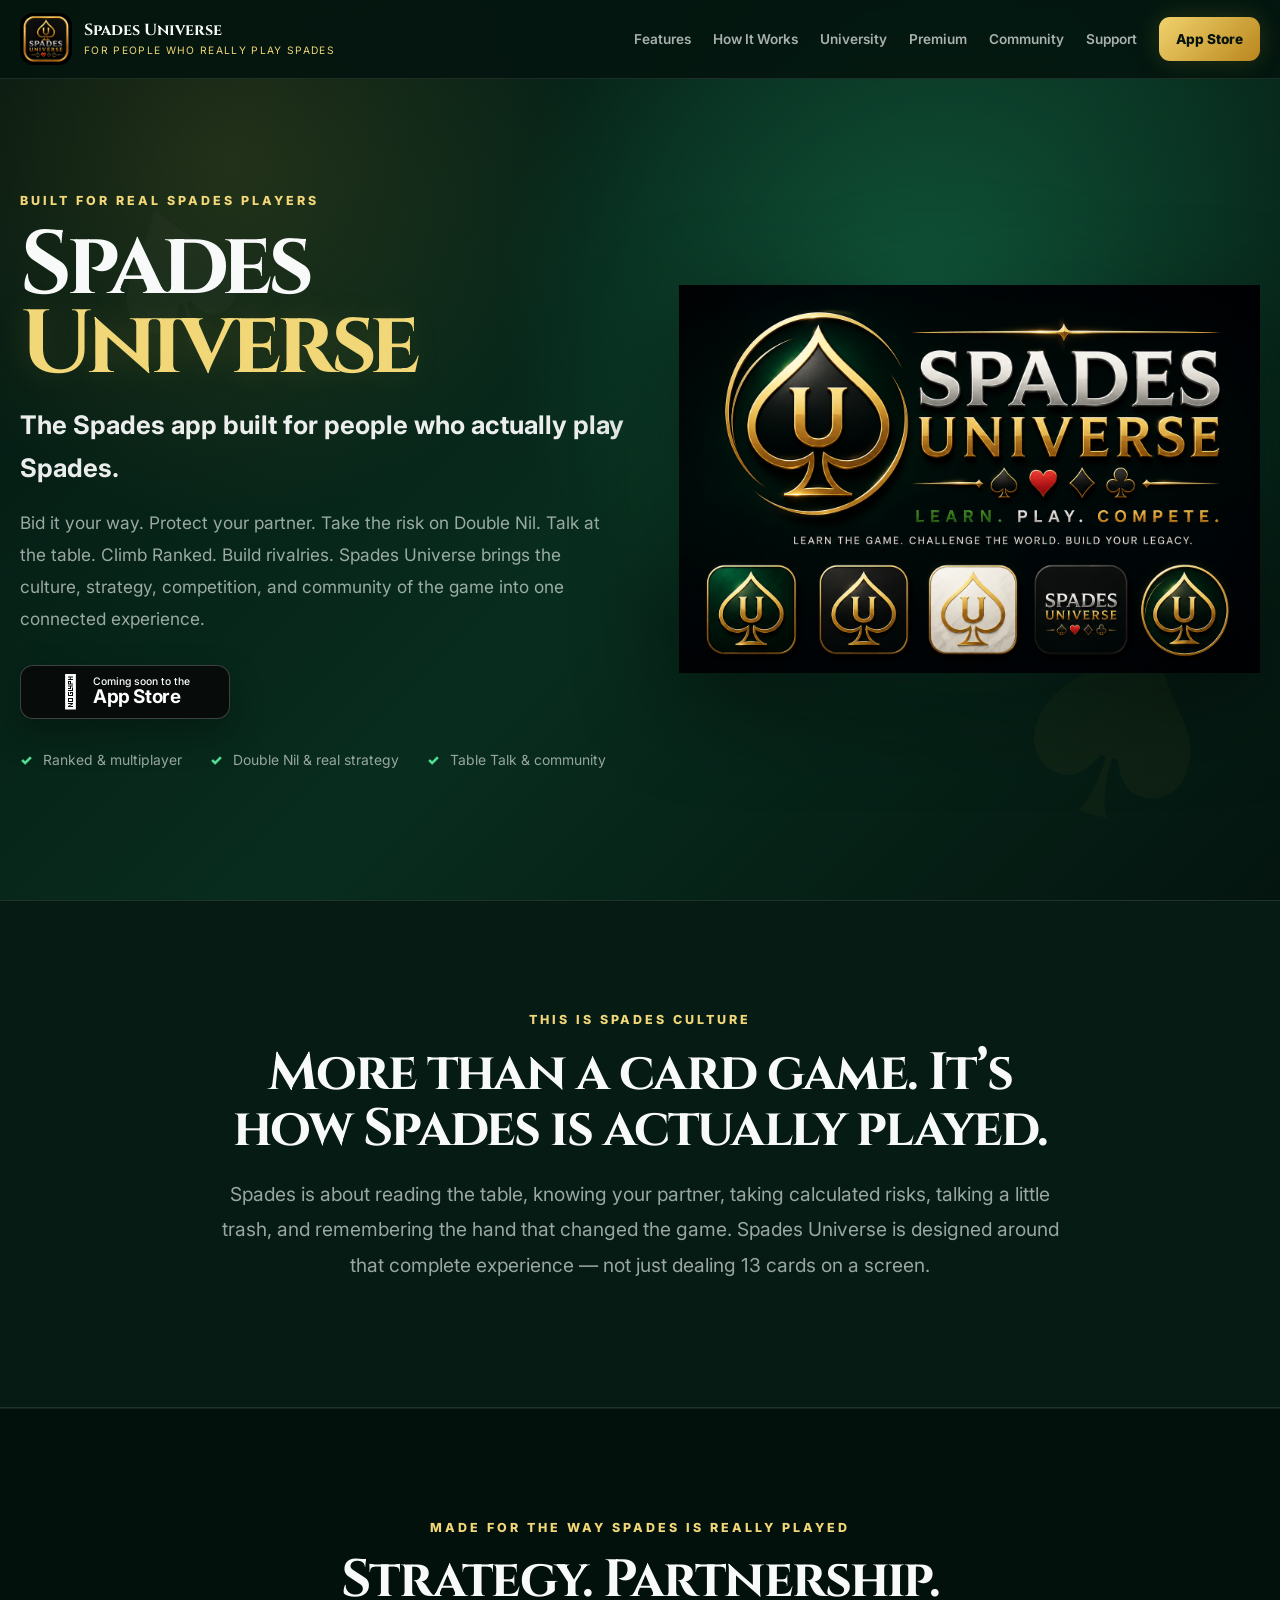
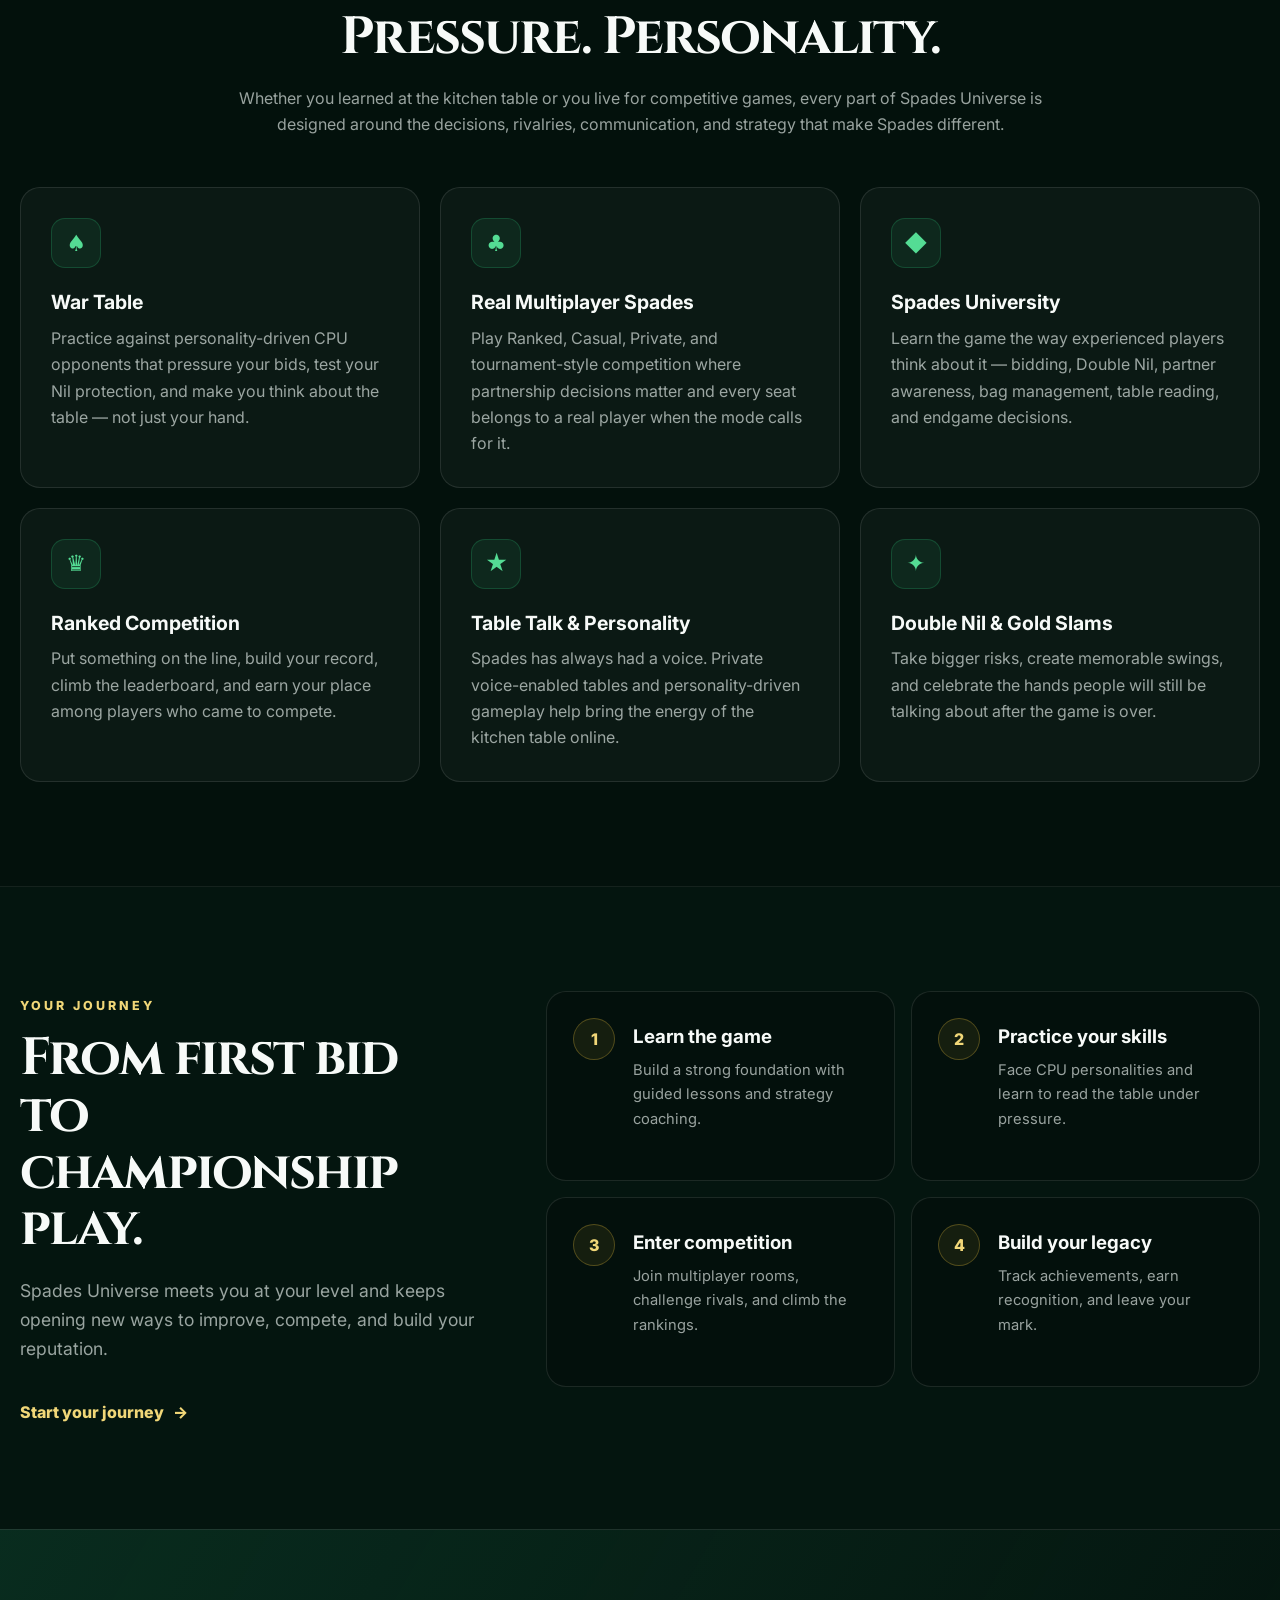
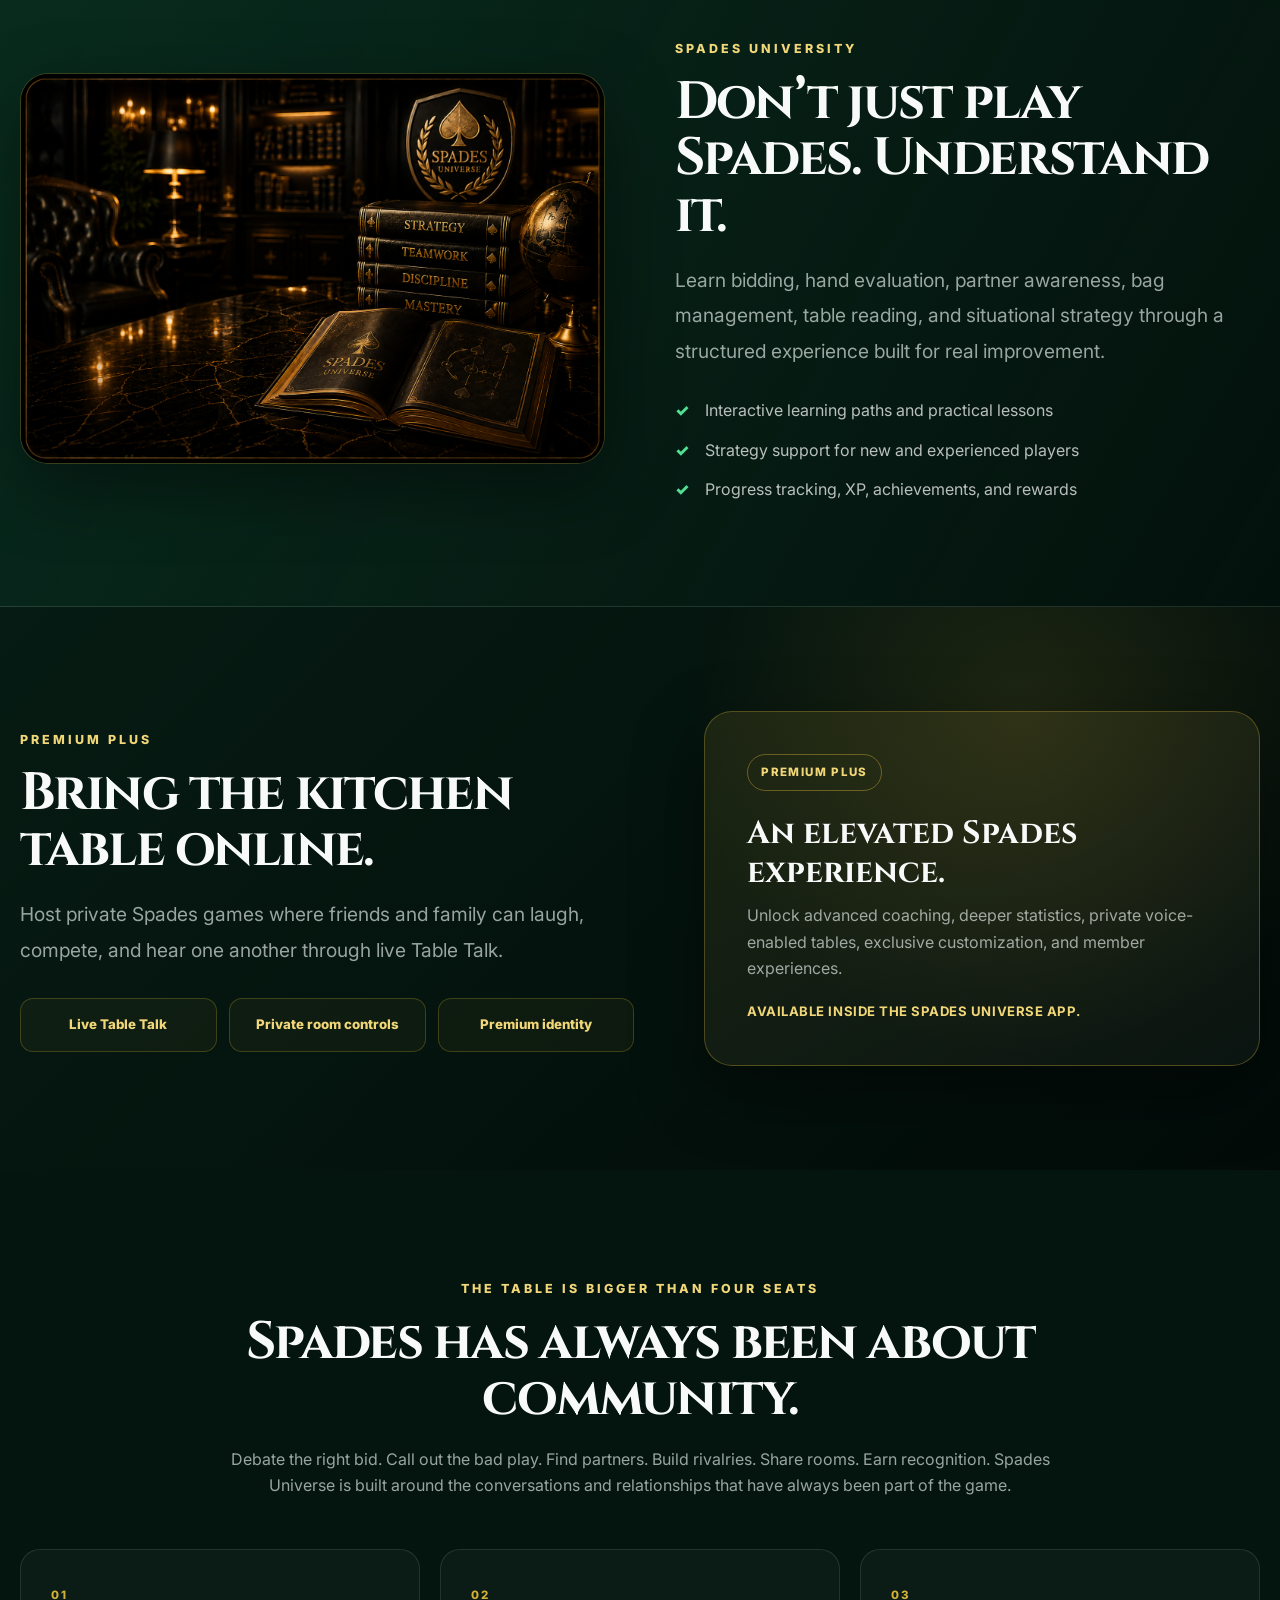
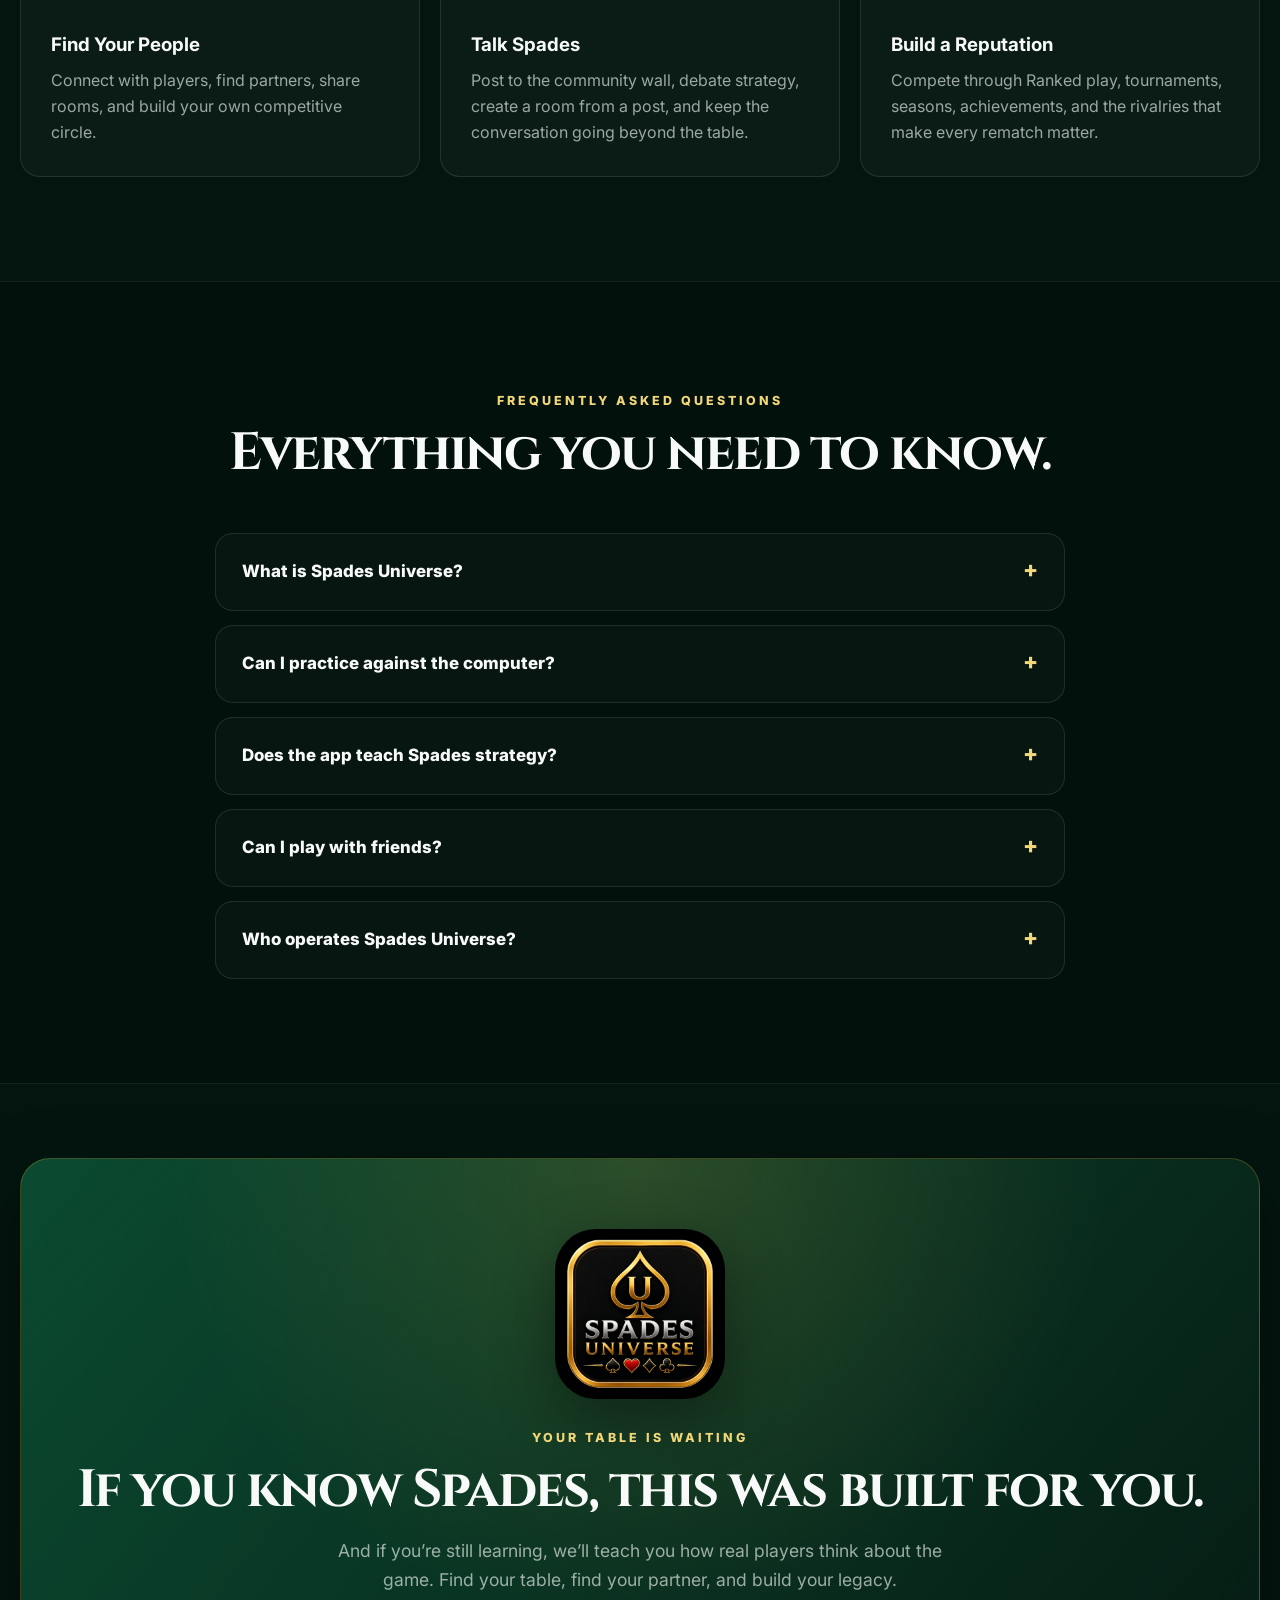
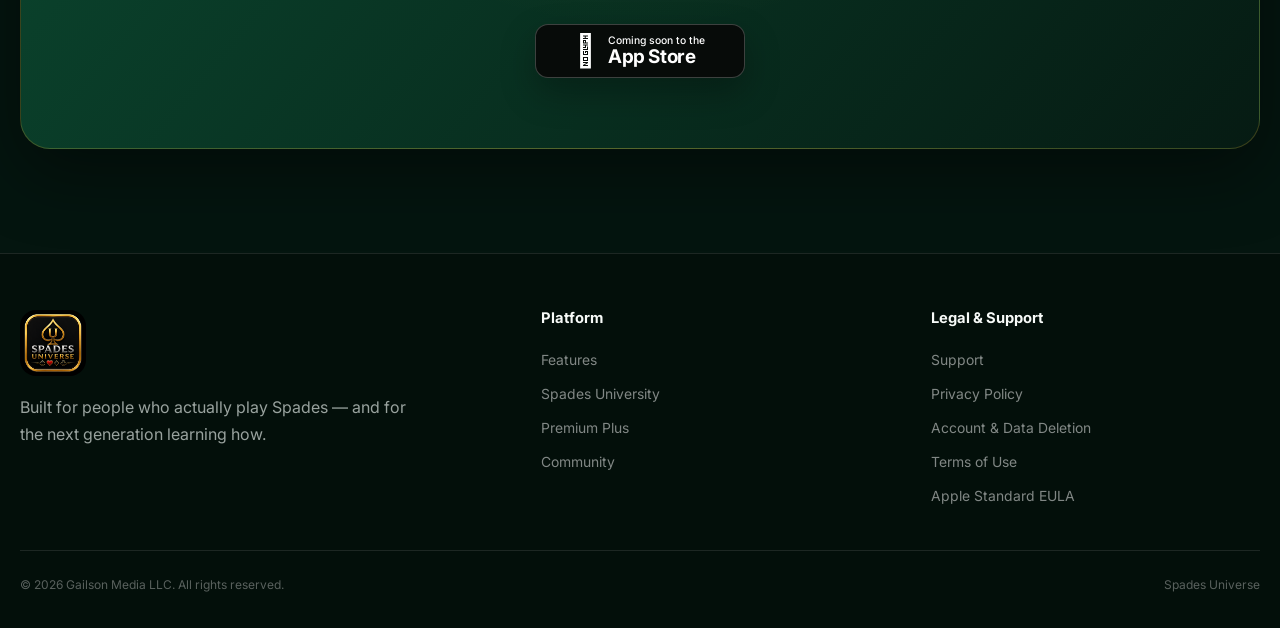
==== commit 4d1bd3d2: "refresh landing page around real Spades player positioning" ====
--- a/index.html
+++ b/index.html
@@ -3,11 +3,11 @@
   <head>
     <meta charset="UTF-8" />
     <meta name="viewport" content="width=device-width, initial-scale=1.0" />
-    <title>Spades Universe — Learn. Play. Compete.</title>
-    <meta name="description" content="Learn Spades strategy, practice against CPU opponents, compete online, and build your legacy in Spades Universe." />
+    <title>Spades Universe — Built for People Who Actually Play Spades</title>
+    <meta name="description" content="Spades Universe is built for people who actually play Spades — competitive multiplayer, Double Nil, Table Talk, Ranked play, Spades University, community, and more." />
     <meta name="theme-color" content="#04150f" />
     <meta property="og:title" content="Spades Universe" />
-    <meta property="og:description" content="Learn the game. Challenge the world. Build your legacy." />
+    <meta property="og:description" content="Built for people who actually play Spades. Learn the game, talk at the table, compete online, and build your legacy." />
     <meta property="og:type" content="website" />
     <meta property="og:image" content="assets/hero-logo.png" />
     <link rel="icon" href="assets/app-logo.png" type="image/png" />
@@ -19,7 +19,7 @@
       <div class="container nav-wrap">
         <a class="brand" href="#top" aria-label="Spades Universe home">
           <img src="assets/app-logo.png" alt="" width="52" height="52" />
-          <span><strong>Spades Universe</strong><small>Learn. Play. Compete.</small></span>
+          <span><strong>Spades Universe</strong><small>For people who really play Spades</small></span>
         </a>
         <button class="nav-toggle" type="button" aria-label="Toggle navigation" aria-expanded="false">☰</button>
         <nav class="nav-links" aria-label="Main navigation">
@@ -40,10 +40,10 @@
         <span class="hero-suit hero-suit-right" aria-hidden="true">♠</span>
         <div class="container hero-grid">
           <div class="hero-copy">
-            <span class="eyebrow">The complete Spades experience</span>
+            <span class="eyebrow">Built for real Spades players</span>
             <h1>Spades <span>Universe</span></h1>
-            <p class="hero-kicker">Learn the game. Challenge the world. Build your legacy.</p>
-            <p class="hero-text">Play against personality-driven CPU opponents, master strategy in Spades University, compete in live multiplayer, and track every step of your progression.</p>
+            <p class="hero-kicker">The Spades app built for people who actually play Spades.</p>
+            <p class="hero-text">Bid it your way. Protect your partner. Take the risk on Double Nil. Talk at the table. Climb Ranked. Build rivalries. Spades Universe brings the culture, strategy, competition, and community of the game into one connected experience.</p>
             <div class="cta-row" id="download">
               <button class="store-button" type="button" disabled aria-label="Spades Universe is coming soon to the App Store">
                 <span class="store-icon" aria-hidden="true"></span>
@@ -51,9 +51,9 @@
               </button>
             </div>
             <ul class="trust-row" aria-label="Spades Universe highlights">
-              <li><span>✓</span> CPU & multiplayer</li>
-              <li><span>✓</span> Strategy training</li>
-              <li><span>✓</span> Competitive progression</li>
+              <li><span>✓</span> Ranked & multiplayer</li>
+              <li><span>✓</span> Double Nil & real strategy</li>
+              <li><span>✓</span> Table Talk & community</li>
             </ul>
           </div>
           <div class="hero-visual">
@@ -66,26 +66,26 @@
 
       <section class="intro section section-line">
         <div class="container narrow center">
-          <span class="eyebrow">About Spades Universe</span>
-          <h2>A complete platform built around the game of Spades.</h2>
-          <p class="section-lead">From your first bid to championship-level play, Spades Universe brings learning, practice, competition, progression, and community into one connected experience.</p>
+          <span class="eyebrow">This is Spades culture</span>
+          <h2>More than a card game. It’s how Spades is actually played.</h2>
+          <p class="section-lead">Spades is about reading the table, knowing your partner, taking calculated risks, talking a little trash, and remembering the hand that changed the game. Spades Universe is designed around that complete experience — not just dealing 13 cards on a screen.</p>
         </div>
       </section>
 
       <section class="section section-dark" id="features">
         <div class="container">
           <div class="section-heading center narrow">
-            <span class="eyebrow">One complete Spades platform</span>
-            <h2>Learn more. Play smarter. Compete better.</h2>
-            <p>Every mode is designed to make the game more rewarding, whether you are learning the rules or sharpening an advanced strategy.</p>
+            <span class="eyebrow">Made for the way Spades is really played</span>
+            <h2>Strategy. Partnership. Pressure. Personality.</h2>
+            <p>Whether you learned at the kitchen table or you live for competitive games, every part of Spades Universe is designed around the decisions, rivalries, communication, and strategy that make Spades different.</p>
           </div>
           <div class="feature-grid">
-            <article class="feature-card"><span class="feature-icon">♠</span><h3>War Table</h3><p>Practice anytime against personality-driven CPU opponents with distinctive styles, table talk, and strategic pressure.</p></article>
-            <article class="feature-card"><span class="feature-icon">♣</span><h3>Online Multiplayer</h3><p>Join live tables, play with friends, enter private rooms, and put your partnership skills to the test.</p></article>
-            <article class="feature-card"><span class="feature-icon">◆</span><h3>Spades University</h3><p>Move from beginner fundamentals to advanced bidding, partner awareness, table reading, and endgame strategy.</p></article>
-            <article class="feature-card"><span class="feature-icon">♛</span><h3>Rankings & Competition</h3><p>Build your rating, climb the leaderboard, and work toward recognition in the Hall of Champions.</p></article>
-            <article class="feature-card"><span class="feature-icon">★</span><h3>Rewards & Progression</h3><p>Earn XP, unlock achievements, collect rewards, and turn every session into another step forward.</p></article>
-            <article class="feature-card"><span class="feature-icon">✦</span><h3>Gold Slam Gameplay</h3><p>Bring extra energy to human competition with Spades Universe’s signature Gold Slam experience.</p></article>
+            <article class="feature-card"><span class="feature-icon">♠</span><h3>War Table</h3><p>Practice against personality-driven CPU opponents that pressure your bids, test your Nil protection, and make you think about the table — not just your hand.</p></article>
+            <article class="feature-card"><span class="feature-icon">♣</span><h3>Real Multiplayer Spades</h3><p>Play Ranked, Casual, Private, and tournament-style competition where partnership decisions matter and every seat belongs to a real player when the mode calls for it.</p></article>
+            <article class="feature-card"><span class="feature-icon">◆</span><h3>Spades University</h3><p>Learn the game the way experienced players think about it — bidding, Double Nil, partner awareness, bag management, table reading, and endgame decisions.</p></article>
+            <article class="feature-card"><span class="feature-icon">♛</span><h3>Ranked Competition</h3><p>Put something on the line, build your record, climb the leaderboard, and earn your place among players who came to compete.</p></article>
+            <article class="feature-card"><span class="feature-icon">★</span><h3>Table Talk & Personality</h3><p>Spades has always had a voice. Private voice-enabled tables and personality-driven gameplay help bring the energy of the kitchen table online.</p></article>
+            <article class="feature-card"><span class="feature-icon">✦</span><h3>Double Nil & Gold Slams</h3><p>Take bigger risks, create memorable swings, and celebrate the hands people will still be talking about after the game is over.</p></article>
           </div>
         </div>
       </section>
@@ -147,14 +147,14 @@
       <section class="section" id="community">
         <div class="container">
           <div class="section-heading center narrow">
-            <span class="eyebrow">Community & Competition</span>
-            <h2>Spades has always been about more than cards.</h2>
-            <p>Build friendships, create rivalries, earn recognition, and become part of a growing community that respects the game.</p>
+            <span class="eyebrow">The table is bigger than four seats</span>
+            <h2>Spades has always been about community.</h2>
+            <p>Debate the right bid. Call out the bad play. Find partners. Build rivalries. Share rooms. Earn recognition. Spades Universe is built around the conversations and relationships that have always been part of the game.</p>
           </div>
           <div class="community-grid">
-            <article><span>01</span><h3>Friends & Social</h3><p>Connect with players and build your own competitive network.</p></article>
-            <article><span>02</span><h3>Daily Rewards</h3><p>Return, stay active, and keep building your Gold Slam collection.</p></article>
-            <article><span>03</span><h3>Seasons & Rivalries</h3><p>Compete through recurring goals and meaningful recognition.</p></article>
+            <article><span>01</span><h3>Find Your People</h3><p>Connect with players, find partners, share rooms, and build your own competitive circle.</p></article>
+            <article><span>02</span><h3>Talk Spades</h3><p>Post to the community wall, debate strategy, create a room from a post, and keep the conversation going beyond the table.</p></article>
+            <article><span>03</span><h3>Build a Reputation</h3><p>Compete through Ranked play, tournaments, seasons, achievements, and the rivalries that make every rematch matter.</p></article>
           </div>
         </div>
       </section>
@@ -179,8 +179,8 @@
         <div class="container cta-panel">
           <img class="cta-logo" src="assets/app-logo.png" alt="Spades Universe" width="1024" height="1024" />
           <span class="eyebrow">Your table is waiting</span>
-          <h2>Ready to enter Spades Universe?</h2>
-          <p>Learn the game, sharpen your strategy, and start building your legacy.</p>
+          <h2>If you know Spades, this was built for you.</h2>
+          <p>And if you’re still learning, we’ll teach you how real players think about the game. Find your table, find your partner, and build your legacy.</p>
           <div class="cta-row">
             <button class="store-button" type="button" disabled aria-label="Spades Universe is coming soon to the App Store">
               <span class="store-icon" aria-hidden="true"></span>
@@ -195,7 +195,7 @@
       <div class="container footer-grid">
         <div class="footer-brand">
           <img src="assets/app-logo.png" alt="Spades Universe" width="66" height="66" />
-          <p>Learn the game. Master the strategy. Compete and build your legacy.</p>
+          <p>Built for people who actually play Spades — and for the next generation learning how.</p>
         </div>
         <div><h3>Platform</h3><a href="#features">Features</a><a href="#university">Spades University</a><a href="#premium">Premium Plus</a><a href="#community">Community</a></div>
         <div><h3>Legal & Support</h3><a href="support.html">Support</a><a href="privacy.html">Privacy Policy</a><a href="account-deletion.html">Account & Data Deletion</a><a href="terms.html">Terms of Use</a><a href="https://www.apple.com/legal/internet-services/itunes/dev/stdeula/" target="_blank" rel="noreferrer">Apple Standard EULA</a></div>
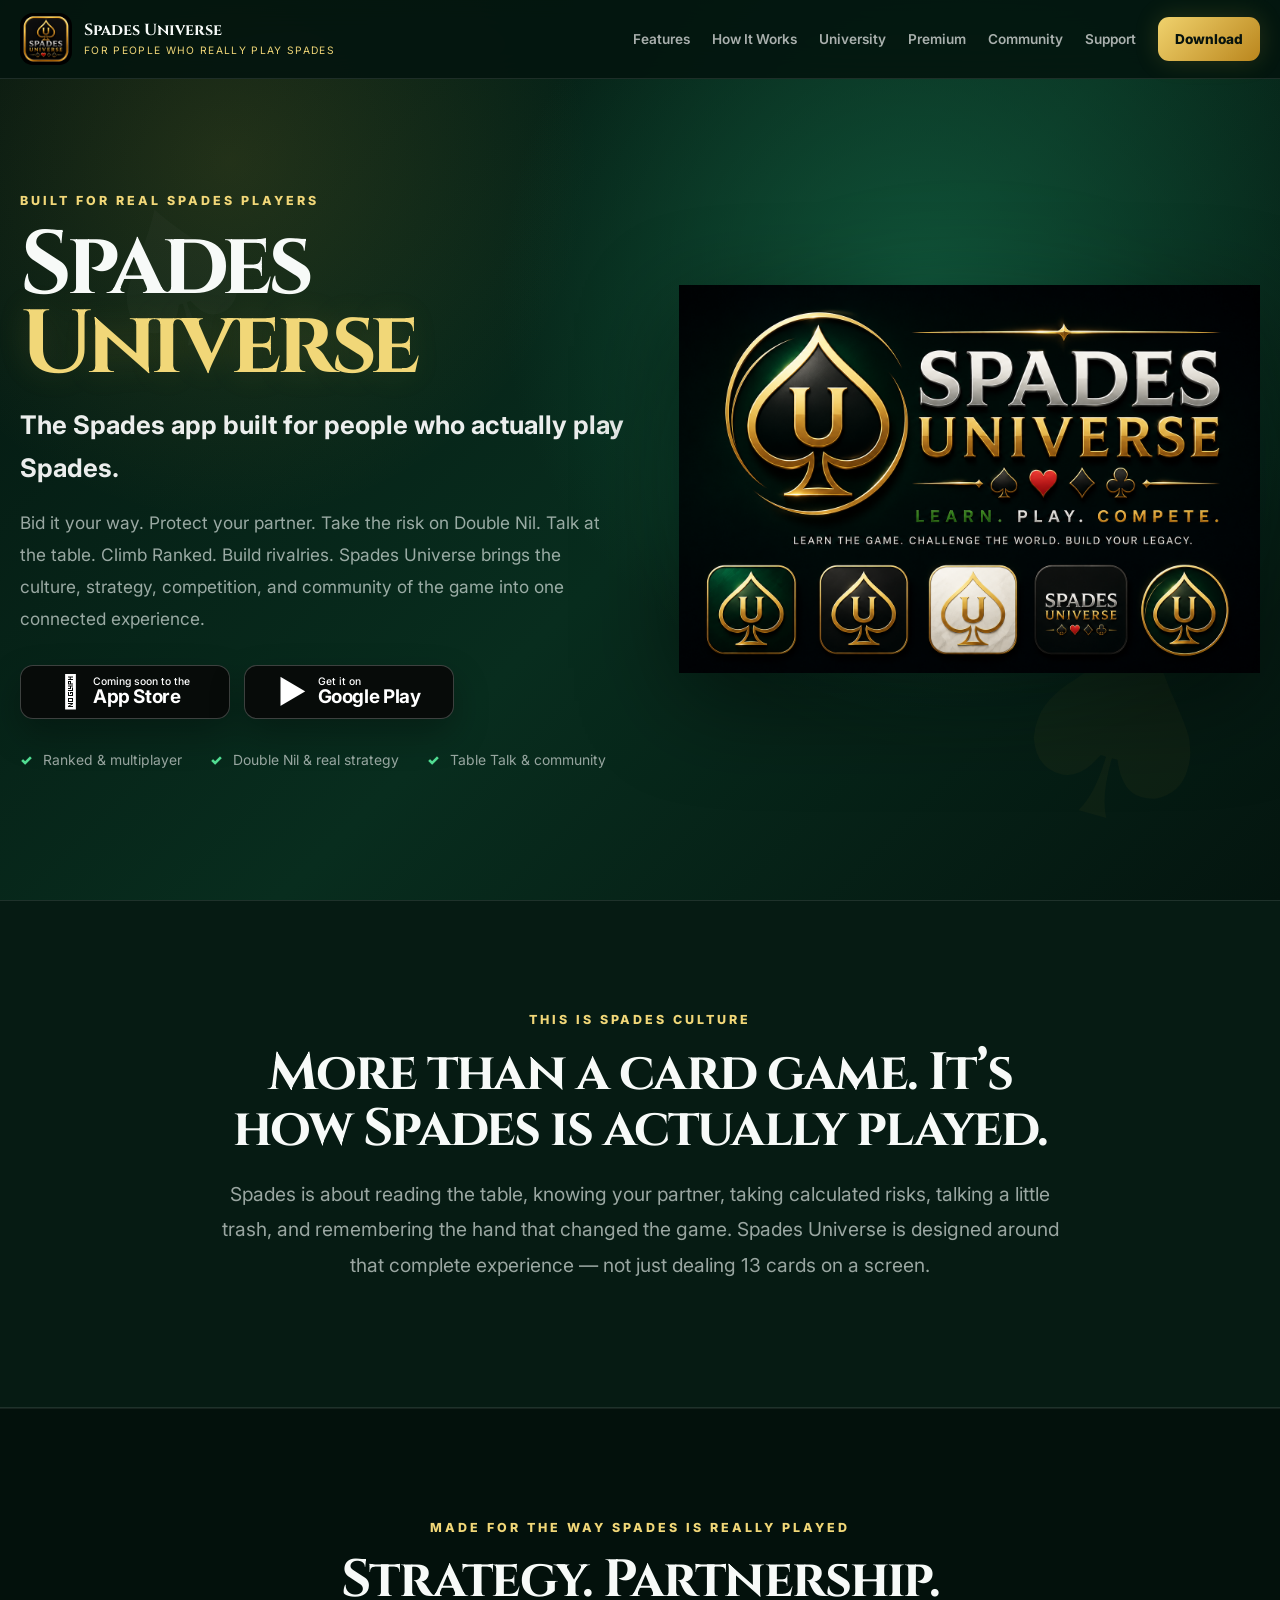
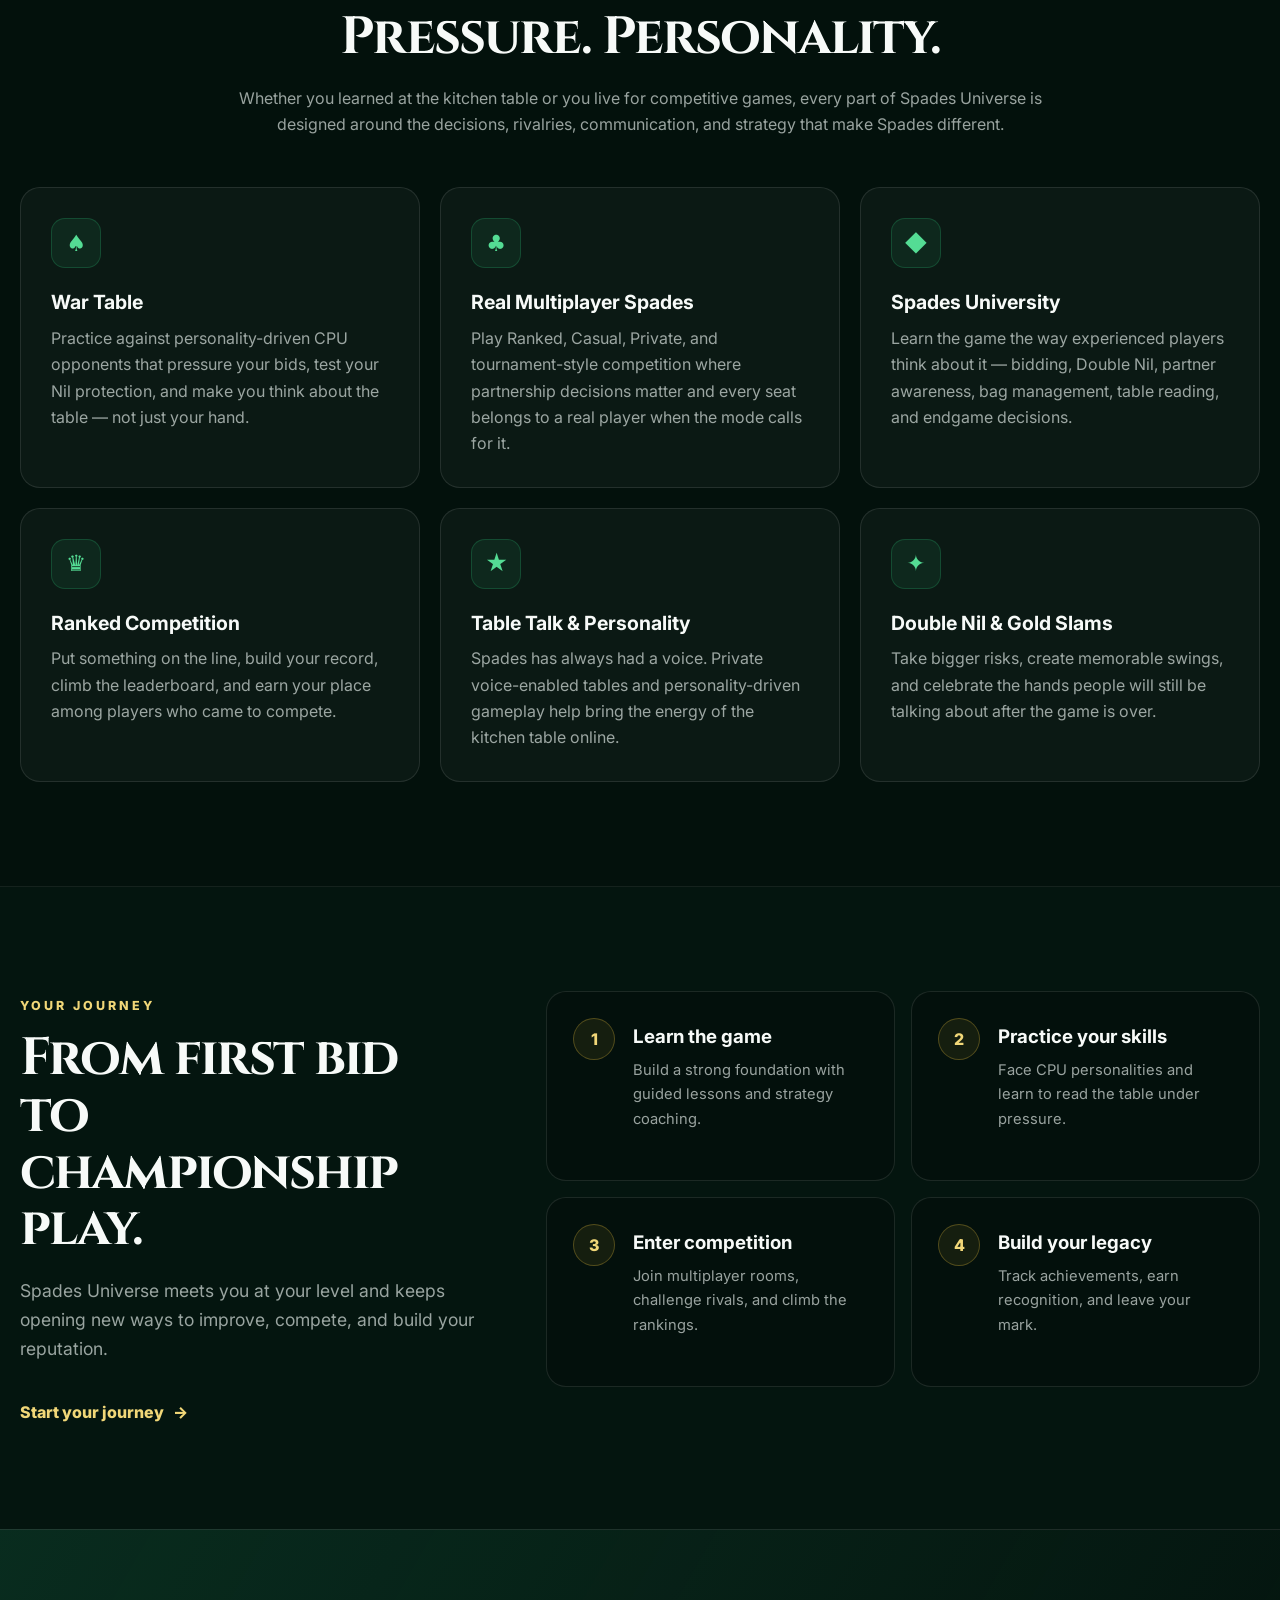
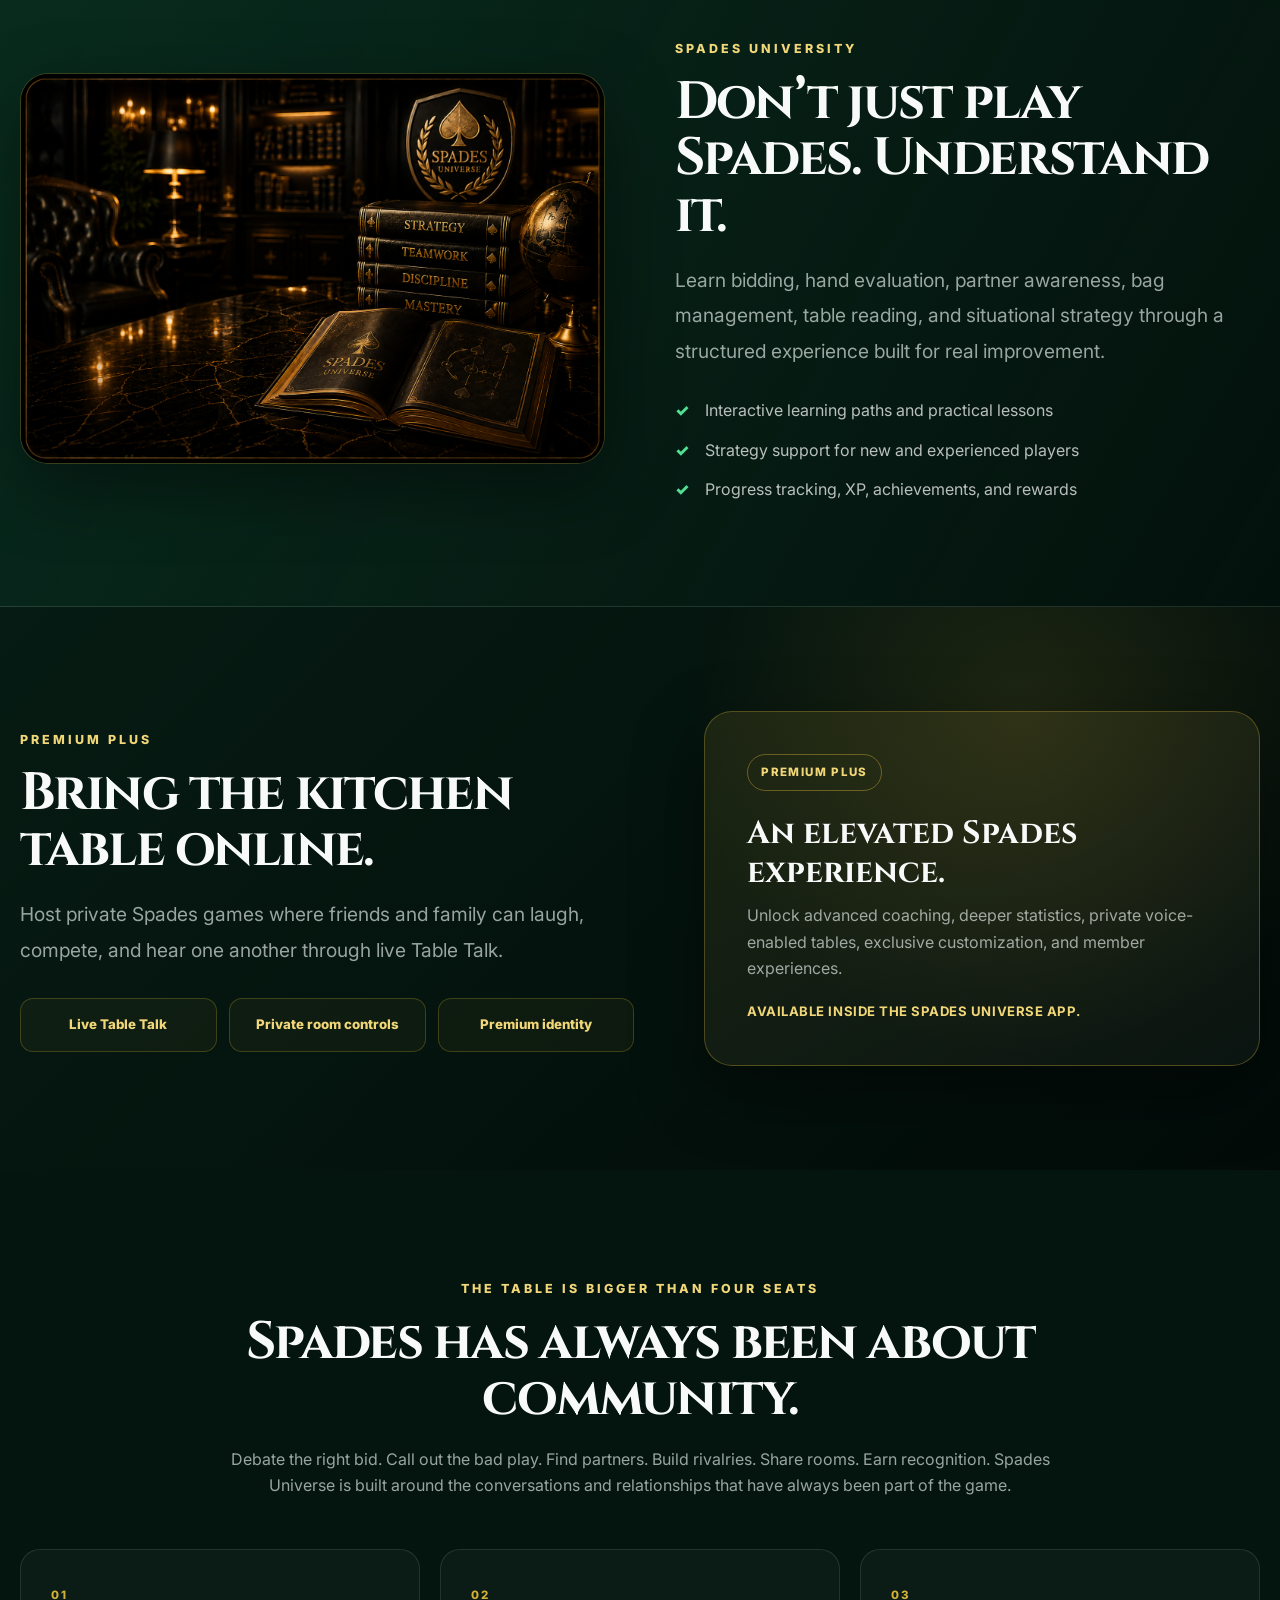
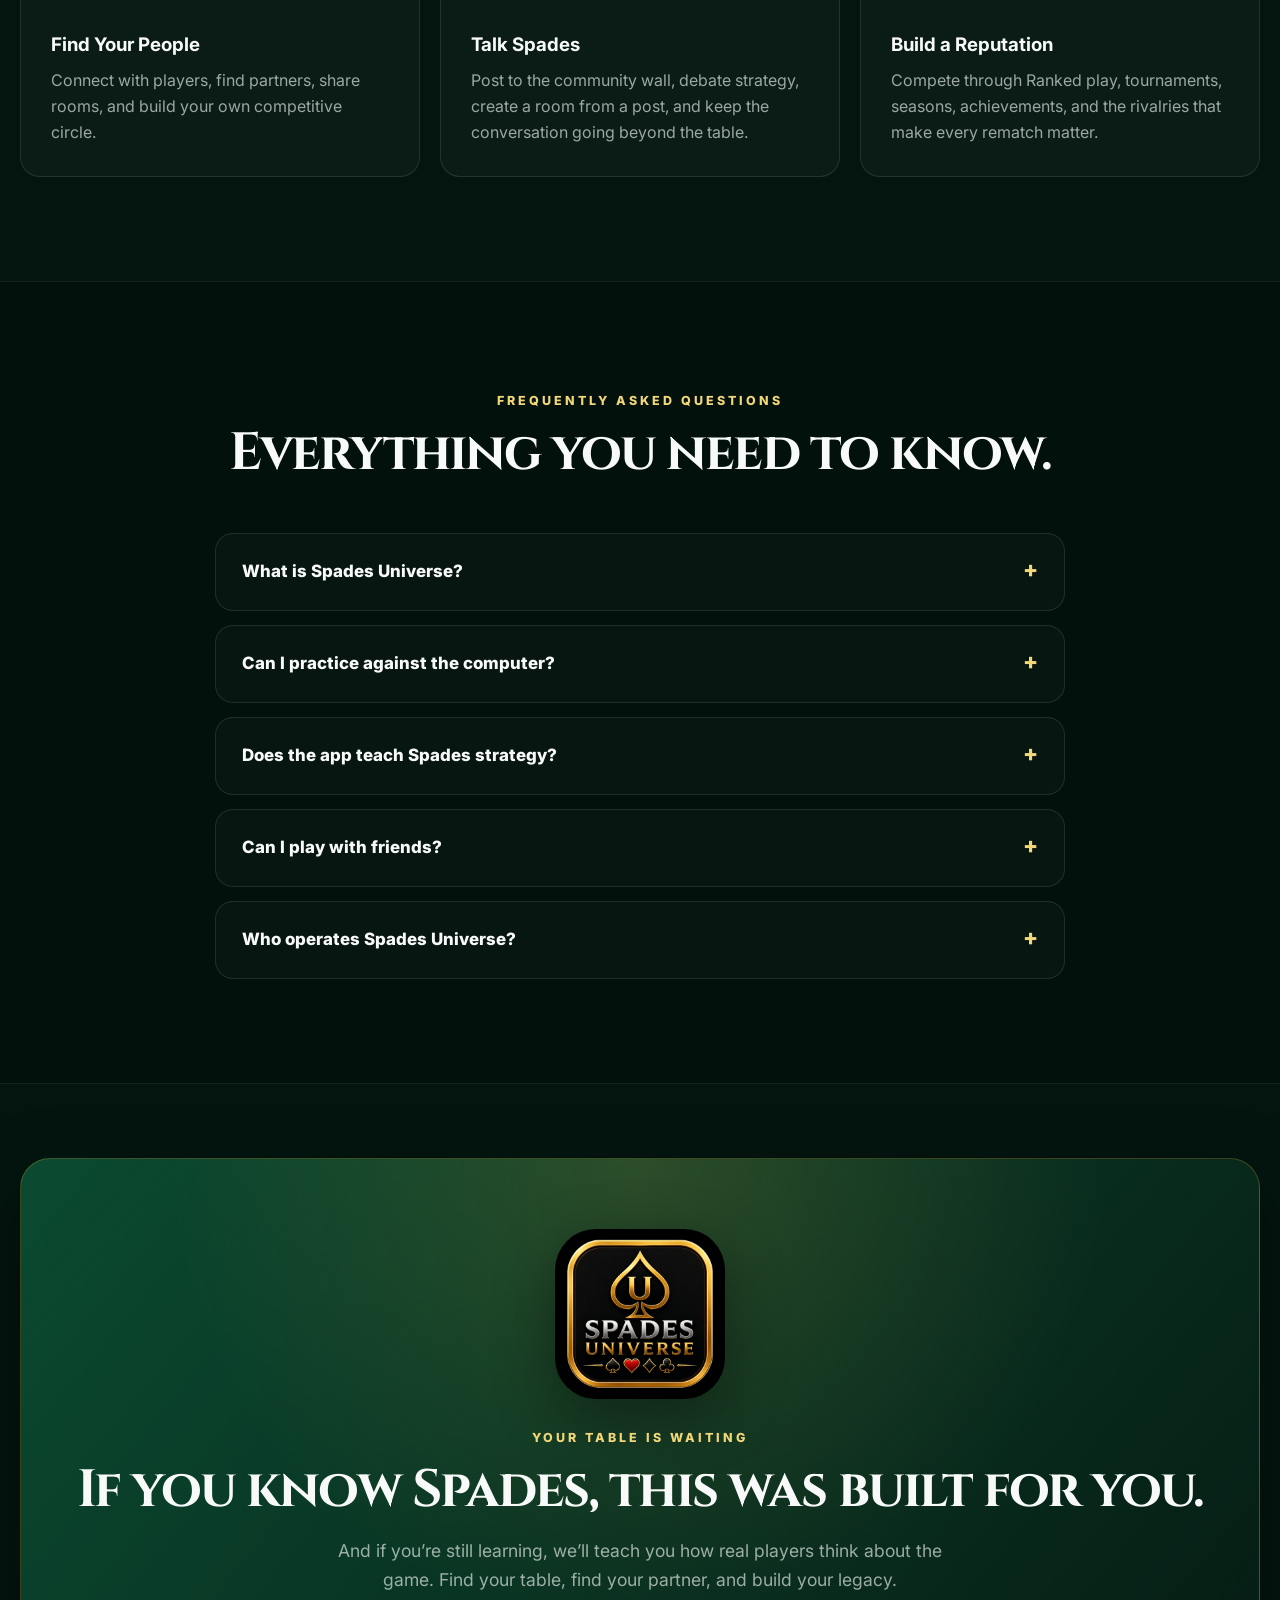
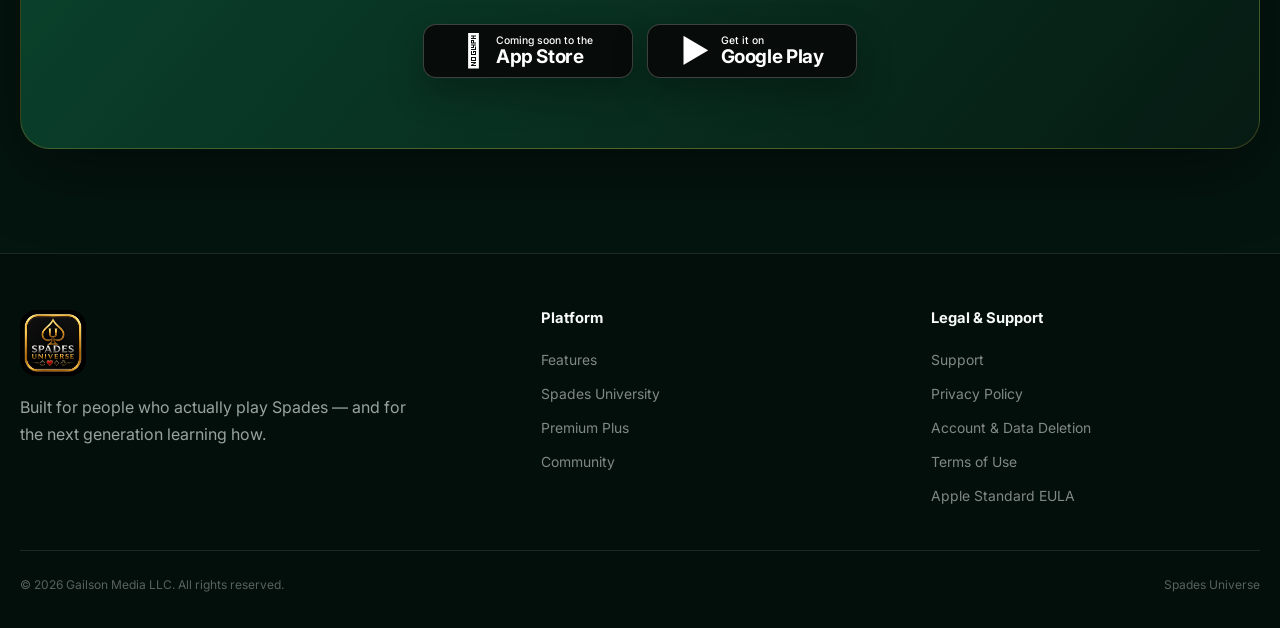
==== commit 90d43489: "add Google Play download link" ====
--- a/index.html
+++ b/index.html
@@ -29,7 +29,7 @@
           <a href="#premium">Premium</a>
           <a href="#community">Community</a>
           <a href="support.html">Support</a>
-          <a class="nav-cta" href="#download">App Store</a>
+          <a class="nav-cta" href="#download">Download</a>
         </nav>
       </div>
     </header>
@@ -49,6 +49,10 @@
                 <span class="store-icon" aria-hidden="true"></span>
                 <span><small>Coming soon to the</small><strong>App Store</strong></span>
               </button>
+              <a class="store-button store-button-live" href="https://play.google.com/store/apps/details?id=com.spadesuniverse" target="_blank" rel="noopener noreferrer" aria-label="Get Spades Universe on Google Play">
+                <span class="store-icon google-play-icon" aria-hidden="true">▶</span>
+                <span><small>Get it on</small><strong>Google Play</strong></span>
+              </a>
             </div>
             <ul class="trust-row" aria-label="Spades Universe highlights">
               <li><span>✓</span> Ranked & multiplayer</li>
@@ -186,6 +190,10 @@
               <span class="store-icon" aria-hidden="true"></span>
               <span><small>Coming soon to the</small><strong>App Store</strong></span>
             </button>
+            <a class="store-button store-button-live" href="https://play.google.com/store/apps/details?id=com.spadesuniverse" target="_blank" rel="noopener noreferrer" aria-label="Get Spades Universe on Google Play">
+              <span class="store-icon google-play-icon" aria-hidden="true">▶</span>
+              <span><small>Get it on</small><strong>Google Play</strong></span>
+            </a>
           </div>
         </div>
       </section>
